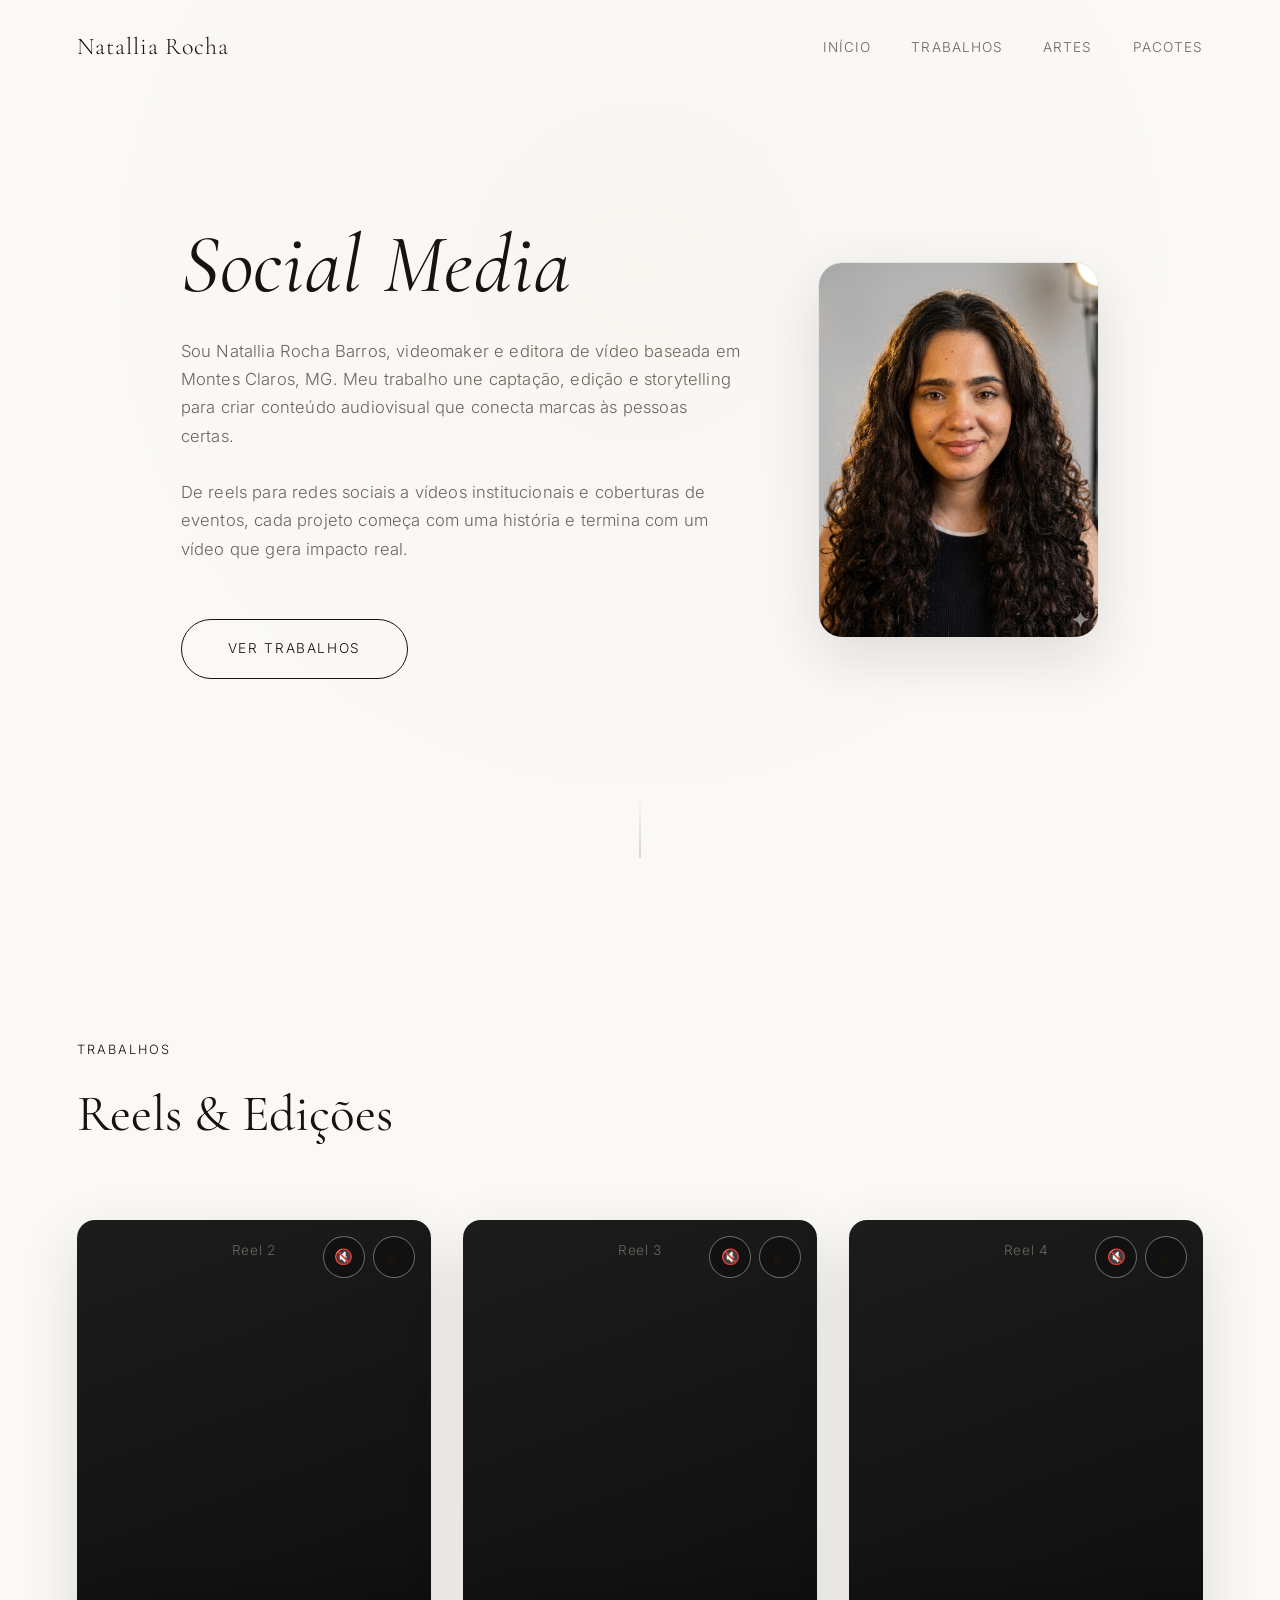
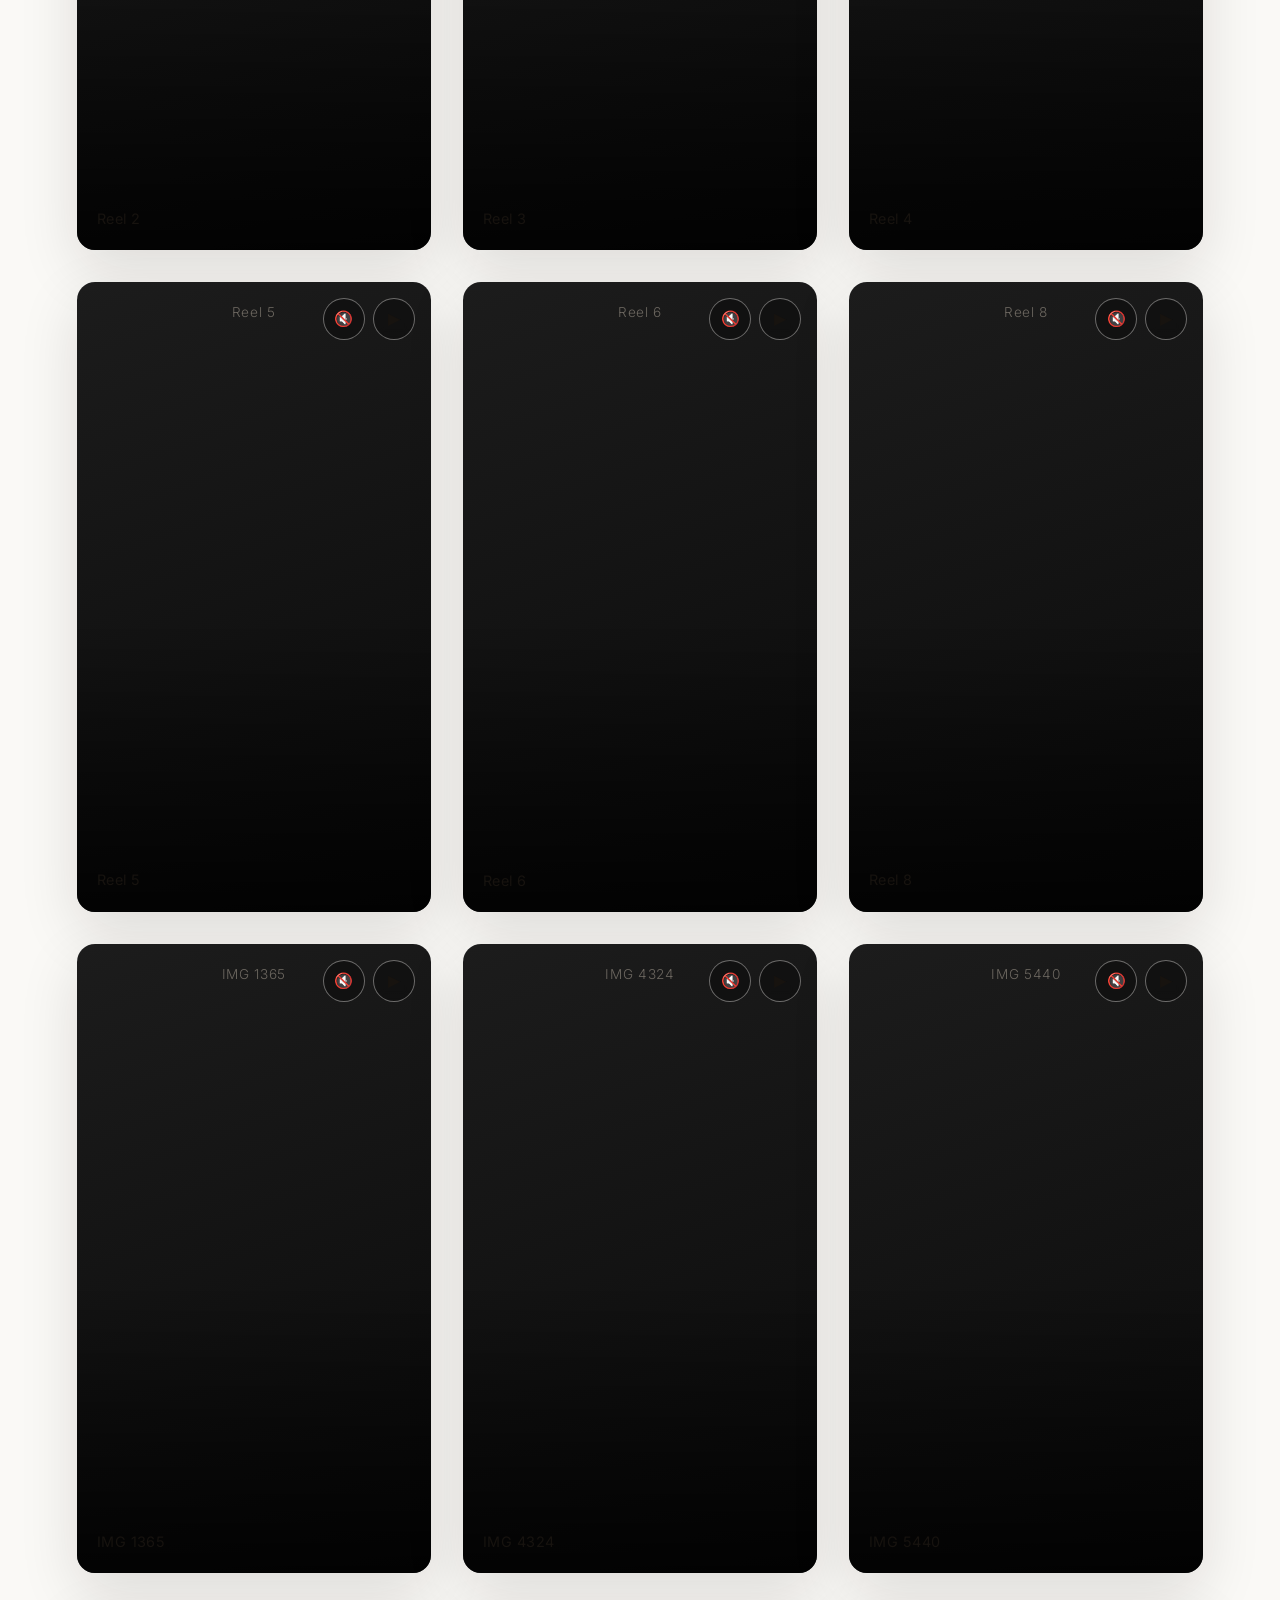
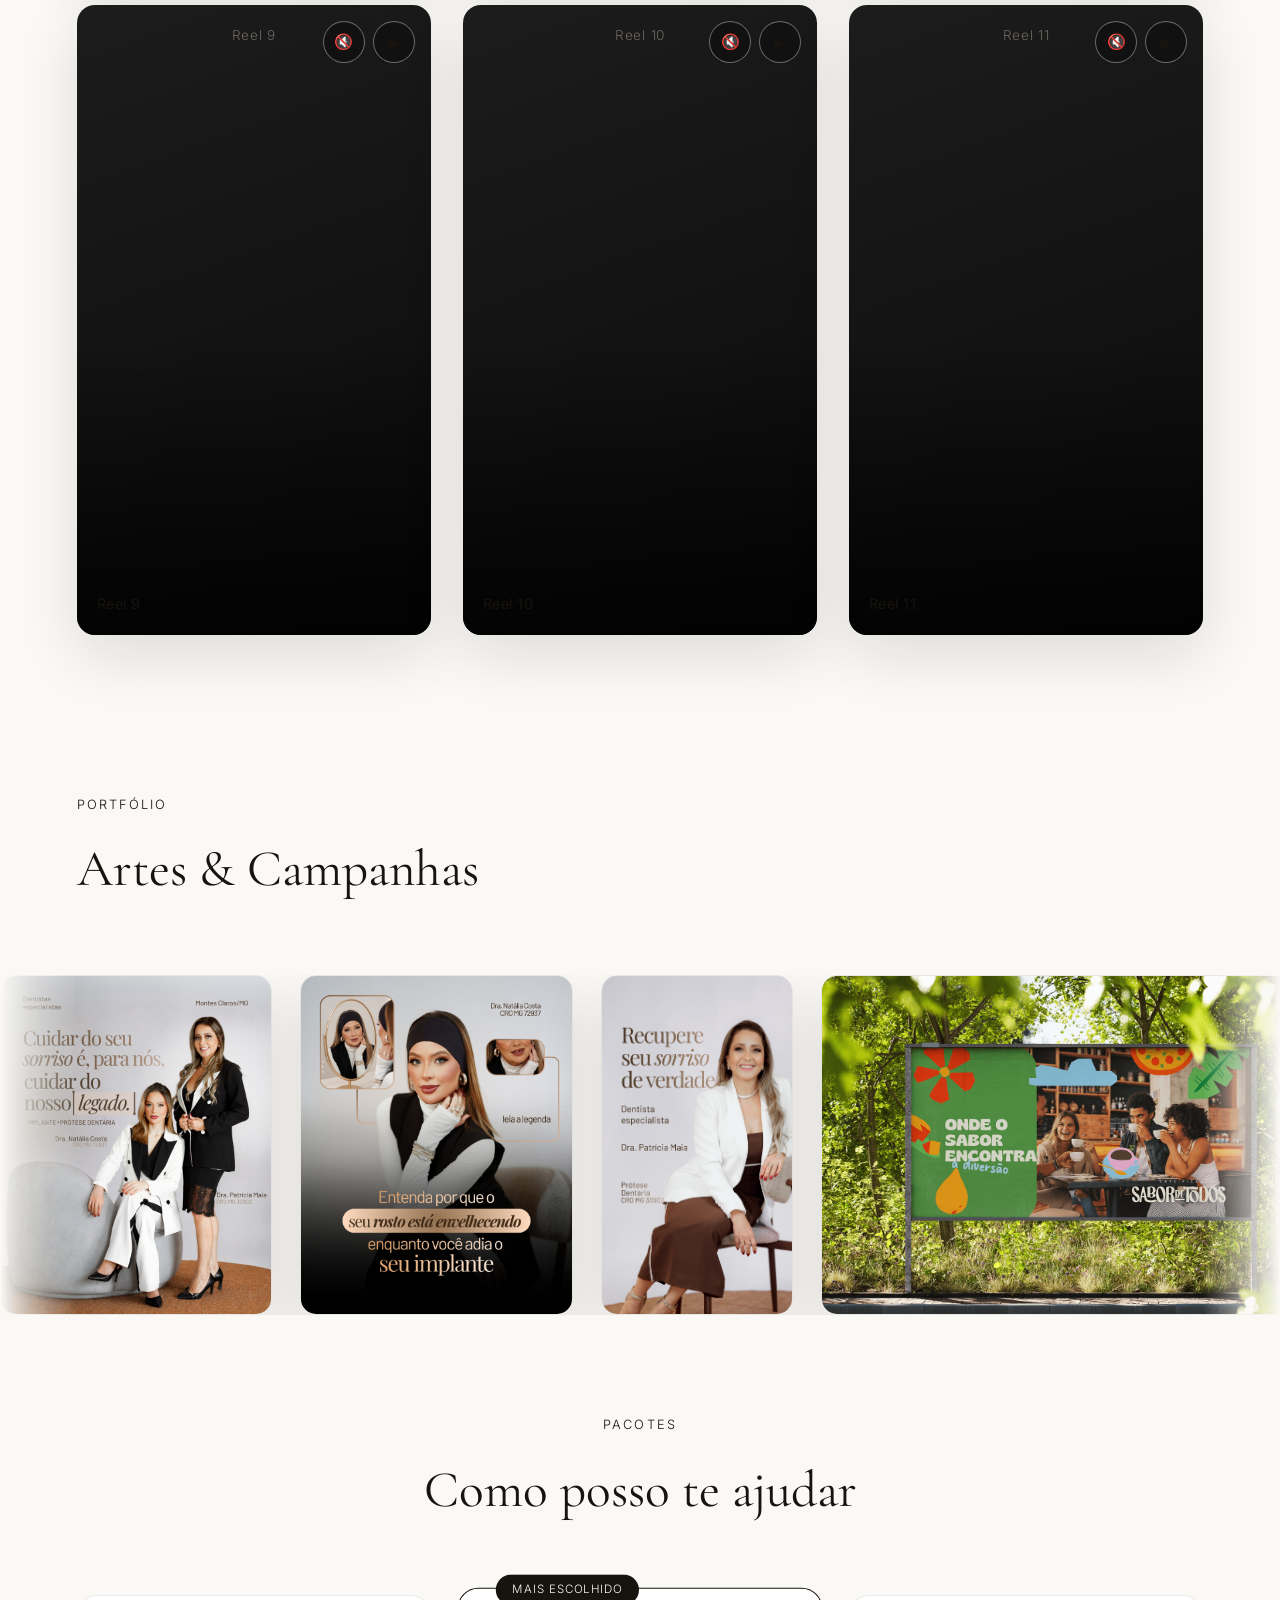
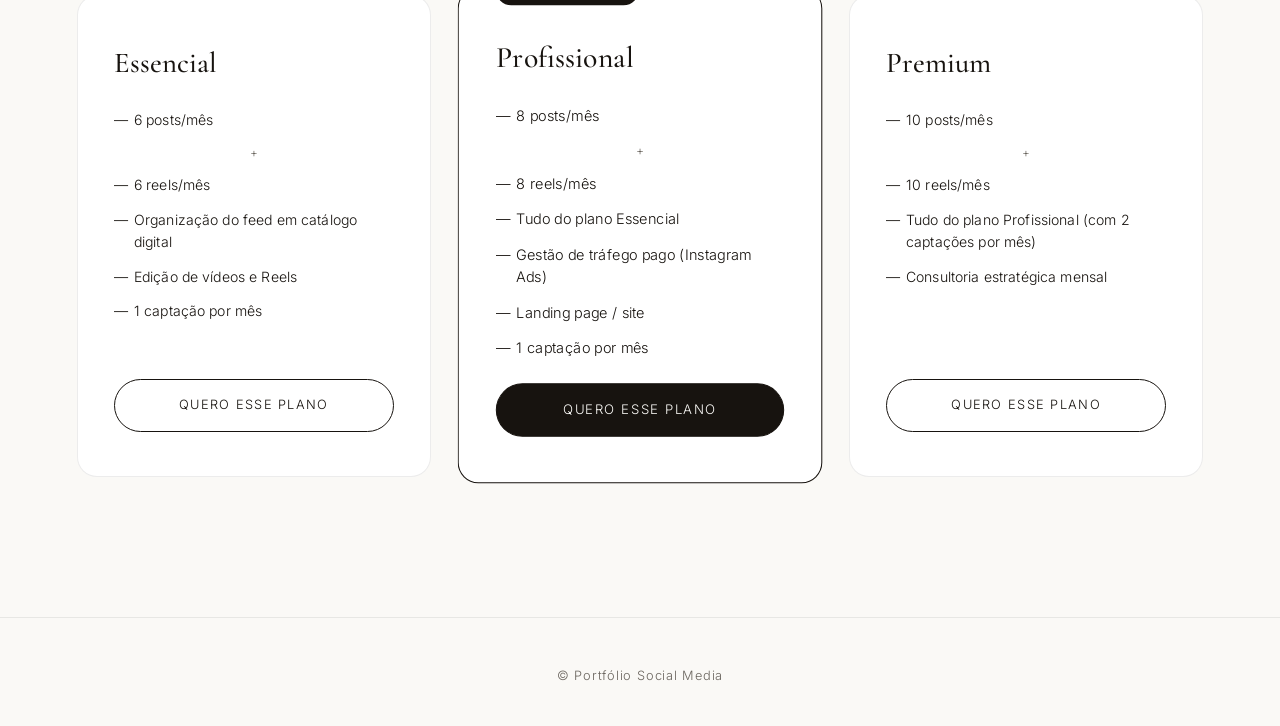
==== index.html @ 610812cb "Remover modo escuro e manter apenas tema claro Simplifica a interface removendo o toggle de tema; o " ====
<!DOCTYPE html>
<html lang="pt-BR">
<head>
  <meta charset="UTF-8" />
  <meta name="viewport" content="width=device-width, initial-scale=1.0" />
  <title>Portfólio de Social Media</title>
  <meta name="description" content="Portfólio de Social Media — produção de reels, edição de vídeos e conteúdo para redes sociais." />

  <link rel="preconnect" href="https://fonts.googleapis.com" />
  <link rel="preconnect" href="https://fonts.gstatic.com" crossorigin />
  <link href="https://fonts.googleapis.com/css2?family=Cormorant+Garamond:ital,wght@0,400;0,500;1,400&family=Inter:wght@300;400;500;600&display=swap" rel="stylesheet" />

  <link rel="stylesheet" href="css/style.css" />
</head>
<body>

  <!-- ══ NAVBAR ══════════════════════════════════ -->
  <nav class="navbar" id="navbar">
    <div class="nav-container">
      <a href="#hero" class="nav-logo">Natallia Rocha</a>
      <ul class="nav-links">
        <li><a href="#hero">Início</a></li>
        <li><a href="#galeria">Trabalhos</a></li>
        <li><a href="#estaticos">Artes</a></li>
        <li><a href="#pacotes">Pacotes</a></li>
      </ul>
    </div>
  </nav>

  <!-- ══ HERO ════════════════════════════════════ -->
  <section class="hero" id="hero">
    <div class="hero-inner">
      <div class="hero-content">
        <h1 class="hero-title"><em>Social Media</em></h1>
        <p class="hero-subtitle">Sou Natallia Rocha Barros, videomaker e editora de vídeo baseada em Montes Claros, MG. Meu trabalho une captação, edição e storytelling para criar conteúdo audiovisual que conecta marcas às pessoas certas.<br /><br />De reels para redes sociais a vídeos institucionais e coberturas de eventos, cada projeto começa com uma história e termina com um vídeo que gera impacto real.</p>
        <a href="#galeria" class="btn-ver-trabalhos" id="scroll-to-gallery">Ver Trabalhos</a>
      </div>
      <div class="hero-photo">
        <img src="assets/foto-natallia.jpg" alt="Natallia Rocha" loading="eager" />
      </div>
    </div>
    <div class="hero-scroll-indicator" aria-hidden="true"></div>
  </section>

  <!-- ══ GALERIA ═════════════════════════════════ -->
  <section class="galeria" id="galeria">
    <div class="galeria-header">
      <span class="galeria-eyebrow">Trabalhos</span>
      <h2 class="galeria-title">Reels &amp; Edições</h2>
    </div>

    <div class="gallery-grid" id="gallery-grid">
      <!-- Cards gerados dinamicamente via js/script.js a partir de videos.json -->
    </div>
  </section>

  <!-- ══ ARTES ESTÁTICAS (carrossel deslizante) ══ -->
  <section class="estaticos" id="estaticos">
    <div class="galeria-header">
      <span class="galeria-eyebrow">Portfólio</span>
      <h2 class="galeria-title">Artes &amp; Campanhas</h2>
    </div>

    <div class="marquee" id="marquee">
      <div class="marquee-track" id="marquee-track">
        <!-- Imagens duplicadas dinamicamente via js/script.js a partir de ESTATICOS_DATA -->
      </div>
    </div>
  </section>

  <!-- ══ PACOTES ═════════════════════════════════ -->
  <section class="pacotes" id="pacotes">
    <div class="pacotes-header">
      <span class="galeria-eyebrow">Pacotes</span>
      <h2 class="galeria-title">Como posso te ajudar</h2>
    </div>

    <div class="pacotes-grid">
      <article class="pacote-card">
        <h3 class="pacote-nome">Essencial</h3>
        <ul class="pacote-lista">
          <li>6 posts/mês</li>
          <li>+</li>
          <li>6 reels/mês</li>
          <li>Organização do feed em catálogo digital</li>
          <li>Edição de vídeos e Reels</li>
          <li>1 captação por mês</li>
        </ul>
        <a href="https://wa.me/5538984190063?text=Ol%C3%A1%2C%20tenho%20interesse%20no%20plano%20Essencial" target="_blank" rel="noopener" class="btn-plano">Quero esse plano</a>
      </article>

      <article class="pacote-card pacote-card--destaque">
        <span class="pacote-badge">Mais escolhido</span>
        <h3 class="pacote-nome">Profissional</h3>
        <ul class="pacote-lista">
          <li>8 posts/mês</li>
          <li>+</li>
          <li>8 reels/mês</li>
          <li>Tudo do plano Essencial</li>
          <li>Gestão de tráfego pago (Instagram Ads)</li>
          <li>Landing page / site</li>
          <li>1 captação por mês</li>
        </ul>
        <a href="https://wa.me/5538984190063?text=Ol%C3%A1%2C%20tenho%20interesse%20no%20plano%20Profissional" target="_blank" rel="noopener" class="btn-plano">Quero esse plano</a>
      </article>

      <article class="pacote-card">
        <h3 class="pacote-nome">Premium</h3>
        <ul class="pacote-lista">
          <li>10 posts/mês</li>
          <li>+</li>
          <li>10 reels/mês</li>
          <li>Tudo do plano Profissional (com 2 captações por mês)</li>
          <li>Consultoria estratégica mensal</li>
        </ul>
        <a href="https://wa.me/5538984190063?text=Ol%C3%A1%2C%20tenho%20interesse%20no%20plano%20Premium" target="_blank" rel="noopener" class="btn-plano">Quero esse plano</a>
      </article>
    </div>
  </section>

  <!-- ══ FOOTER ══════════════════════════════════ -->
  <footer class="footer">
    <p>&copy; Portfólio Social Media</p>
  </footer>

  <script src="js/videos-data.js"></script>
  <script src="js/estaticos-data.js"></script>
  <script src="js/script.js"></script>
</body>
</html>
---- css/style.css ----
/* ══════════════════════════════════════════════
   Portfólio de Social Media — estilos globais
   ══════════════════════════════════════════════ */

:root {
  --bg: #faf9f6;
  --bg-elevated: #ffffff;
  --text: #17130f;
  --text-muted: #6b665f;
  --accent: #17130f;
  --border: rgba(23, 19, 15, 0.08);
  --shadow: 0 20px 60px rgba(23, 19, 15, 0.12);
  --ease: cubic-bezier(0.16, 1, 0.3, 1);
}

* { margin: 0; padding: 0; box-sizing: border-box; }

html {
  scroll-behavior: smooth;
}

body {
  background: var(--bg);
  color: var(--text);
  font-family: 'Inter', sans-serif;
  font-weight: 300;
  line-height: 1.6;
  -webkit-font-smoothing: antialiased;
  overflow-x: hidden;
  transition: background 0.4s var(--ease), color 0.4s var(--ease);
}

a { color: inherit; text-decoration: none; }
ul { list-style: none; }
img { max-width: 100%; display: block; }

/* ══ NAVBAR ══════════════════════════════════ */
.navbar {
  position: fixed;
  top: 0;
  left: 0;
  width: 100%;
  z-index: 1000;
  padding: 28px 6vw;
  transition: background 0.4s var(--ease), padding 0.4s var(--ease), box-shadow 0.4s var(--ease), backdrop-filter 0.4s var(--ease);
}

.navbar.scrolled {
  padding: 16px 6vw;
  background: rgba(250, 249, 246, 0.85);
  backdrop-filter: blur(14px);
  -webkit-backdrop-filter: blur(14px);
  box-shadow: 0 8px 30px rgba(23, 19, 15, 0.08);
  border-bottom: 1px solid var(--border);
}

.nav-container {
  display: flex;
  align-items: center;
  justify-content: space-between;
  max-width: 1400px;
  margin: 0 auto;
}

.nav-logo {
  font-family: 'Cormorant Garamond', serif;
  font-size: 1.5rem;
  letter-spacing: 0.04em;
}

.nav-links {
  display: flex;
  gap: 40px;
}

.nav-links a {
  font-size: 0.85rem;
  letter-spacing: 0.08em;
  text-transform: uppercase;
  color: var(--text-muted);
  position: relative;
  transition: color 0.3s var(--ease);
}

.nav-links a::after {
  content: '';
  position: absolute;
  left: 0;
  bottom: -6px;
  width: 0;
  height: 1px;
  background: var(--accent);
  transition: width 0.35s var(--ease);
}

.nav-links a:hover {
  color: var(--text);
}

.nav-links a:hover::after {
  width: 100%;
}

/* ══ HERO ════════════════════════════════════ */
.hero {
  min-height: 100vh;
  display: flex;
  align-items: center;
  justify-content: center;
  position: relative;
  padding: 0 6vw;
  text-align: center;
  background:
    radial-gradient(ellipse at 50% 30%, rgba(216, 201, 163, 0.06), transparent 60%),
    var(--bg);
}

.hero-inner {
  display: flex;
  align-items: center;
  justify-content: center;
  gap: clamp(32px, 6vw, 90px);
  max-width: 1300px;
  width: 100%;
}

.hero-content {
  max-width: 640px;
  text-align: left;
  opacity: 0;
  animation: fadeInUp 1.1s var(--ease) 0.2s forwards;
}

.hero-photo {
  flex-shrink: 0;
  width: clamp(200px, 22vw, 320px);
  aspect-ratio: 3 / 4;
  border-radius: 24px;
  overflow: hidden;
  box-shadow: var(--shadow);
  border: 1px solid var(--border);
  opacity: 0;
  animation: fadeInUp 1.1s var(--ease) 0.4s forwards;
}

.hero-photo img {
  width: 100%;
  height: 100%;
  object-fit: cover;
}

.hero-title {
  font-family: 'Cormorant Garamond', serif;
  font-weight: 400;
  font-size: clamp(2.6rem, 6.5vw, 5.2rem);
  line-height: 1.05;
  letter-spacing: 0.01em;
}

.hero-title em {
  font-style: italic;
  color: var(--accent);
}

.hero-subtitle {
  margin-top: 28px;
  font-size: clamp(0.9rem, 1.3vw, 1.05rem);
  line-height: 1.7;
  color: var(--text-muted);
  letter-spacing: 0.01em;
  max-width: 560px;
}

.btn-ver-trabalhos {
  display: inline-block;
  margin-top: 56px;
  padding: 18px 46px;
  border: 1px solid var(--text);
  border-radius: 999px;
  font-size: 0.85rem;
  letter-spacing: 0.12em;
  text-transform: uppercase;
  transition: background 0.4s var(--ease), color 0.4s var(--ease), transform 0.4s var(--ease), box-shadow 0.4s var(--ease);
}

.btn-ver-trabalhos:hover {
  background: var(--text);
  color: var(--bg);
  transform: translateY(-3px);
  box-shadow: 0 12px 30px rgba(245, 243, 239, 0.15);
}

.hero-scroll-indicator {
  position: absolute;
  bottom: 42px;
  left: 50%;
  transform: translateX(-50%);
  width: 1px;
  height: 60px;
  background: linear-gradient(to bottom, transparent, var(--text-muted));
  opacity: 0.5;
  animation: pulseDown 2.2s ease-in-out infinite;
}

@keyframes pulseDown {
  0%, 100% { opacity: 0.15; transform: translateX(-50%) scaleY(0.7); }
  50% { opacity: 0.6; transform: translateX(-50%) scaleY(1); }
}

@keyframes fadeInUp {
  from { opacity: 0; transform: translateY(28px); }
  to { opacity: 1; transform: translateY(0); }
}

/* ══ GALERIA ═════════════════════════════════ */
.galeria {
  padding: 140px 6vw 100px;
  max-width: 1400px;
  margin: 0 auto;
}

.galeria-header {
  margin-bottom: 64px;
}

.galeria-eyebrow {
  display: block;
  font-size: 0.8rem;
  letter-spacing: 0.16em;
  text-transform: uppercase;
  color: var(--accent);
  margin-bottom: 14px;
}

.galeria-title {
  font-family: 'Cormorant Garamond', serif;
  font-weight: 400;
  font-size: clamp(2rem, 4.5vw, 3.2rem);
}

.gallery-grid {
  display: grid;
  grid-template-columns: repeat(3, 1fr);
  gap: 32px;
}

@media (max-width: 1024px) {
  .gallery-grid { grid-template-columns: repeat(2, 1fr); }
}

@media (max-width: 780px) {
  .hero-inner {
    flex-direction: column-reverse;
    text-align: center;
  }
  .hero-content {
    text-align: center;
  }
}

@media (max-width: 640px) {
  .gallery-grid { grid-template-columns: 1fr; }
  .navbar { padding: 20px 5vw; }
  .nav-links { gap: 22px; }
  .nav-links a { font-size: 0.7rem; }
}

/* ══ CARD DE VÍDEO ═══════════════════════════ */
.reel-card {
  position: relative;
  border-radius: 18px;
  overflow: hidden;
  background: var(--bg-elevated);
  box-shadow: var(--shadow);
  aspect-ratio: 9 / 16;
  cursor: pointer;
  opacity: 0;
  transform: translateY(40px);
  transition: opacity 0.9s var(--ease), transform 0.9s var(--ease), box-shadow 0.4s var(--ease);
}

.reel-card.visible {
  opacity: 1;
  transform: translateY(0);
}

.reel-card:hover {
  box-shadow: 0 28px 70px rgba(0, 0, 0, 0.7);
}

.reel-card video,
.reel-card .reel-fallback {
  width: 100%;
  height: 100%;
  object-fit: cover;
  display: block;
  transition: transform 0.6s var(--ease);
}

.reel-card:hover video {
  transform: scale(1.05);
}

.reel-fallback {
  display: flex;
  align-items: center;
  justify-content: center;
  background: linear-gradient(160deg, #1c1c1c, #0a0a0a);
  color: var(--text-muted);
  font-size: 0.85rem;
  letter-spacing: 0.05em;
  text-align: center;
  padding: 20px;
}

.reel-overlay {
  position: absolute;
  inset: 0;
  background: linear-gradient(to top, rgba(0, 0, 0, 0.75) 0%, transparent 45%);
  display: flex;
  align-items: flex-end;
  padding: 20px;
  pointer-events: none;
}

.reel-caption {
  font-size: 0.9rem;
  letter-spacing: 0.03em;
  color: var(--text);
  font-weight: 400;
}

.reel-play-btn {
  position: absolute;
  top: 16px;
  right: 16px;
  width: 42px;
  height: 42px;
  border-radius: 50%;
  border: 1px solid rgba(245, 243, 239, 0.4);
  background: rgba(10, 10, 10, 0.45);
  backdrop-filter: blur(6px);
  display: flex;
  align-items: center;
  justify-content: center;
  color: var(--text);
  font-size: 1rem;
  transition: background 0.3s var(--ease), transform 0.3s var(--ease), border-color 0.3s var(--ease);
  z-index: 2;
}

.reel-play-btn:hover {
  background: var(--text);
  color: var(--bg);
  transform: scale(1.08);
  border-color: var(--text);
}

.reel-mute-btn {
  position: absolute;
  top: 16px;
  right: 66px;
  width: 42px;
  height: 42px;
  border-radius: 50%;
  border: 1px solid rgba(245, 243, 239, 0.4);
  background: rgba(10, 10, 10, 0.45);
  backdrop-filter: blur(6px);
  display: flex;
  align-items: center;
  justify-content: center;
  font-size: 0.95rem;
  transition: background 0.3s var(--ease), transform 0.3s var(--ease), border-color 0.3s var(--ease);
  z-index: 2;
}

.reel-mute-btn:hover {
  background: var(--text);
  transform: scale(1.08);
  border-color: var(--text);
}

/* ══ ARTES ESTÁTICAS (marquee) ═══════════════ */
.estaticos {
  padding: 60px 0 40px;
  max-width: 1400px;
  margin: 0 auto;
}

.estaticos .galeria-header {
  padding: 0 6vw;
}

.marquee {
  width: 100%;
  overflow: hidden;
  -webkit-mask-image: linear-gradient(to right, transparent, #000 6%, #000 94%, transparent);
  mask-image: linear-gradient(to right, transparent, #000 6%, #000 94%, transparent);
}

.marquee-track {
  display: flex;
  align-items: center;
  gap: 28px;
  width: max-content;
  animation: marquee-scroll 50s linear infinite;
}

.marquee:hover .marquee-track {
  animation-play-state: paused;
}

@keyframes marquee-scroll {
  from { transform: translateX(0); }
  to { transform: translateX(-50%); }
}

.marquee-item {
  flex-shrink: 0;
  height: 340px;
  width: auto;
  border-radius: 16px;
  overflow: hidden;
  box-shadow: var(--shadow);
  border: 1px solid var(--border);
}

.marquee-item img {
  height: 100%;
  width: auto;
  max-width: none;
  object-fit: cover;
  display: block;
}

@media (max-width: 640px) {
  .marquee-item { height: 220px; }
}

/* ══ PACOTES ═════════════════════════════════ */
.pacotes {
  padding: 60px 6vw 140px;
  max-width: 1400px;
  margin: 0 auto;
}

.pacotes-header {
  text-align: center;
  margin-bottom: 64px;
}

.pacotes-header .galeria-title {
  margin-top: 0;
}

.pacotes-grid {
  display: grid;
  grid-template-columns: repeat(3, 1fr);
  gap: 32px;
  align-items: stretch;
}

.pacote-card {
  position: relative;
  background: var(--bg-elevated);
  border: 1px solid var(--border);
  border-radius: 20px;
  padding: 44px 36px;
  display: flex;
  flex-direction: column;
  gap: 22px;
  transition: transform 0.4s var(--ease), box-shadow 0.4s var(--ease), border-color 0.4s var(--ease);
}

.pacote-card:hover {
  transform: translateY(-6px);
  box-shadow: var(--shadow);
  border-color: var(--accent);
}

.pacote-card--destaque {
  border-color: var(--accent);
  transform: scale(1.03);
}

.pacote-card--destaque:hover {
  transform: scale(1.03) translateY(-6px);
}

.pacote-badge {
  position: absolute;
  top: -14px;
  left: 36px;
  background: var(--accent);
  color: var(--bg);
  font-size: 0.7rem;
  letter-spacing: 0.08em;
  text-transform: uppercase;
  padding: 6px 16px;
  border-radius: 999px;
}

.pacote-nome {
  font-family: 'Cormorant Garamond', serif;
  font-weight: 500;
  font-size: 1.8rem;
}

.pacote-lista {
  display: flex;
  flex-direction: column;
  gap: 12px;
  flex-grow: 1;
}

.pacote-lista li {
  font-size: 0.88rem;
  color: var(--text);
  padding-left: 20px;
  position: relative;
  letter-spacing: 0.01em;
}

.pacote-lista li::before {
  content: '—';
  position: absolute;
  left: 0;
  color: var(--accent);
}

.pacote-lista li:nth-child(2) {
  padding-left: 0;
  text-align: center;
  color: var(--text-muted);
  font-size: 0.75rem;
}

.pacote-lista li:nth-child(2)::before {
  content: '';
}

.btn-plano {
  display: block;
  text-align: center;
  padding: 15px 0;
  border: 1px solid var(--text);
  border-radius: 999px;
  font-size: 0.8rem;
  letter-spacing: 0.1em;
  text-transform: uppercase;
  transition: background 0.35s var(--ease), color 0.35s var(--ease), transform 0.35s var(--ease);
}

.btn-plano:hover {
  background: var(--text);
  color: var(--bg);
  transform: translateY(-2px);
}

.pacote-card--destaque .btn-plano {
  background: var(--accent);
  color: var(--bg);
}

.pacote-card--destaque .btn-plano:hover {
  opacity: 0.85;
}

@media (max-width: 1024px) {
  .pacotes-grid { grid-template-columns: 1fr; }
  .pacote-card--destaque { transform: none; }
  .pacote-card--destaque:hover { transform: translateY(-6px); }
}

/* ══ FOOTER ══════════════════════════════════ */
.footer {
  text-align: center;
  padding: 48px 6vw 40px;
  color: var(--text-muted);
  font-size: 0.8rem;
  letter-spacing: 0.06em;
  border-top: 1px solid var(--border);
}
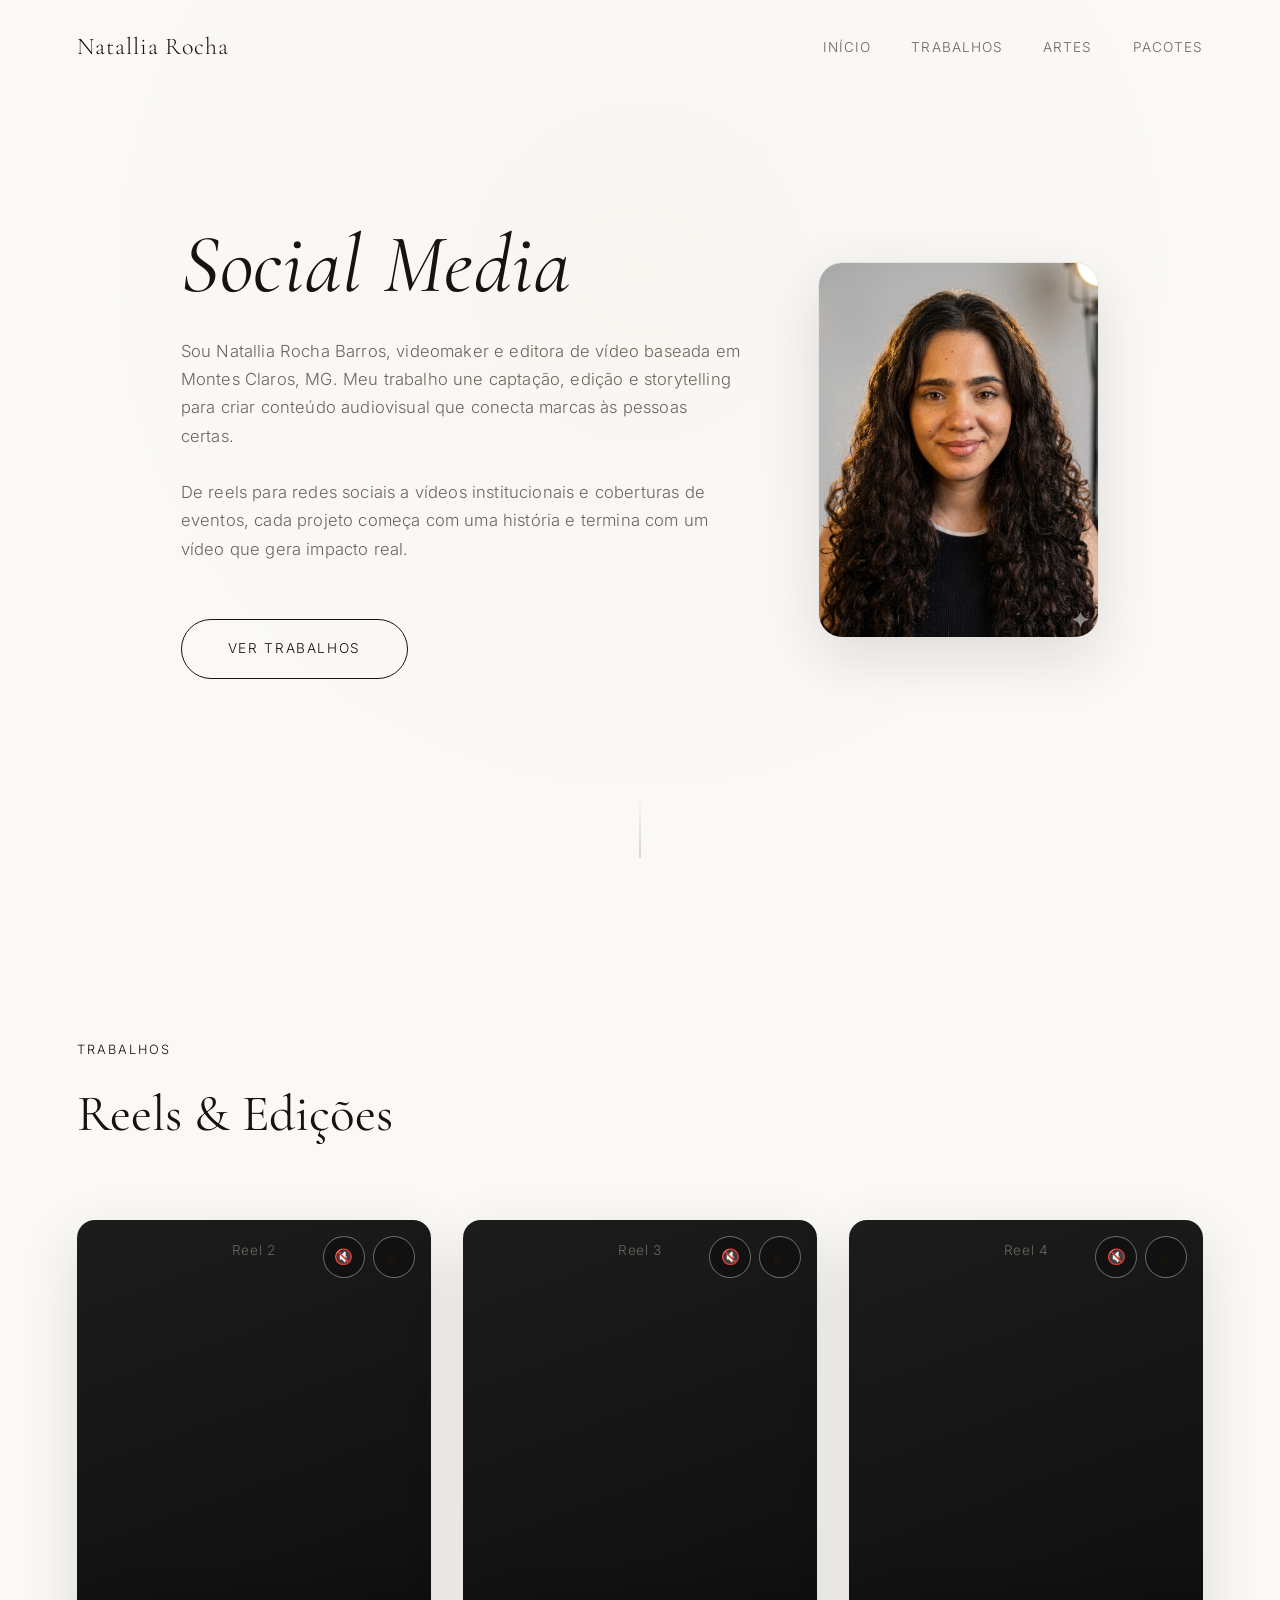
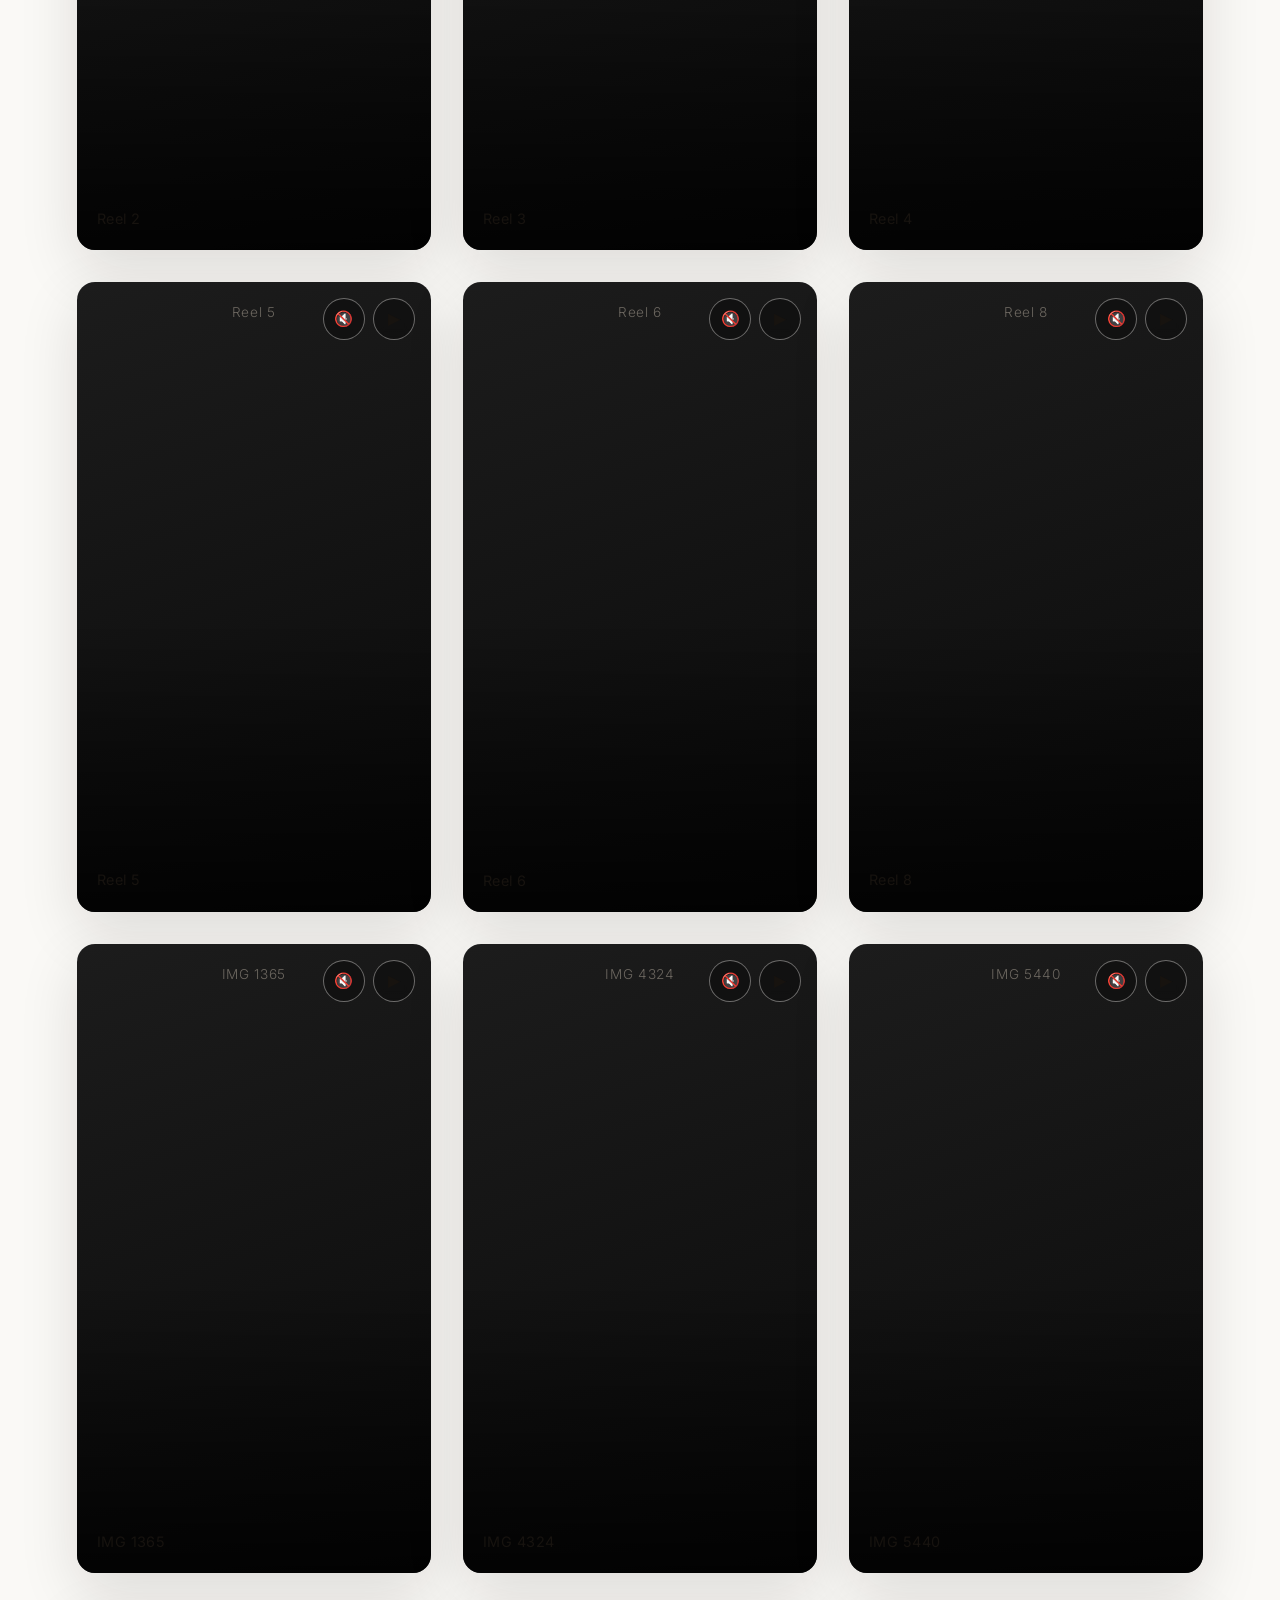
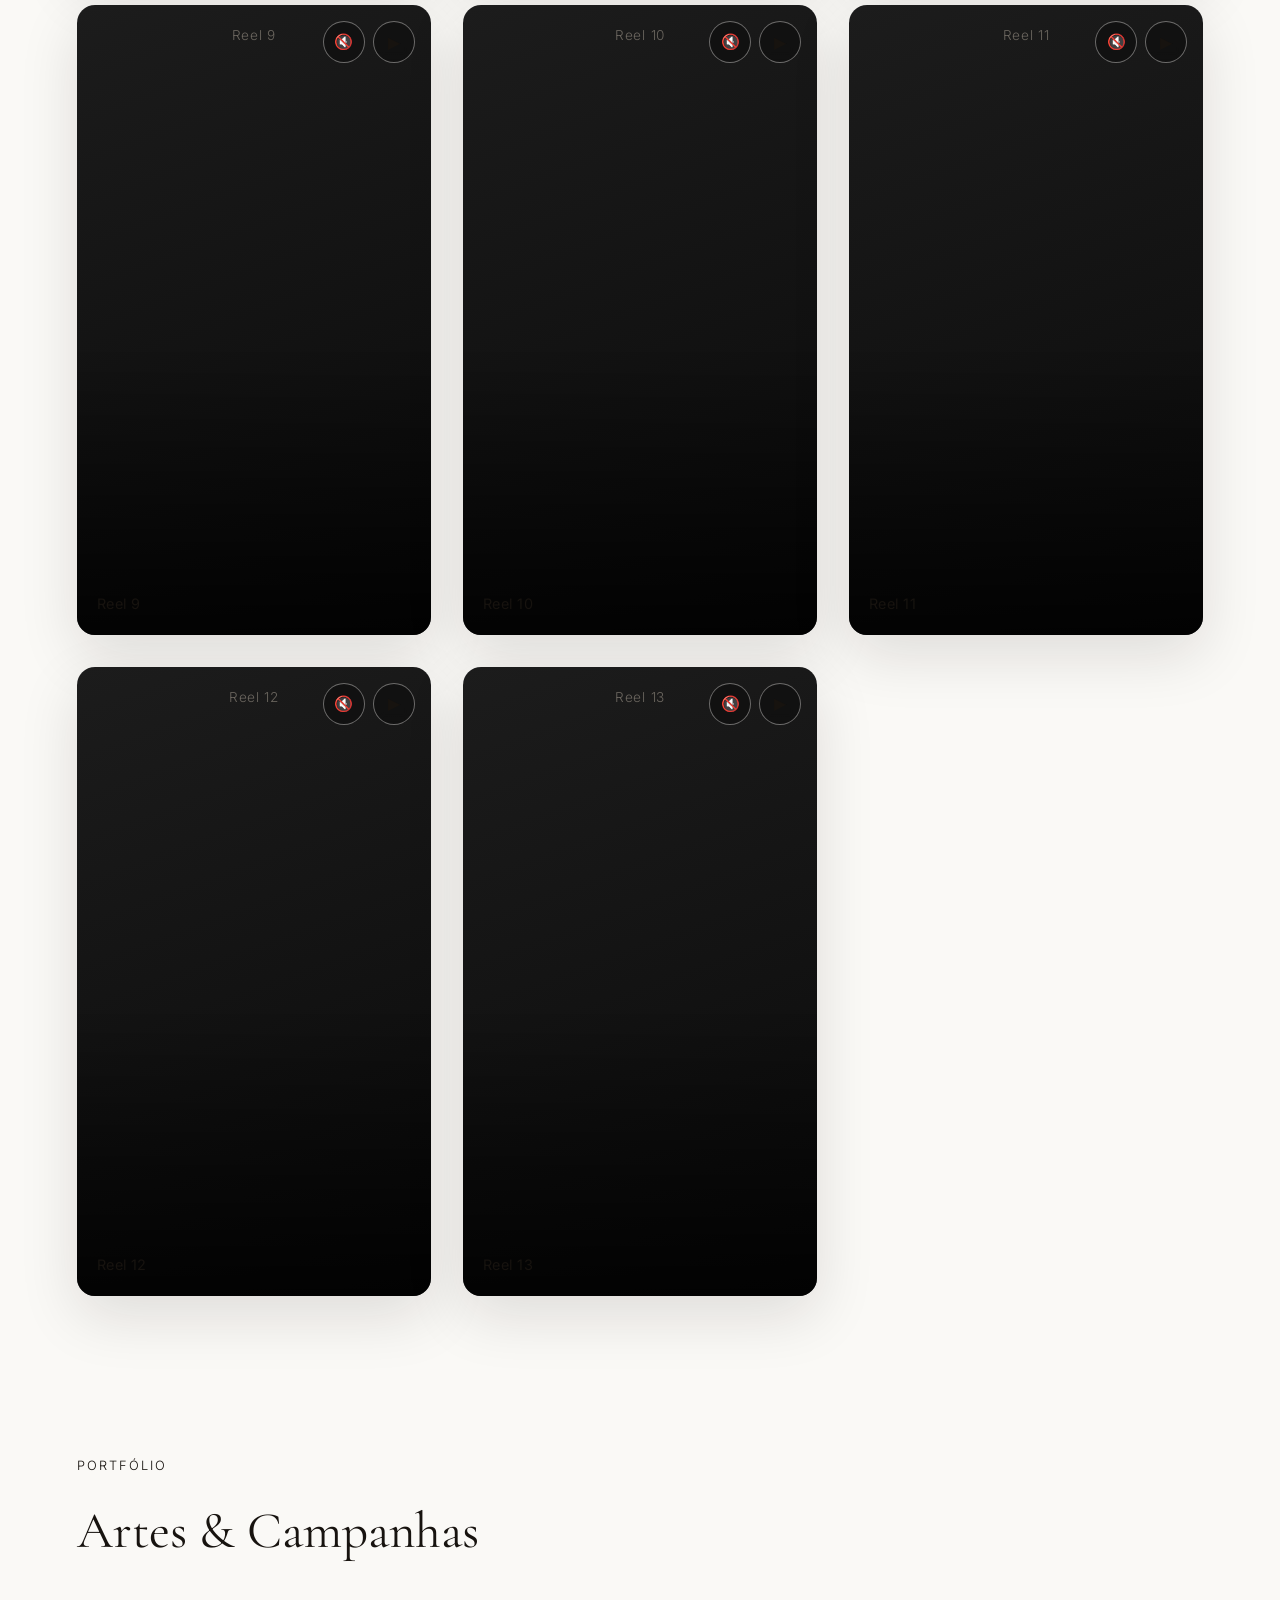
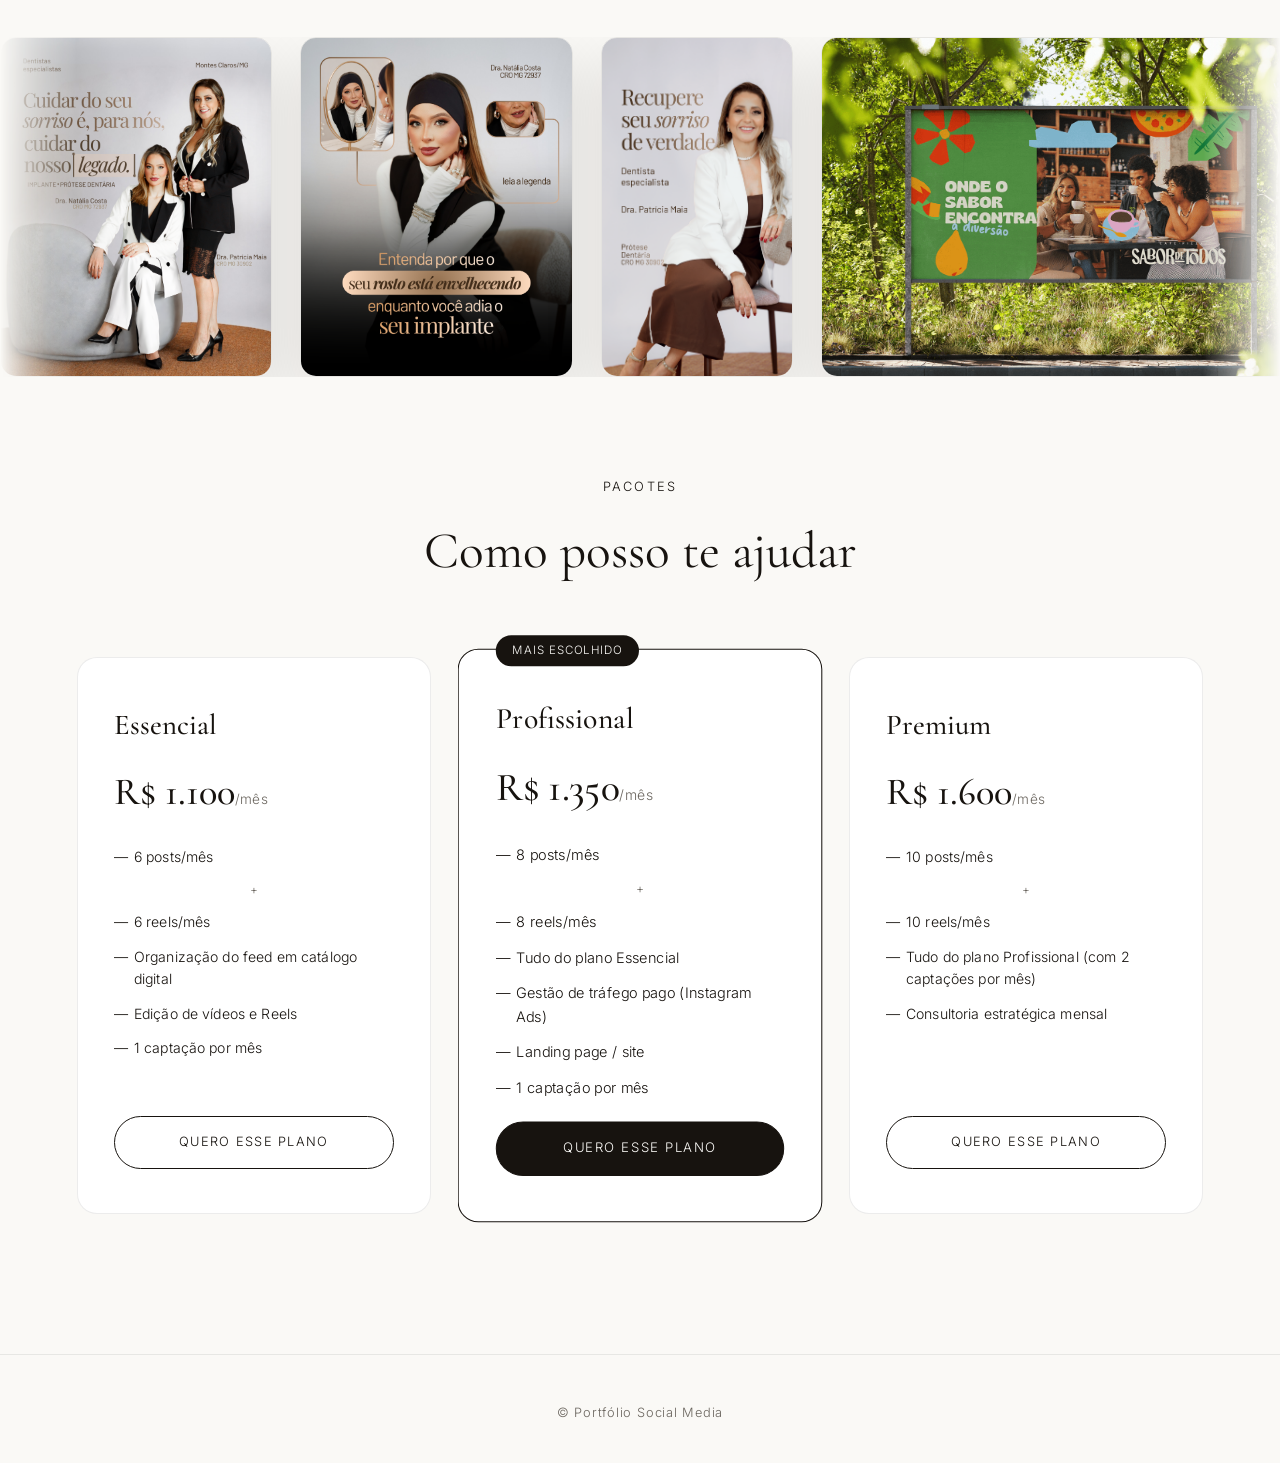
==== commit 10af7807: "Adicionar valores aos planos de pacotes" ====
--- a/index.html
+++ b/index.html
@@ -78,6 +78,7 @@
     <div class="pacotes-grid">
       <article class="pacote-card">
         <h3 class="pacote-nome">Essencial</h3>
+        <p class="pacote-preco">R$ 1.100<span>/mês</span></p>
         <ul class="pacote-lista">
           <li>6 posts/mês</li>
           <li>+</li>
@@ -92,6 +93,7 @@
       <article class="pacote-card pacote-card--destaque">
         <span class="pacote-badge">Mais escolhido</span>
         <h3 class="pacote-nome">Profissional</h3>
+        <p class="pacote-preco">R$ 1.350<span>/mês</span></p>
         <ul class="pacote-lista">
           <li>8 posts/mês</li>
           <li>+</li>
@@ -106,6 +108,7 @@
 
       <article class="pacote-card">
         <h3 class="pacote-nome">Premium</h3>
+        <p class="pacote-preco">R$ 1.600<span>/mês</span></p>
         <ul class="pacote-lista">
           <li>10 posts/mês</li>
           <li>+</li>
--- a/css/style.css
+++ b/css/style.css
@@ -506,6 +506,22 @@
   font-size: 1.8rem;
 }
 
+.pacote-preco {
+  font-family: 'Cormorant Garamond', serif;
+  font-size: 2.4rem;
+  font-weight: 500;
+  color: var(--text);
+  margin-top: -8px;
+}
+
+.pacote-preco span {
+  font-family: 'Inter', sans-serif;
+  font-size: 0.85rem;
+  font-weight: 300;
+  color: var(--text-muted);
+  letter-spacing: 0.02em;
+}
+
 .pacote-lista {
   display: flex;
   flex-direction: column;
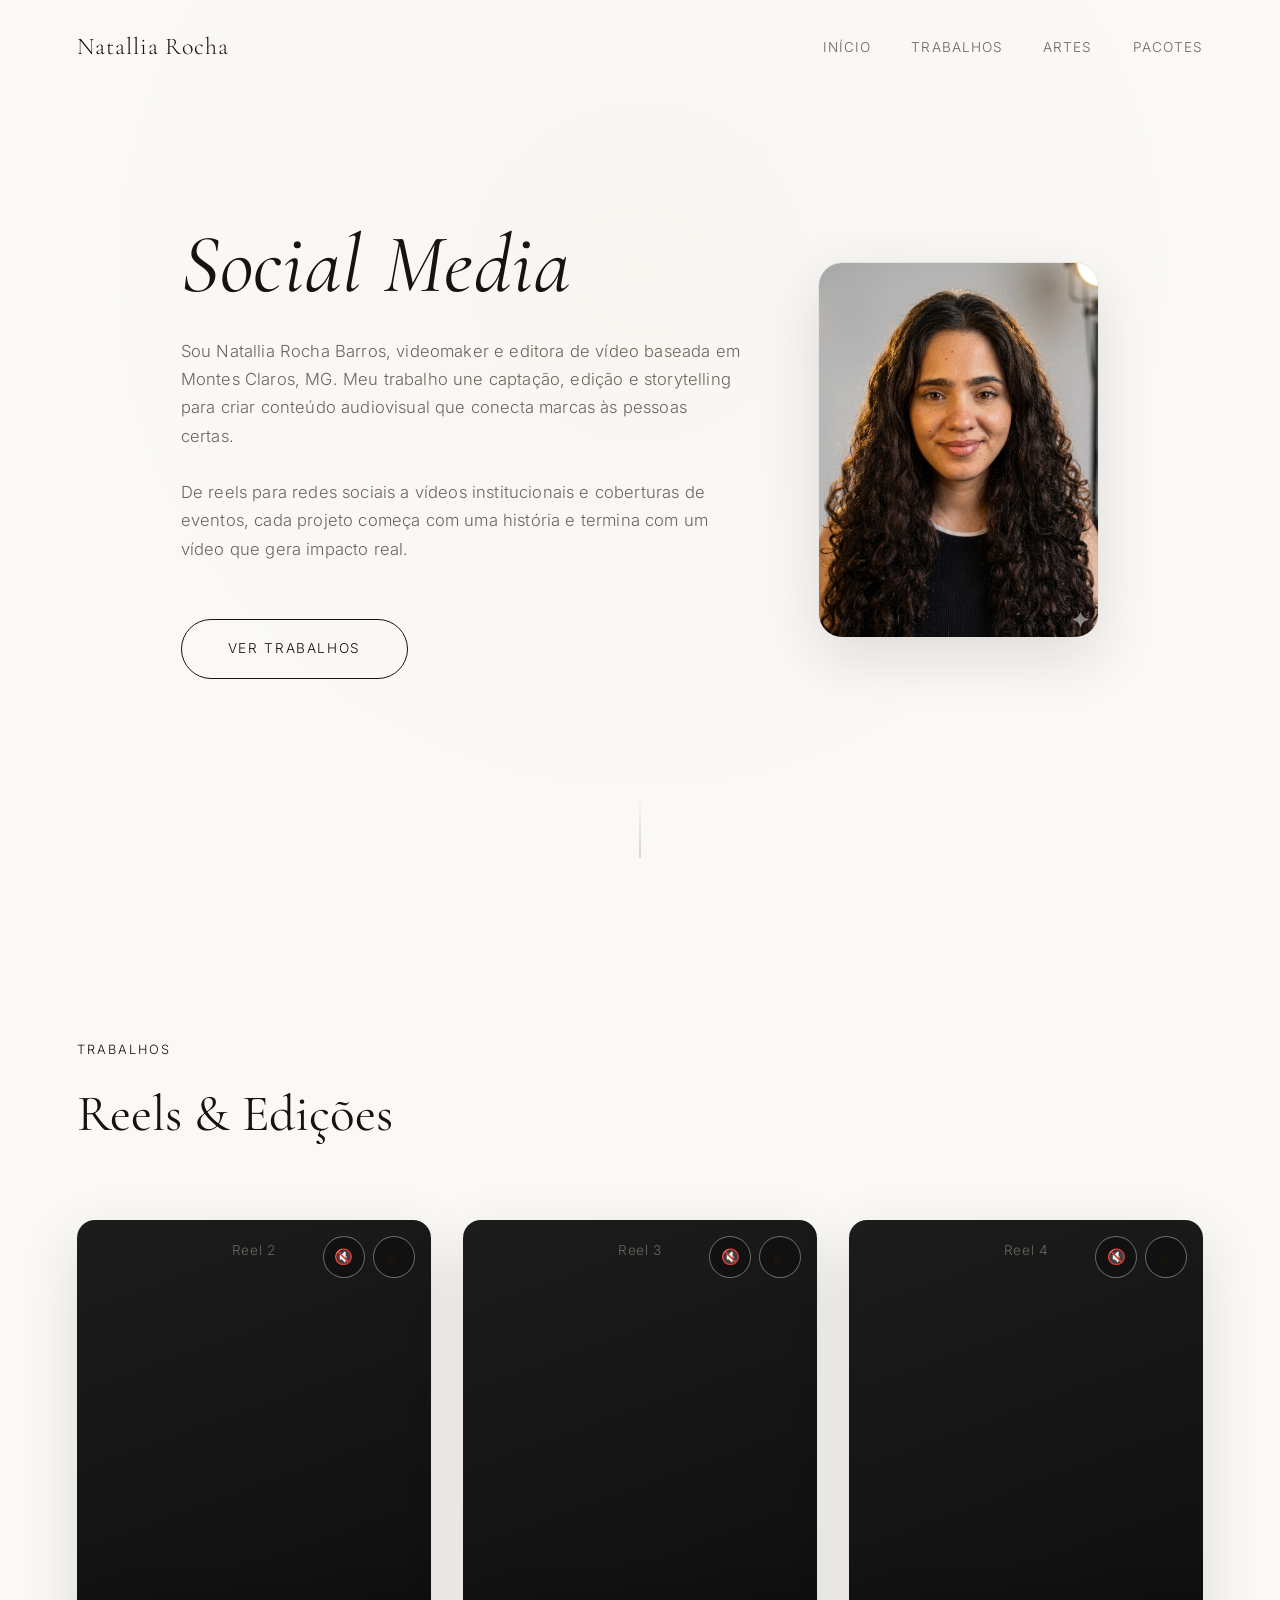
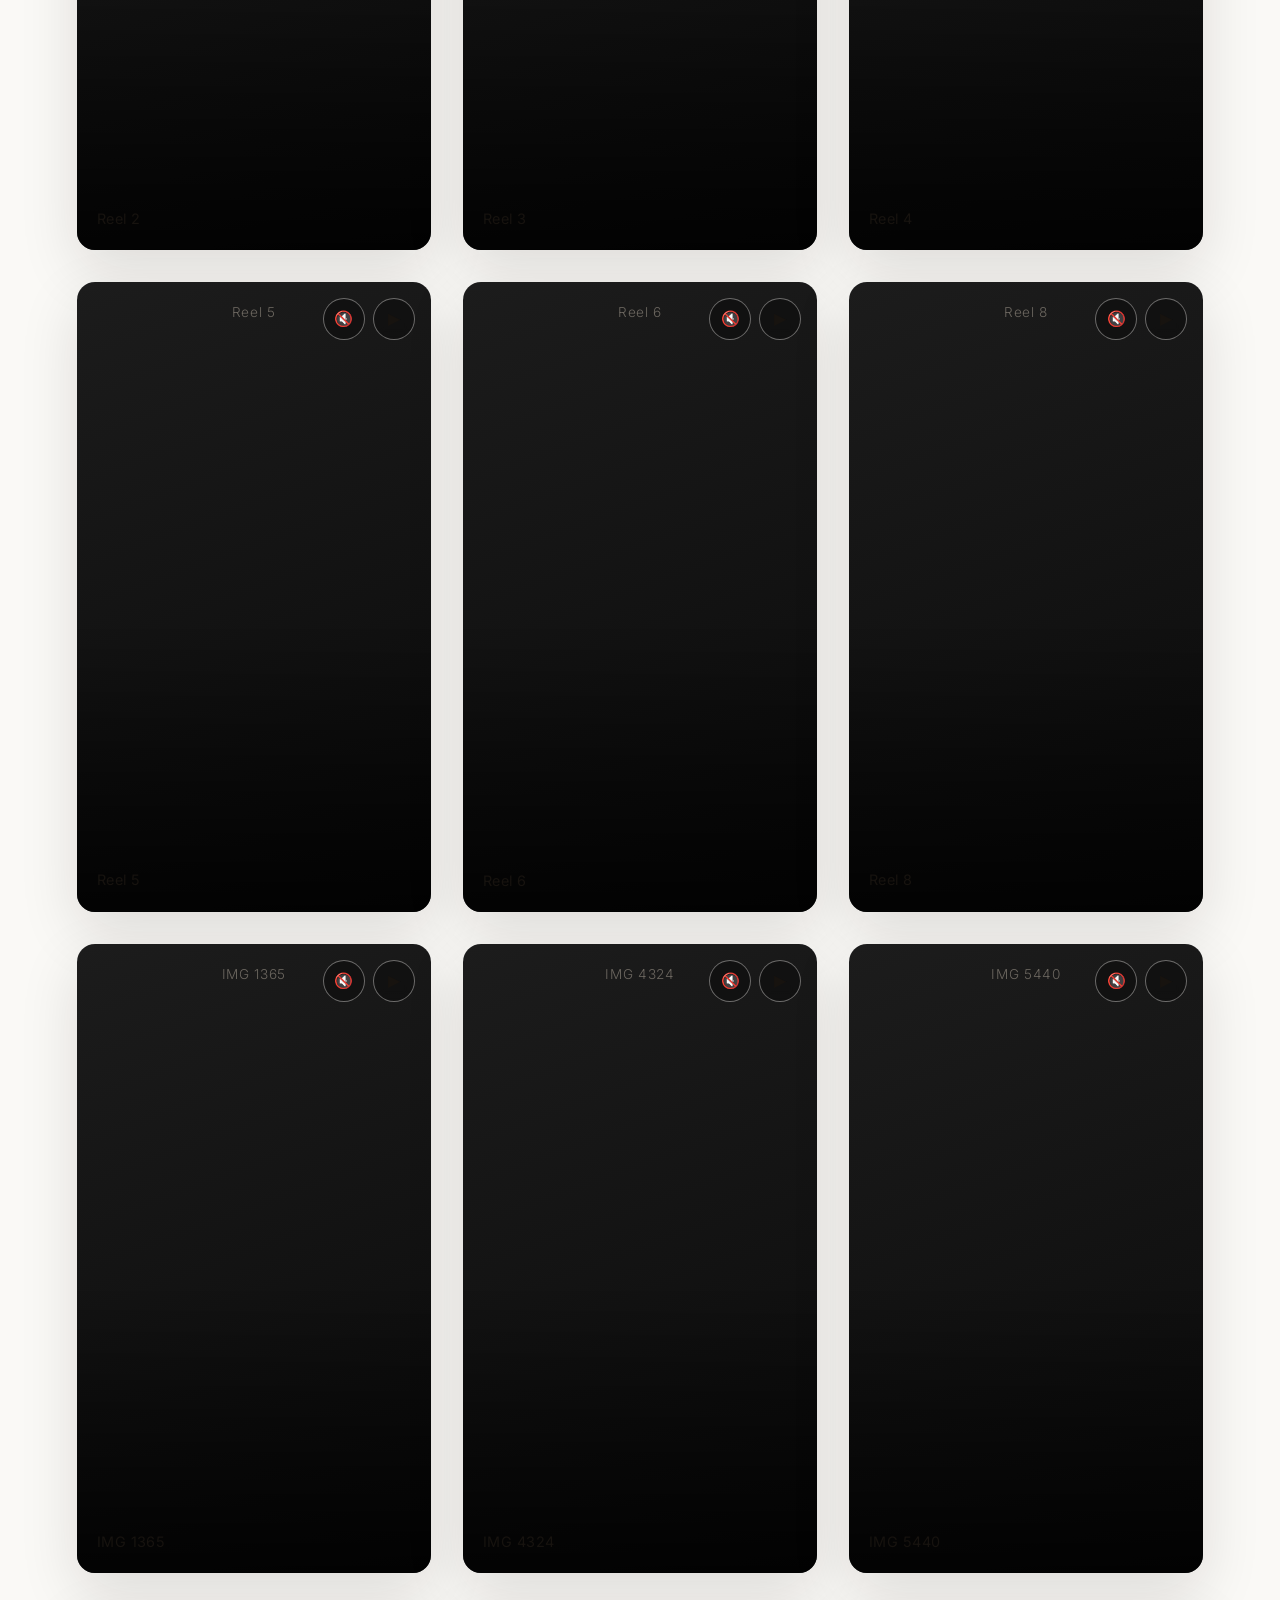
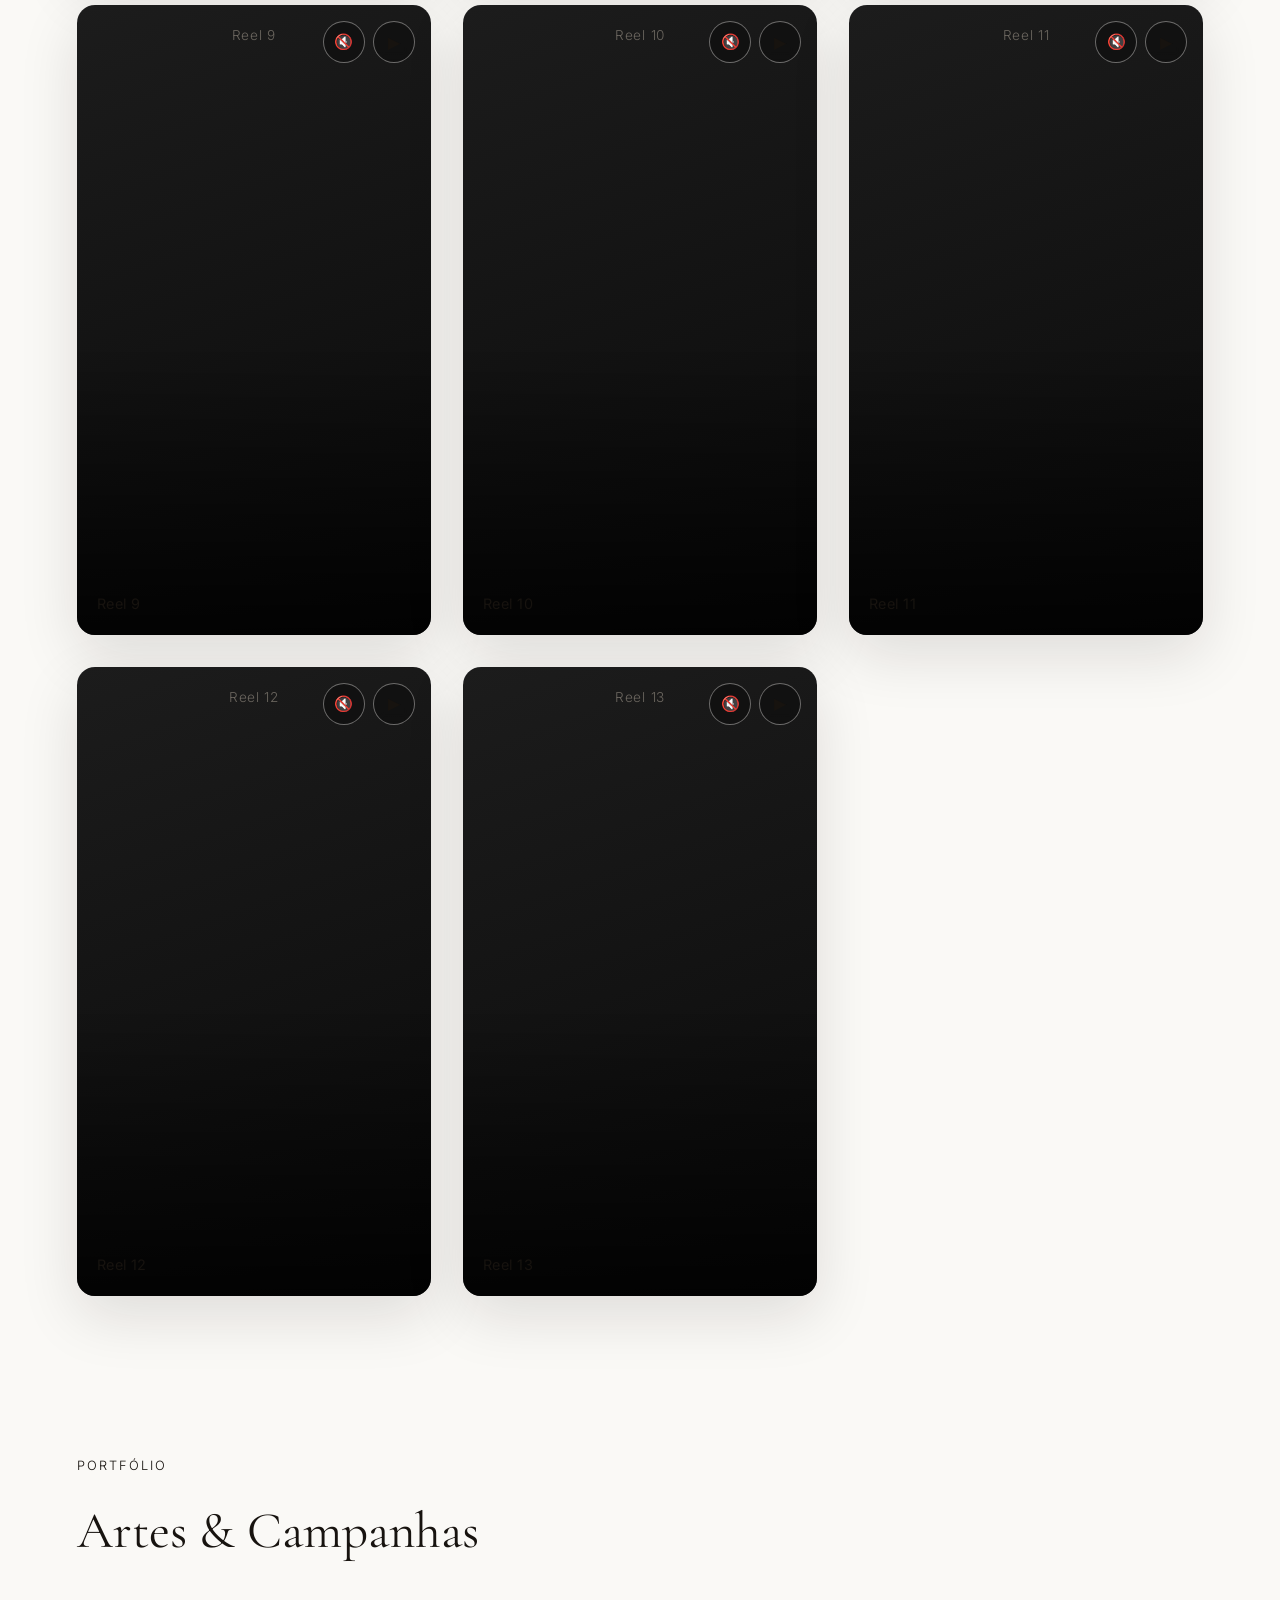
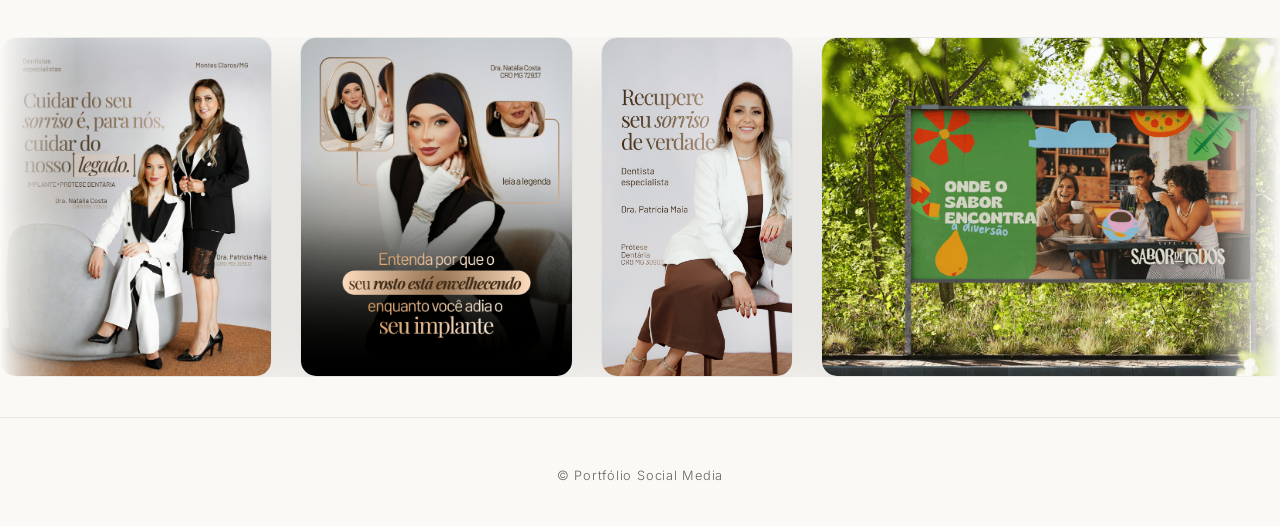
==== commit b1a41f65: "Remove seção de pacotes/planos da landing page" ====
--- a/index.html
+++ b/index.html
@@ -68,59 +68,6 @@
     </div>
   </section>
 
-  <!-- ══ PACOTES ═════════════════════════════════ -->
-  <section class="pacotes" id="pacotes">
-    <div class="pacotes-header">
-      <span class="galeria-eyebrow">Pacotes</span>
-      <h2 class="galeria-title">Como posso te ajudar</h2>
-    </div>
-
-    <div class="pacotes-grid">
-      <article class="pacote-card">
-        <h3 class="pacote-nome">Essencial</h3>
-        <p class="pacote-preco">R$ 1.100<span>/mês</span></p>
-        <ul class="pacote-lista">
-          <li>6 posts/mês</li>
-          <li>+</li>
-          <li>6 reels/mês</li>
-          <li>Organização do feed em catálogo digital</li>
-          <li>Edição de vídeos e Reels</li>
-          <li>1 captação por mês</li>
-        </ul>
-        <a href="https://wa.me/5538984190063?text=Ol%C3%A1%2C%20tenho%20interesse%20no%20plano%20Essencial" target="_blank" rel="noopener" class="btn-plano">Quero esse plano</a>
-      </article>
-
-      <article class="pacote-card pacote-card--destaque">
-        <span class="pacote-badge">Mais escolhido</span>
-        <h3 class="pacote-nome">Profissional</h3>
-        <p class="pacote-preco">R$ 1.350<span>/mês</span></p>
-        <ul class="pacote-lista">
-          <li>8 posts/mês</li>
-          <li>+</li>
-          <li>8 reels/mês</li>
-          <li>Tudo do plano Essencial</li>
-          <li>Gestão de tráfego pago (Instagram Ads)</li>
-          <li>Landing page / site</li>
-          <li>1 captação por mês</li>
-        </ul>
-        <a href="https://wa.me/5538984190063?text=Ol%C3%A1%2C%20tenho%20interesse%20no%20plano%20Profissional" target="_blank" rel="noopener" class="btn-plano">Quero esse plano</a>
-      </article>
-
-      <article class="pacote-card">
-        <h3 class="pacote-nome">Premium</h3>
-        <p class="pacote-preco">R$ 1.600<span>/mês</span></p>
-        <ul class="pacote-lista">
-          <li>10 posts/mês</li>
-          <li>+</li>
-          <li>10 reels/mês</li>
-          <li>Tudo do plano Profissional (com 2 captações por mês)</li>
-          <li>Consultoria estratégica mensal</li>
-        </ul>
-        <a href="https://wa.me/5538984190063?text=Ol%C3%A1%2C%20tenho%20interesse%20no%20plano%20Premium" target="_blank" rel="noopener" class="btn-plano">Quero esse plano</a>
-      </article>
-    </div>
-  </section>
-
   <!-- ══ FOOTER ══════════════════════════════════ -->
   <footer class="footer">
     <p>&copy; Portfólio Social Media</p>
--- a/css/style.css
+++ b/css/style.css
@@ -249,9 +249,16 @@
 }
 
 @media (max-width: 780px) {
+  .navbar {
+    background: rgba(250, 249, 246, 0.9);
+    backdrop-filter: blur(14px);
+    -webkit-backdrop-filter: blur(14px);
+    border-bottom: 1px solid var(--border);
+  }
   .hero-inner {
     flex-direction: column-reverse;
     text-align: center;
+    padding-top: 90px;
   }
   .hero-content {
     text-align: center;
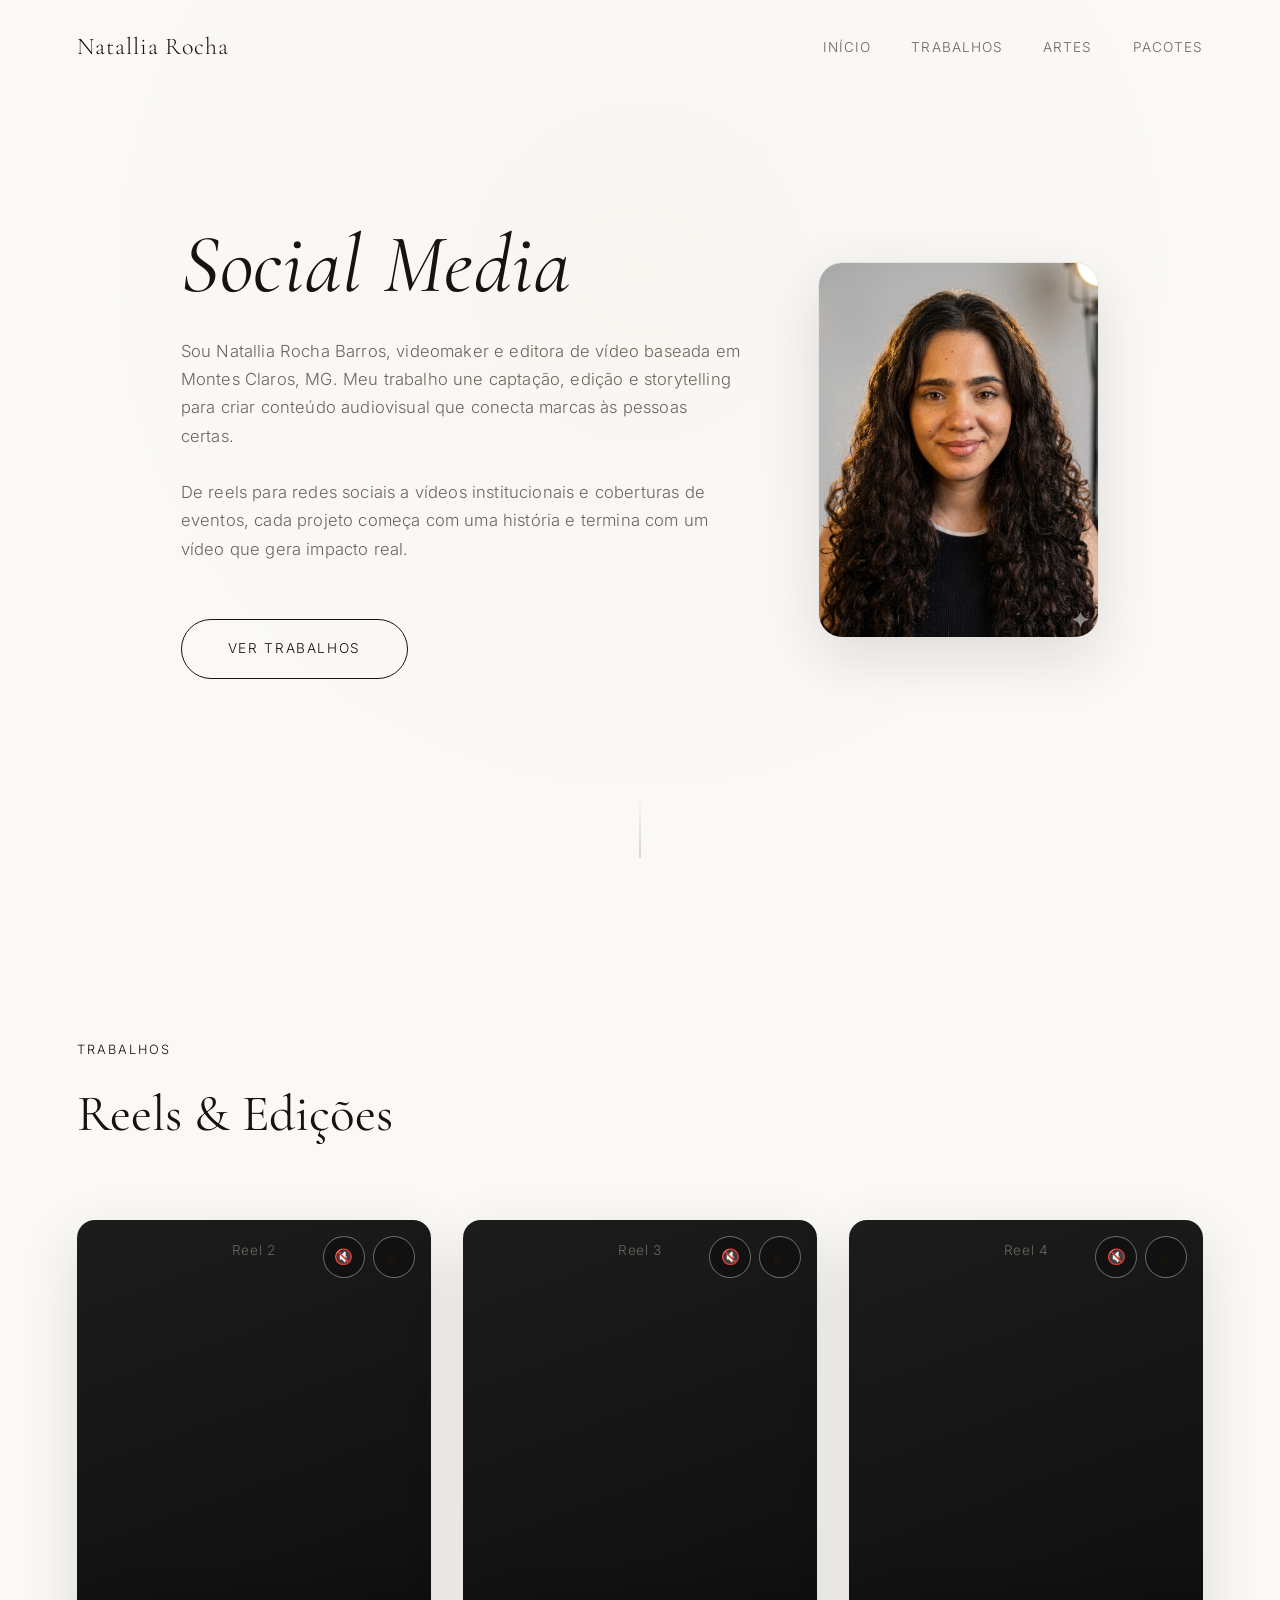
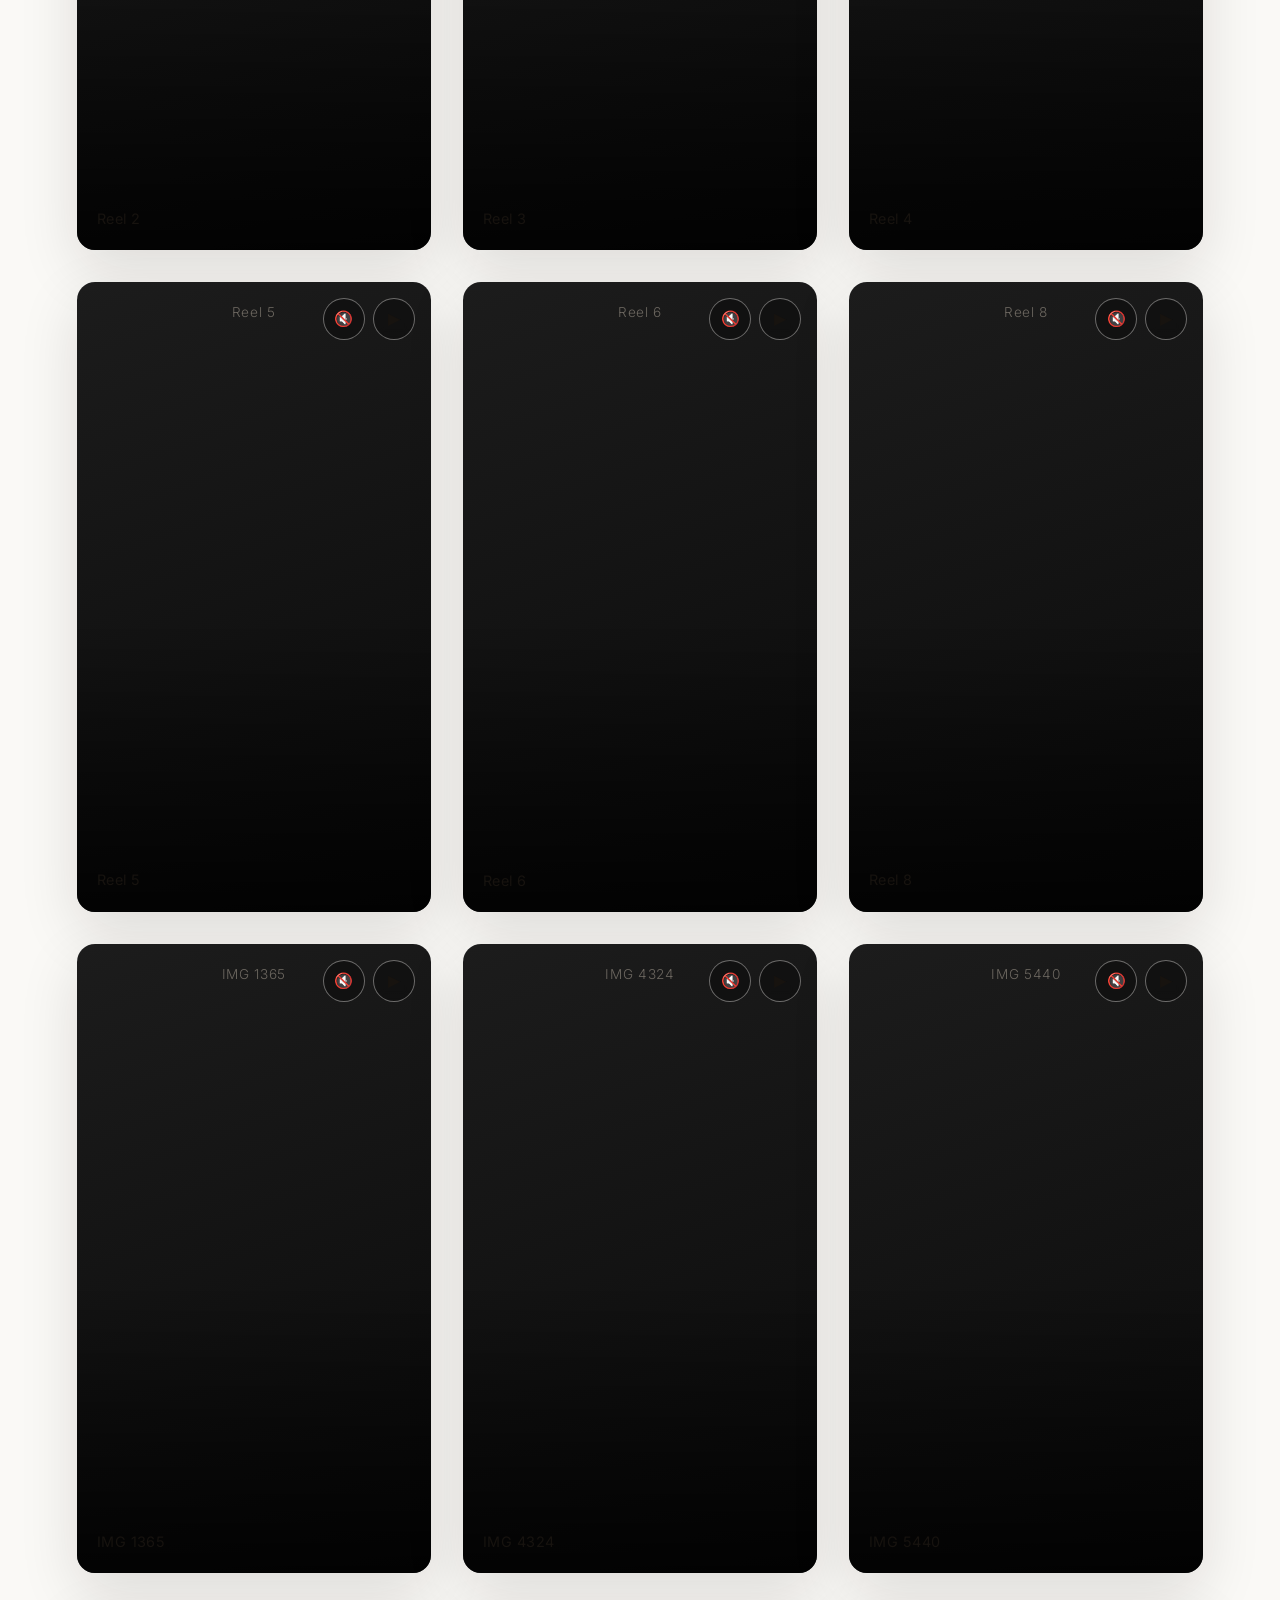
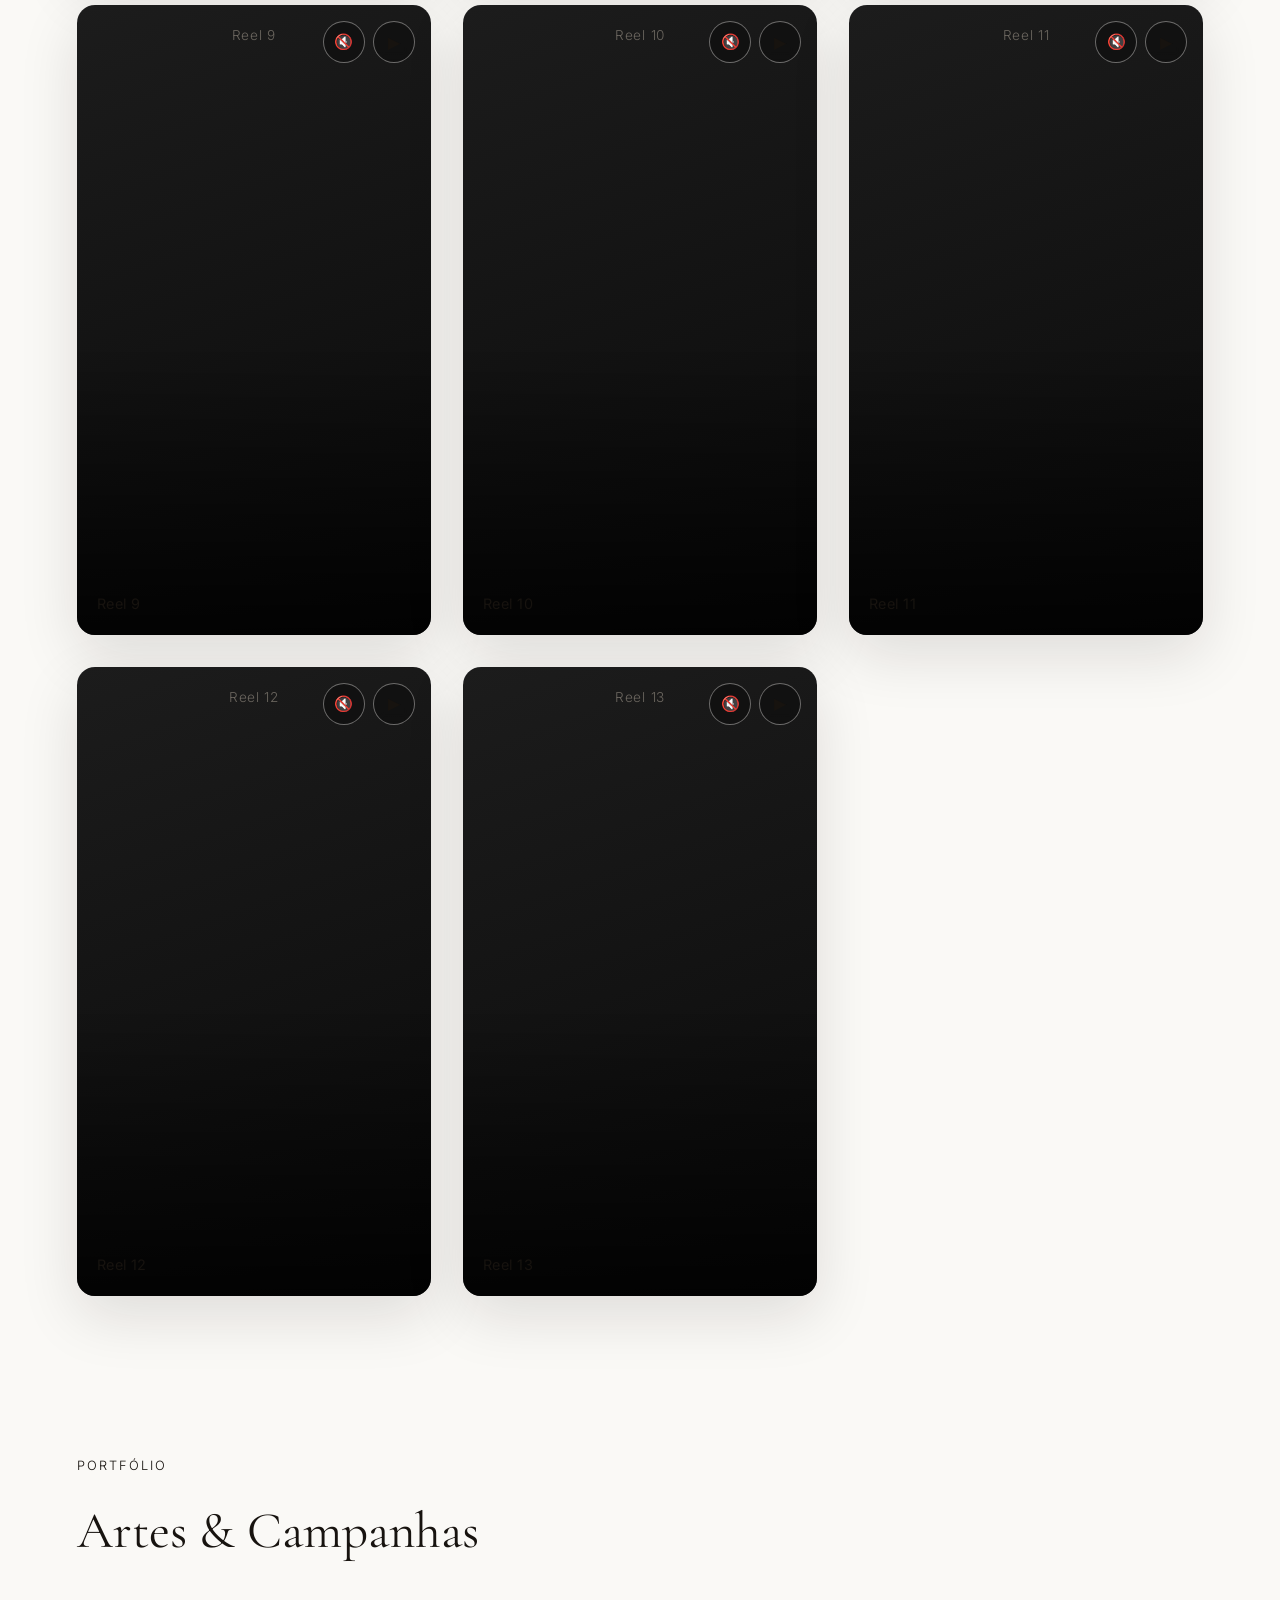
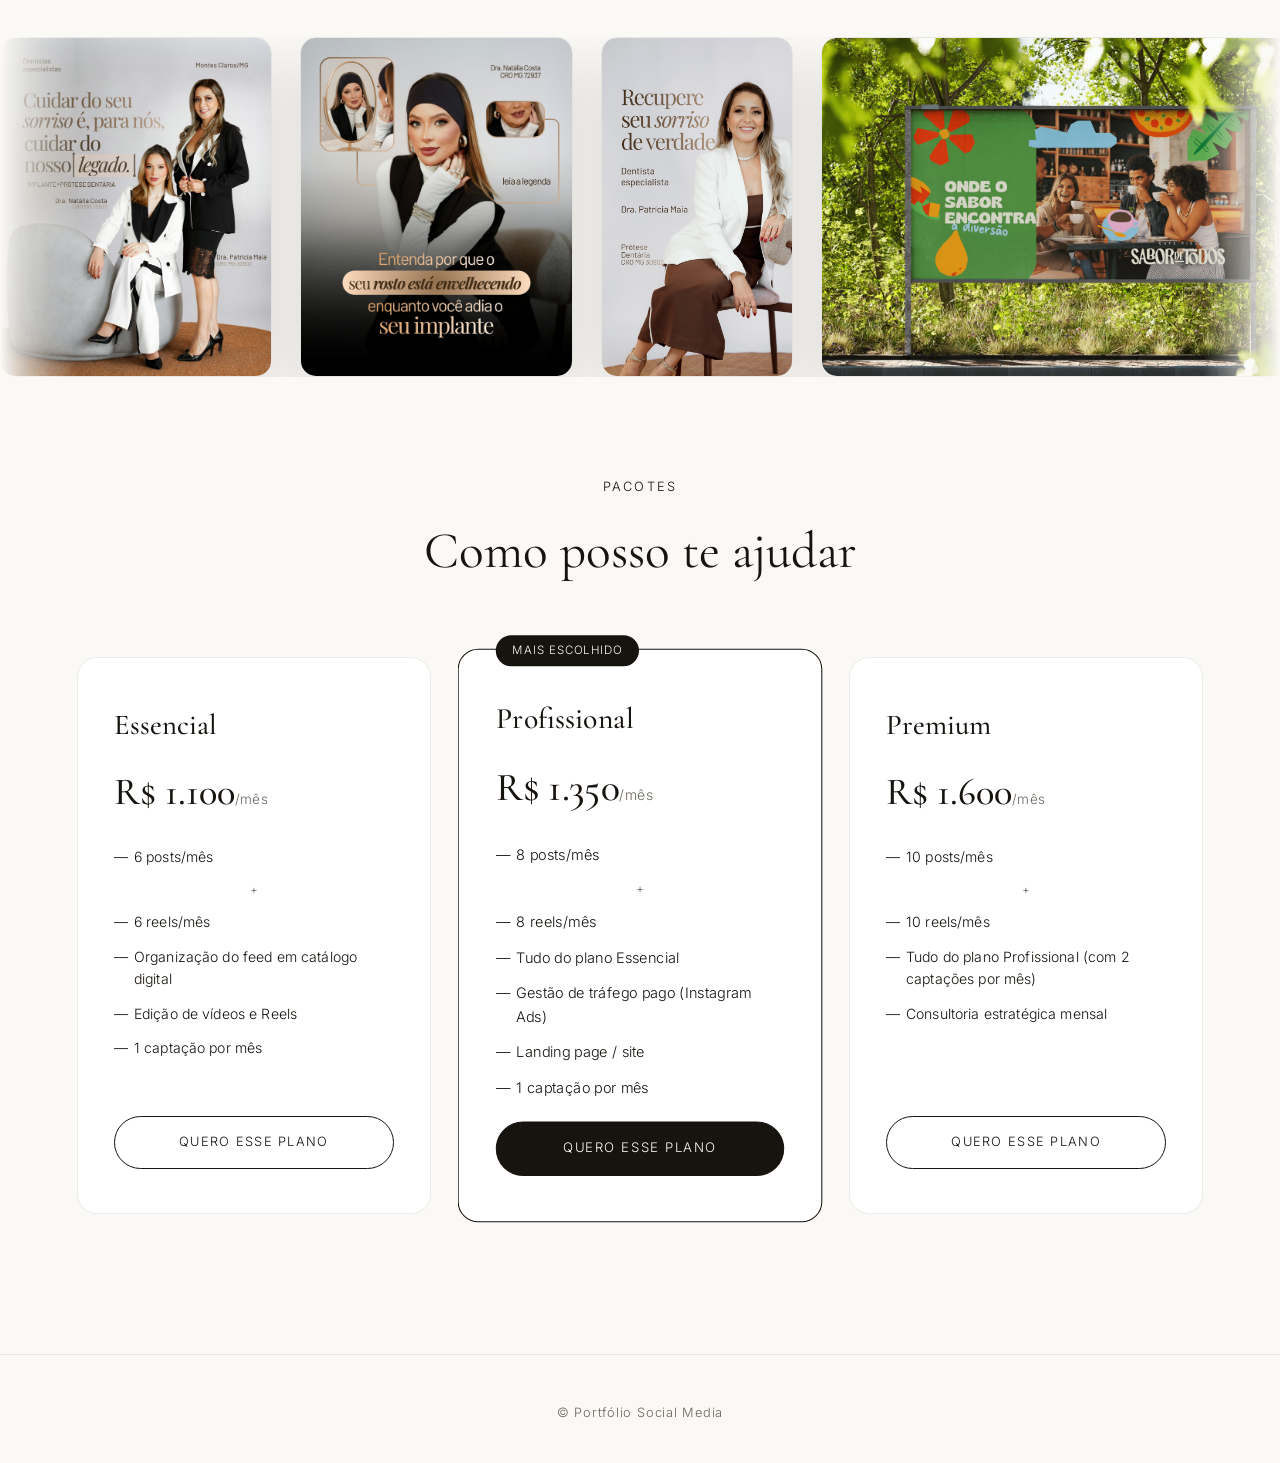
==== commit acb2b774: "Restaurar seção de pacotes com os três planos" ====
--- a/index.html
+++ b/index.html
@@ -68,6 +68,59 @@
     </div>
   </section>
 
+  <!-- ══ PACOTES ═════════════════════════════════ -->
+  <section class="pacotes" id="pacotes">
+    <div class="pacotes-header">
+      <span class="galeria-eyebrow">Pacotes</span>
+      <h2 class="galeria-title">Como posso te ajudar</h2>
+    </div>
+
+    <div class="pacotes-grid">
+      <article class="pacote-card">
+        <h3 class="pacote-nome">Essencial</h3>
+        <p class="pacote-preco">R$ 1.100<span>/mês</span></p>
+        <ul class="pacote-lista">
+          <li>6 posts/mês</li>
+          <li>+</li>
+          <li>6 reels/mês</li>
+          <li>Organização do feed em catálogo digital</li>
+          <li>Edição de vídeos e Reels</li>
+          <li>1 captação por mês</li>
+        </ul>
+        <a href="https://wa.me/5538984190063?text=Ol%C3%A1%2C%20tenho%20interesse%20no%20plano%20Essencial" target="_blank" rel="noopener" class="btn-plano">Quero esse plano</a>
+      </article>
+
+      <article class="pacote-card pacote-card--destaque">
+        <span class="pacote-badge">Mais escolhido</span>
+        <h3 class="pacote-nome">Profissional</h3>
+        <p class="pacote-preco">R$ 1.350<span>/mês</span></p>
+        <ul class="pacote-lista">
+          <li>8 posts/mês</li>
+          <li>+</li>
+          <li>8 reels/mês</li>
+          <li>Tudo do plano Essencial</li>
+          <li>Gestão de tráfego pago (Instagram Ads)</li>
+          <li>Landing page / site</li>
+          <li>1 captação por mês</li>
+        </ul>
+        <a href="https://wa.me/5538984190063?text=Ol%C3%A1%2C%20tenho%20interesse%20no%20plano%20Profissional" target="_blank" rel="noopener" class="btn-plano">Quero esse plano</a>
+      </article>
+
+      <article class="pacote-card">
+        <h3 class="pacote-nome">Premium</h3>
+        <p class="pacote-preco">R$ 1.600<span>/mês</span></p>
+        <ul class="pacote-lista">
+          <li>10 posts/mês</li>
+          <li>+</li>
+          <li>10 reels/mês</li>
+          <li>Tudo do plano Profissional (com 2 captações por mês)</li>
+          <li>Consultoria estratégica mensal</li>
+        </ul>
+        <a href="https://wa.me/5538984190063?text=Ol%C3%A1%2C%20tenho%20interesse%20no%20plano%20Premium" target="_blank" rel="noopener" class="btn-plano">Quero esse plano</a>
+      </article>
+    </div>
+  </section>
+
   <!-- ══ FOOTER ══════════════════════════════════ -->
   <footer class="footer">
     <p>&copy; Portfólio Social Media</p>
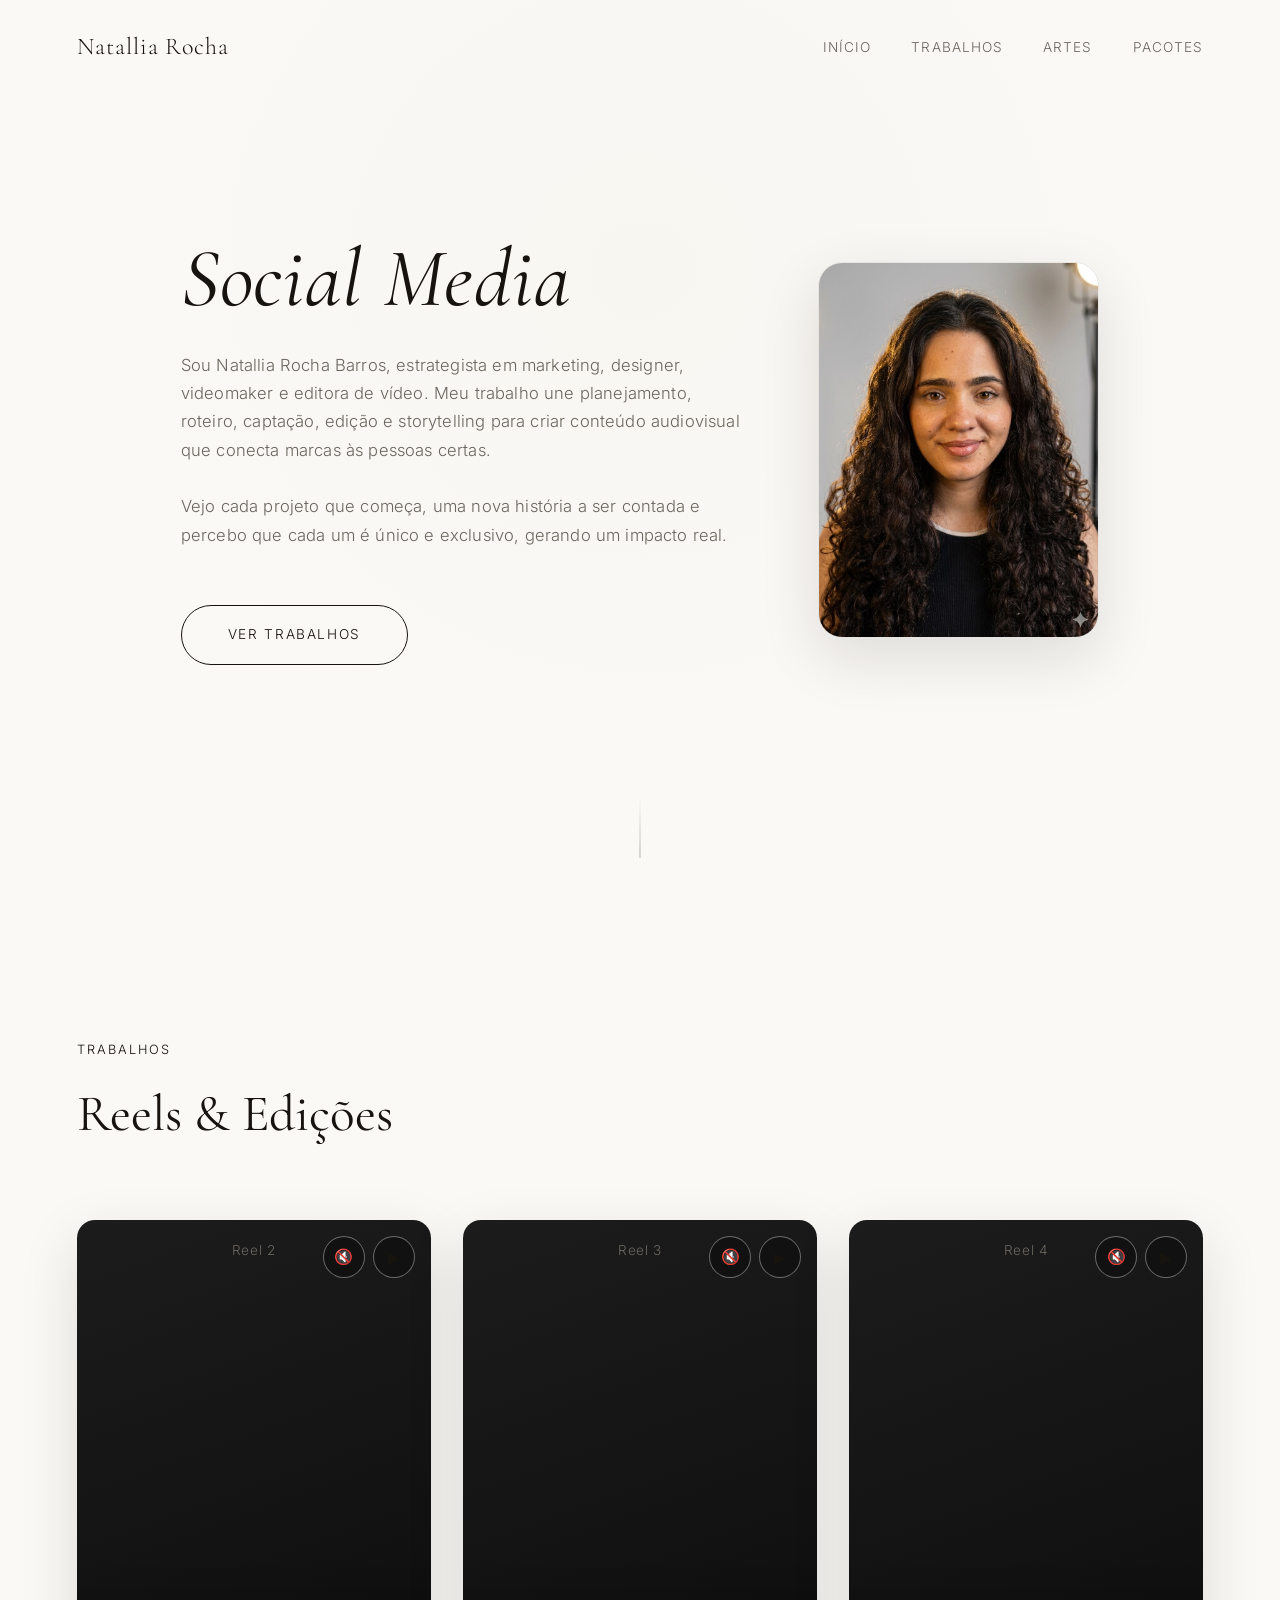
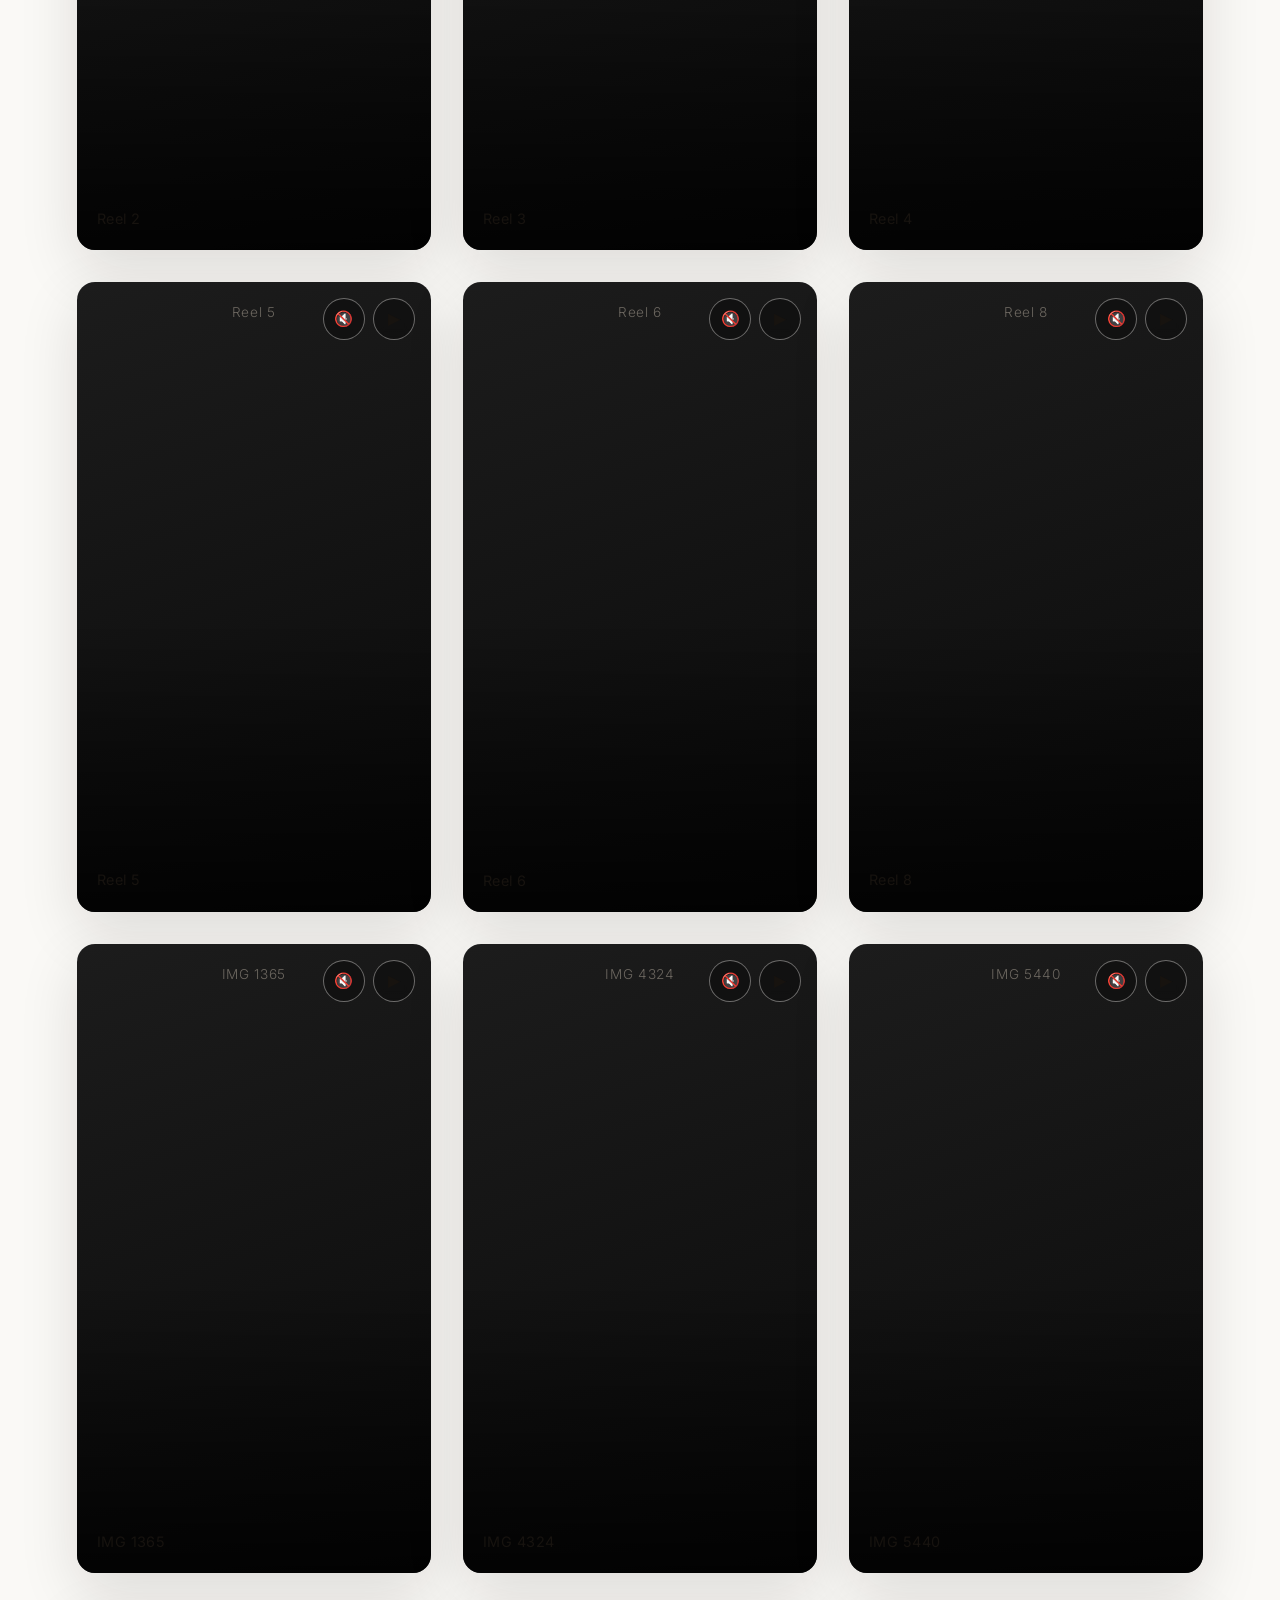
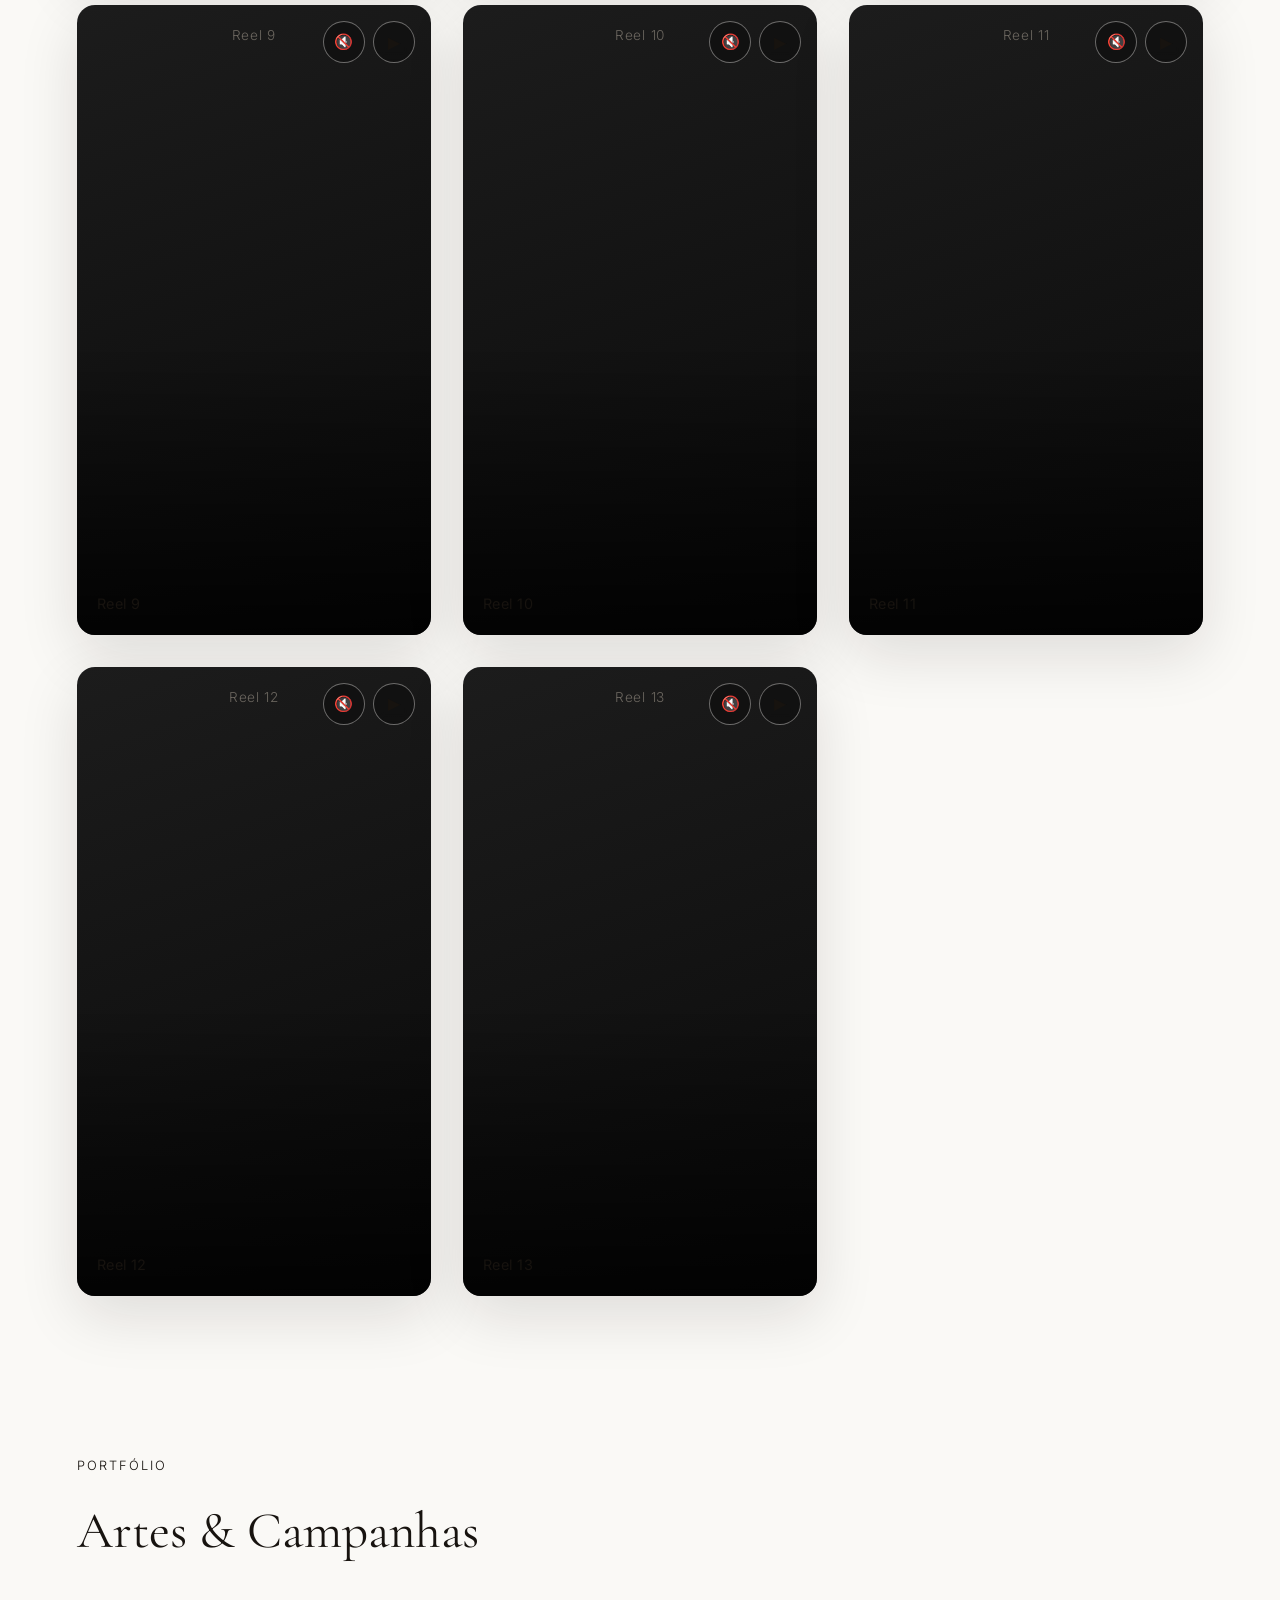
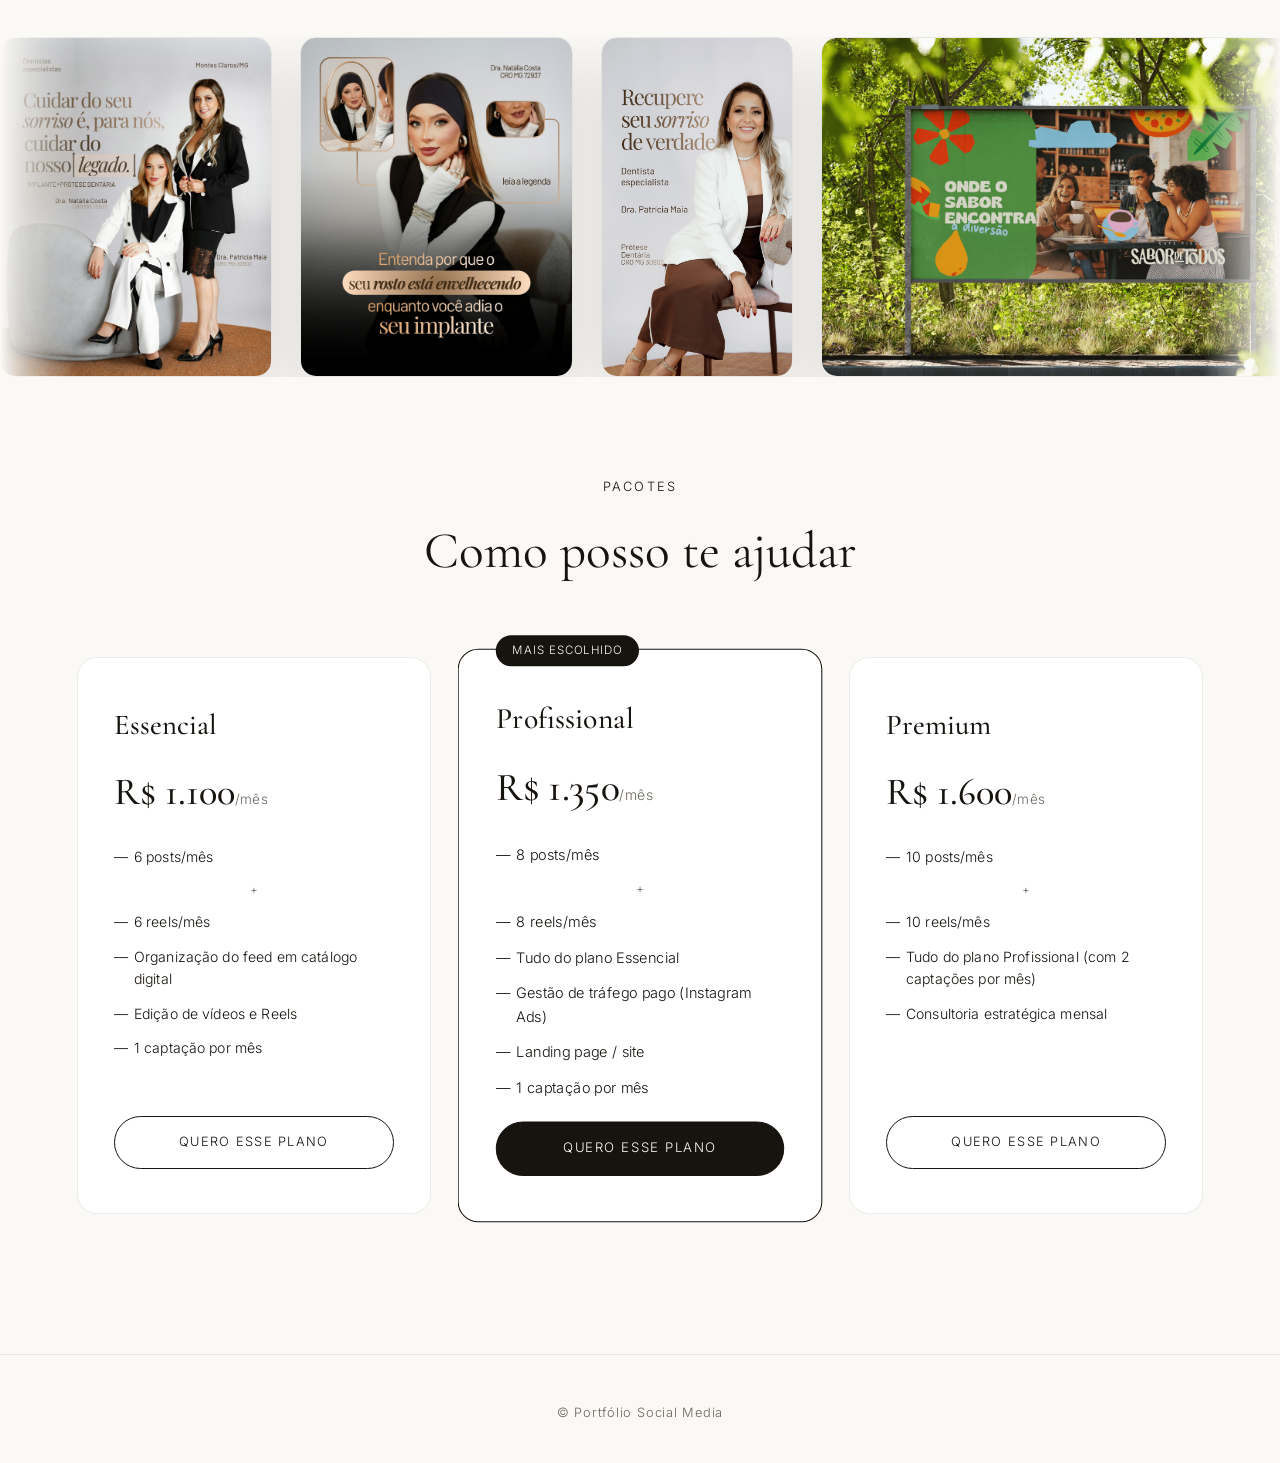
==== commit a03dbf88: "Atualizar texto de apresentação no hero" ====
--- a/index.html
+++ b/index.html
@@ -32,7 +32,7 @@
     <div class="hero-inner">
       <div class="hero-content">
         <h1 class="hero-title"><em>Social Media</em></h1>
-        <p class="hero-subtitle">Sou Natallia Rocha Barros, videomaker e editora de vídeo baseada em Montes Claros, MG. Meu trabalho une captação, edição e storytelling para criar conteúdo audiovisual que conecta marcas às pessoas certas.<br /><br />De reels para redes sociais a vídeos institucionais e coberturas de eventos, cada projeto começa com uma história e termina com um vídeo que gera impacto real.</p>
+        <p class="hero-subtitle">Sou Natallia Rocha Barros, estrategista em marketing, designer, videomaker e editora de vídeo. Meu trabalho une planejamento, roteiro, captação, edição e storytelling para criar conteúdo audiovisual que conecta marcas às pessoas certas.<br /><br />Vejo cada projeto que começa, uma nova história a ser contada e percebo que cada um é único e exclusivo, gerando um impacto real.</p>
         <a href="#galeria" class="btn-ver-trabalhos" id="scroll-to-gallery">Ver Trabalhos</a>
       </div>
       <div class="hero-photo">
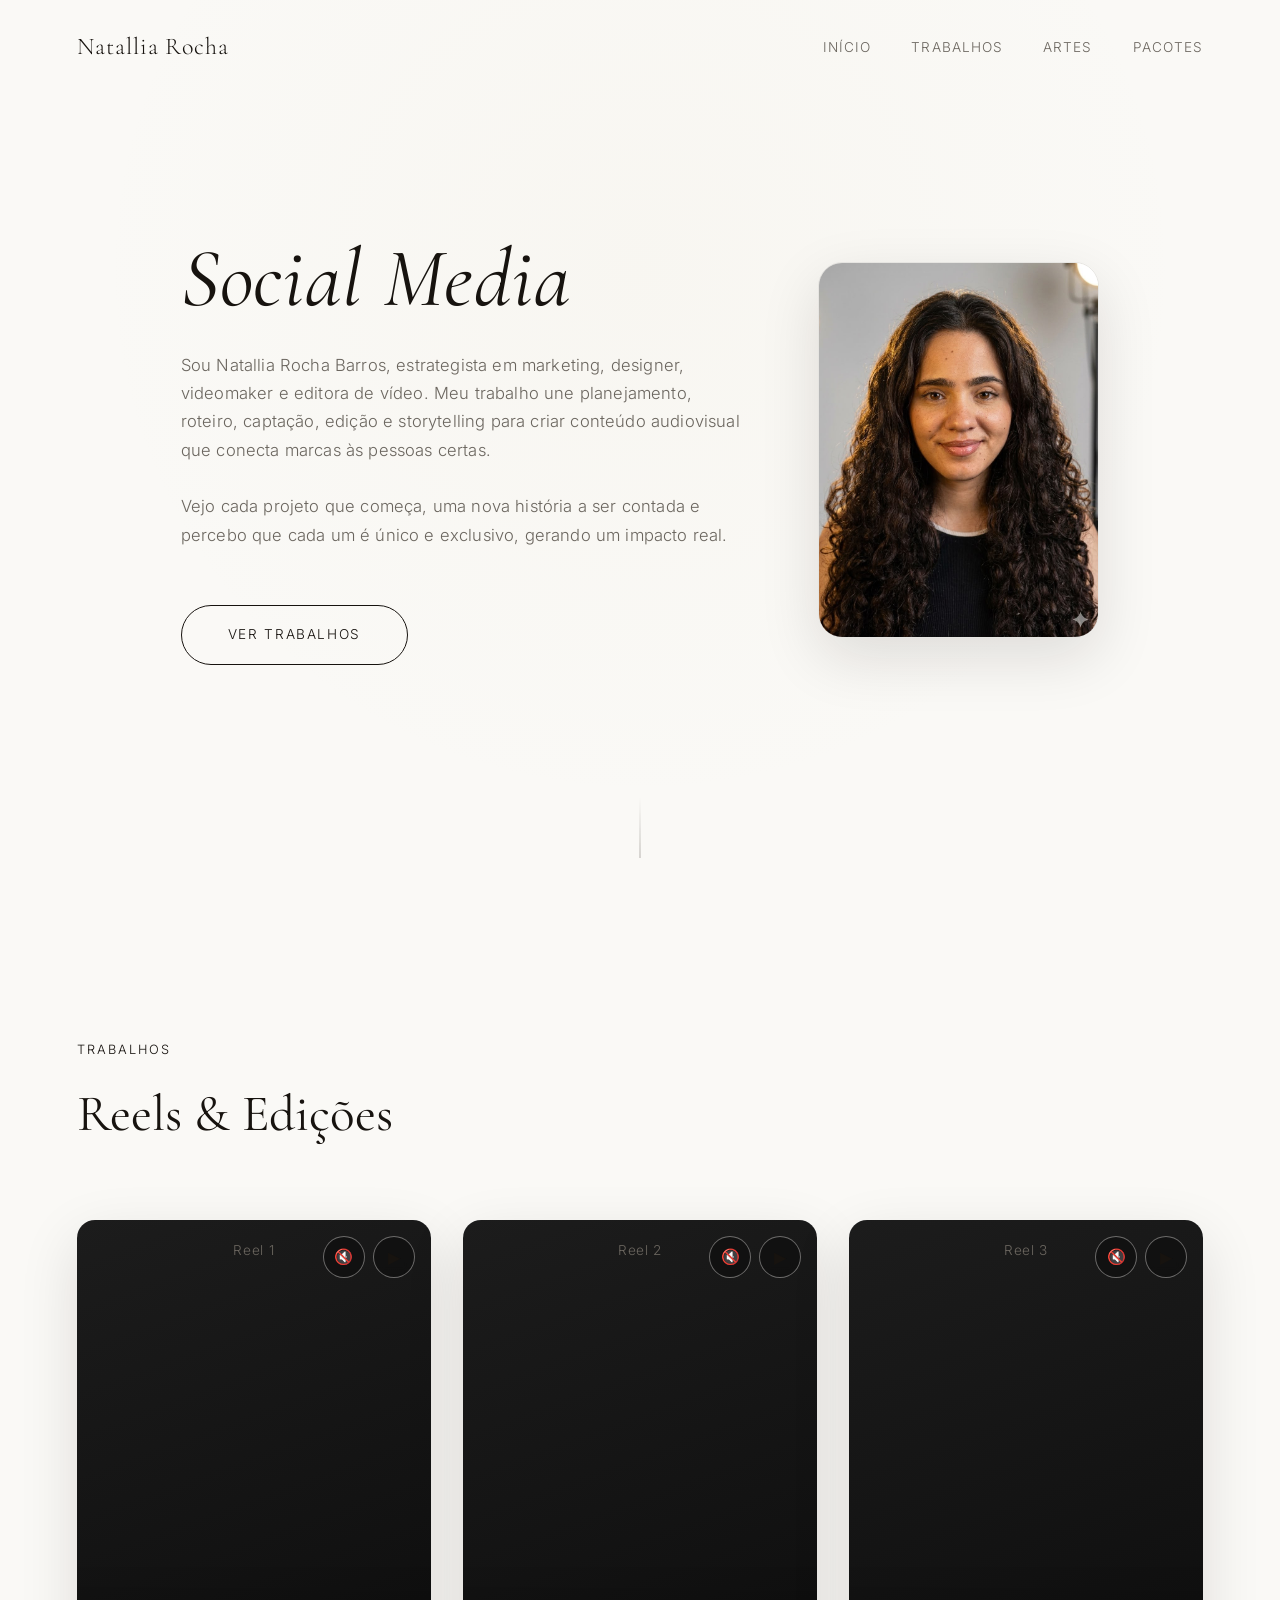
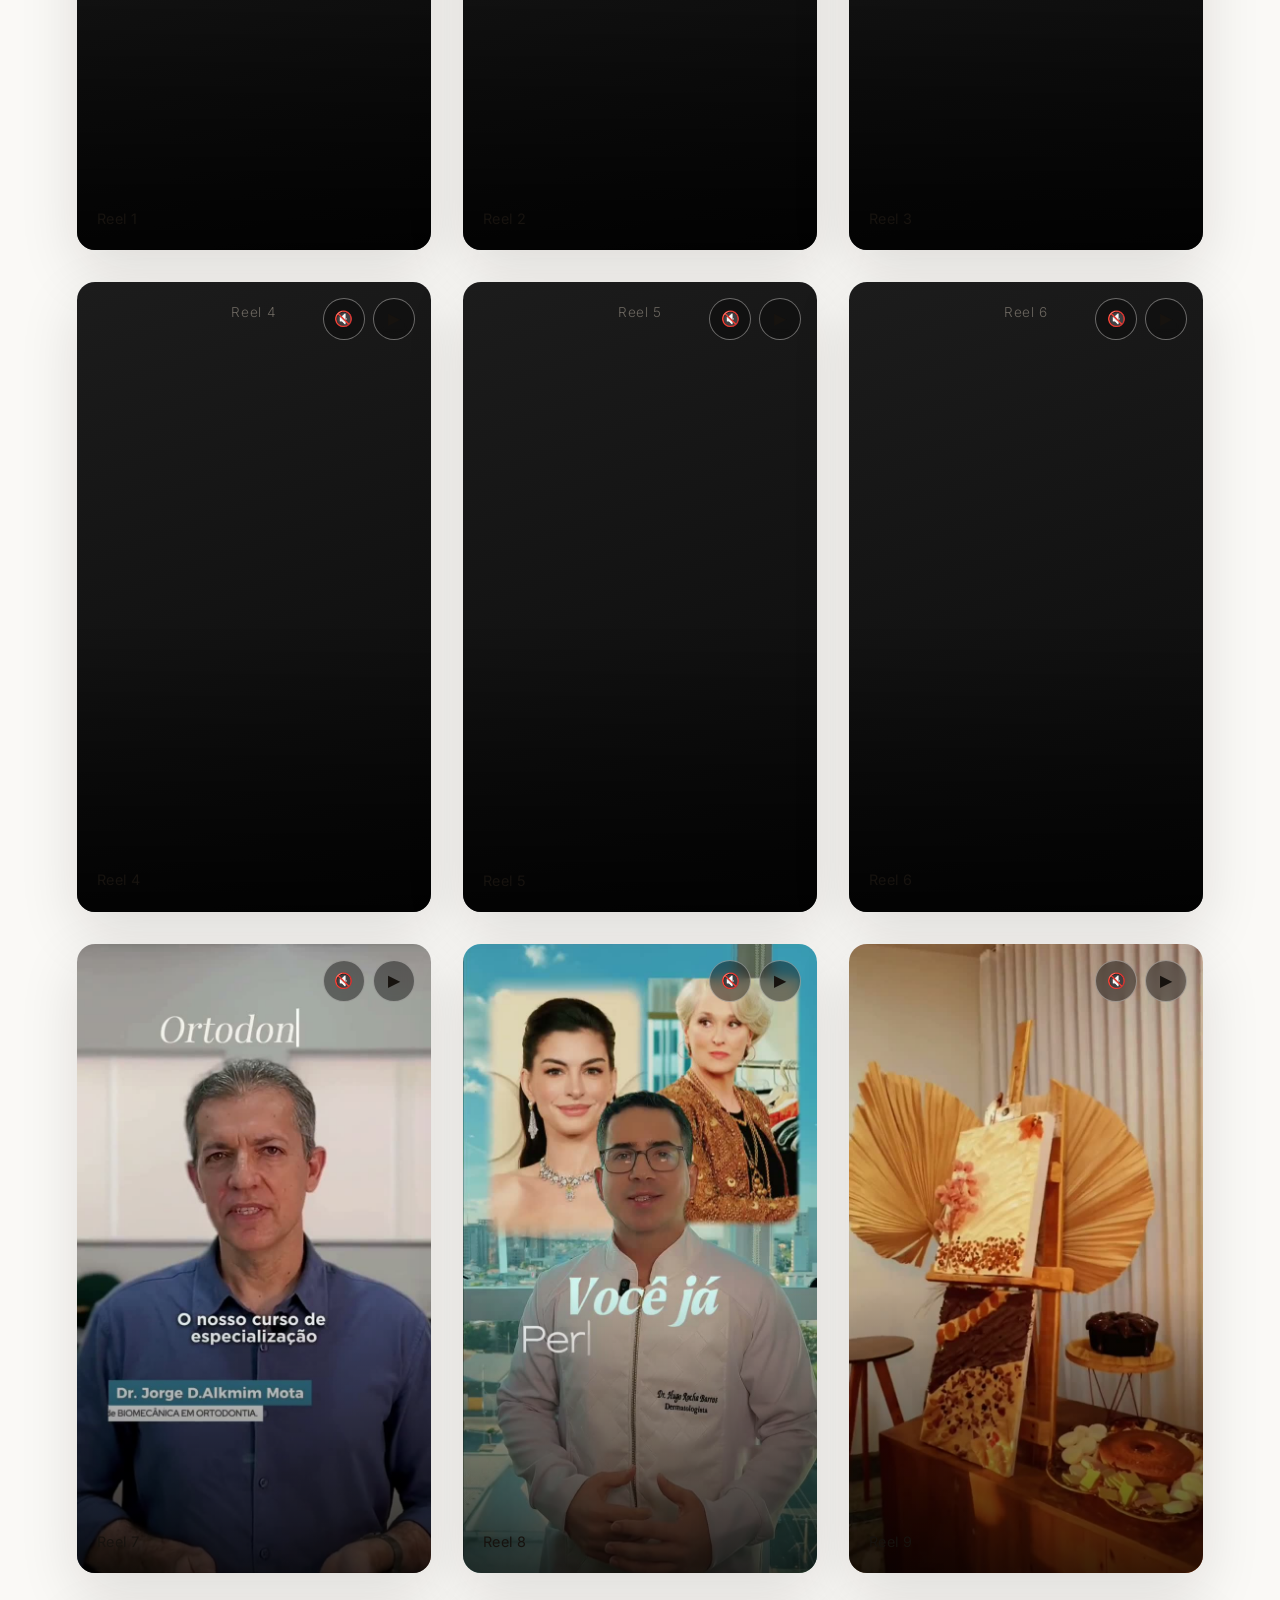
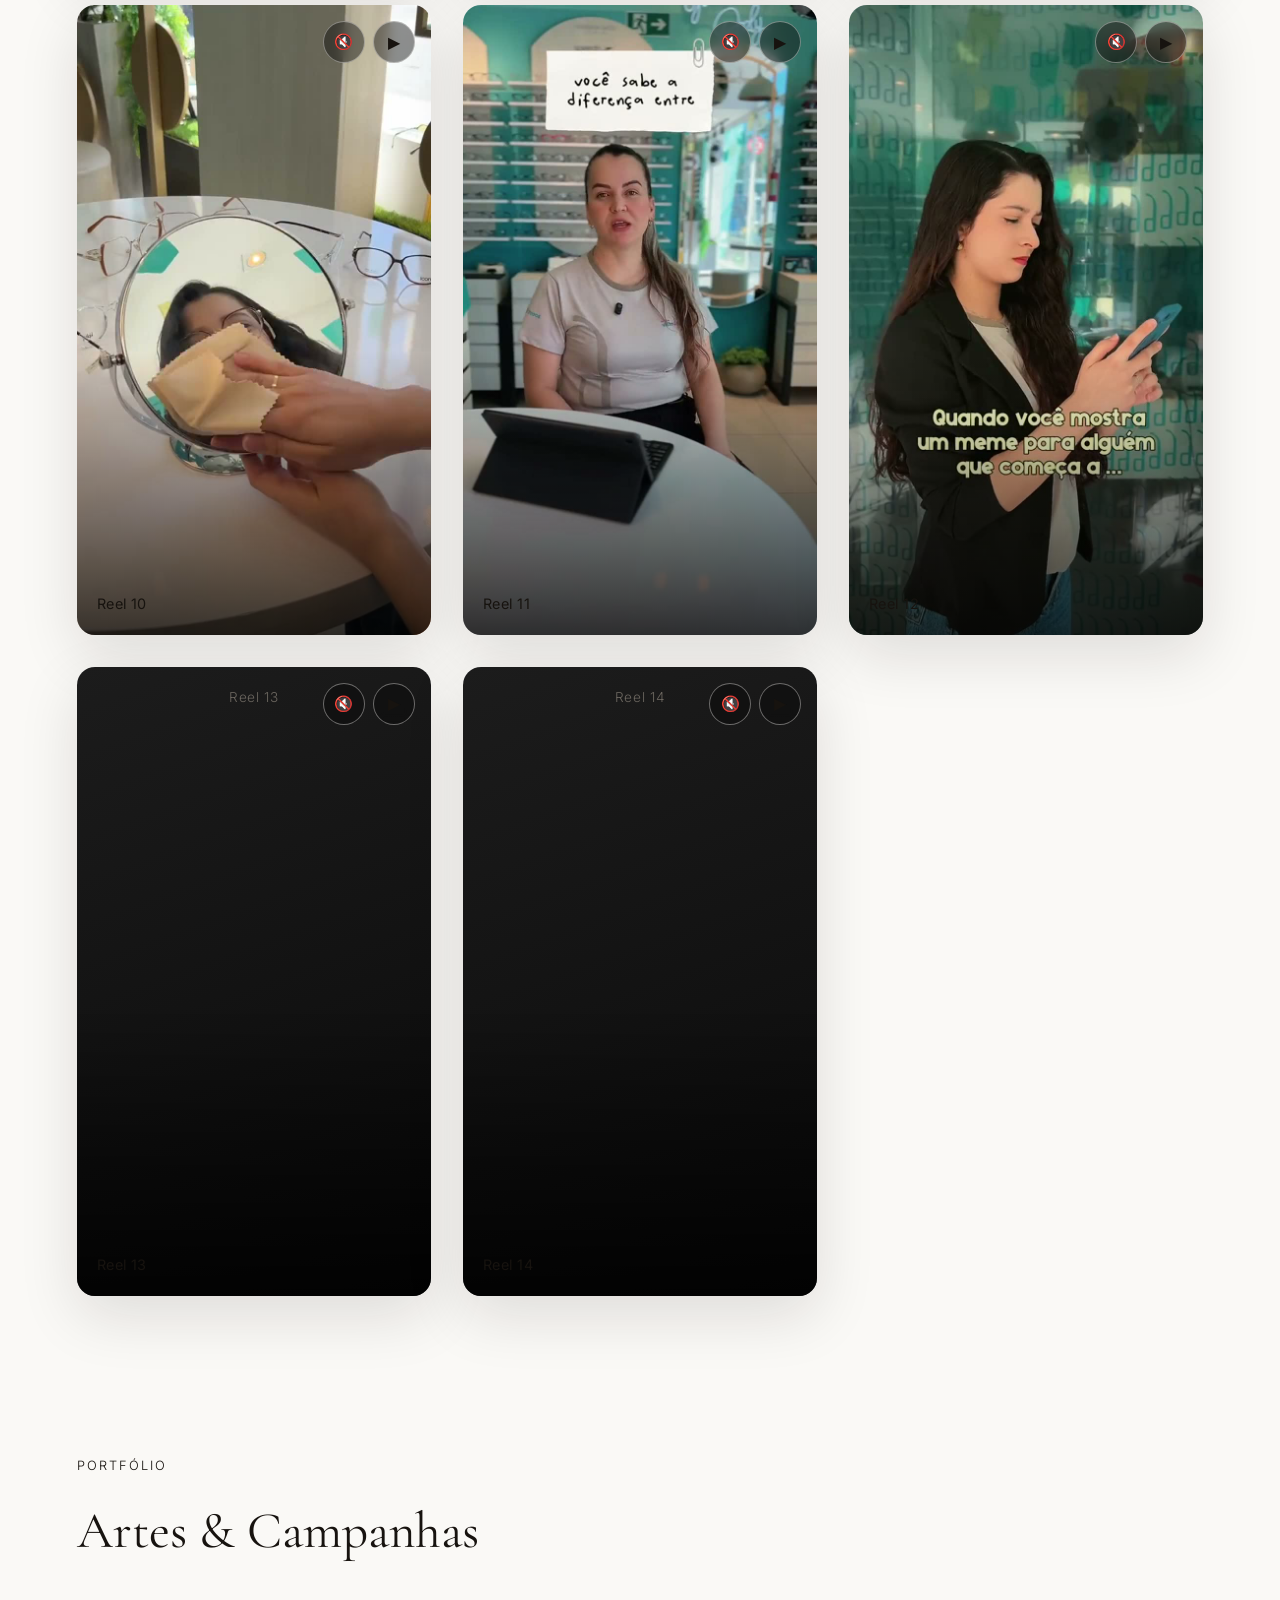
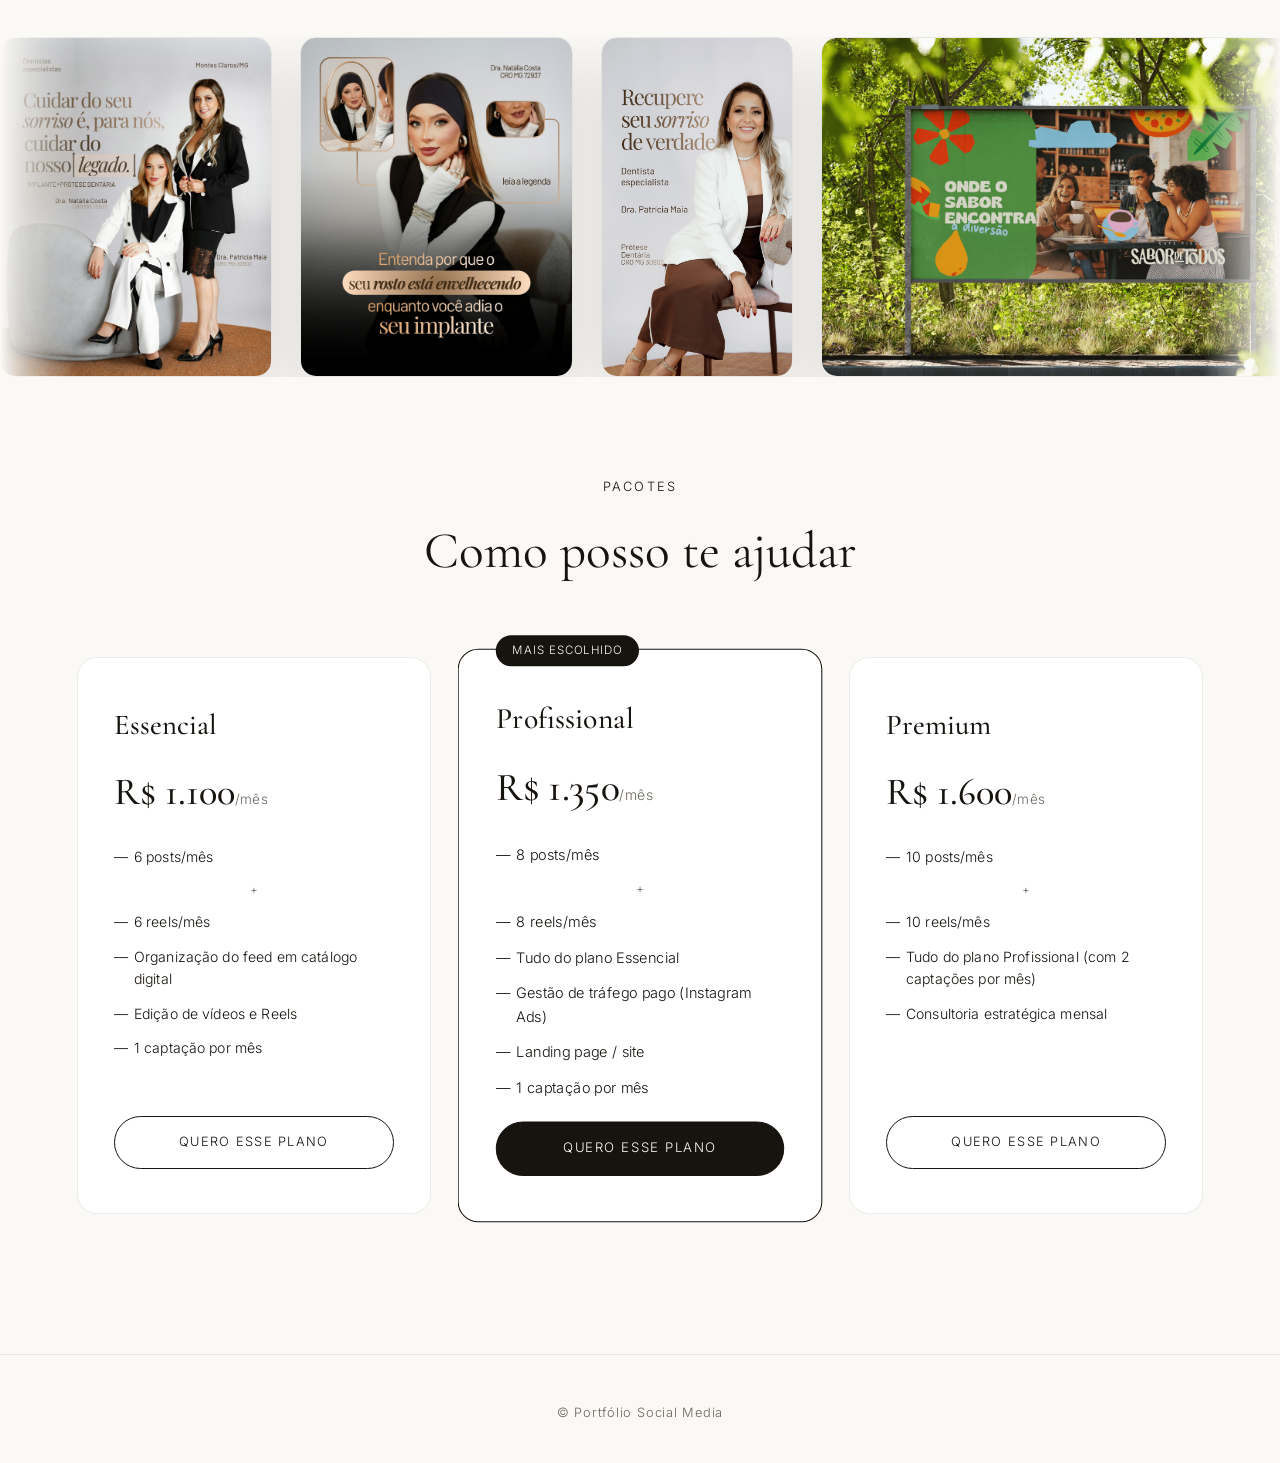
==== commit 1bd40a60: "Vídeos otimizados (194 MB -> 52 MB), carregamento sob demanda e script de upload Co-Authored-By: Cla" ====
--- a/index.html
+++ b/index.html
@@ -50,7 +50,7 @@
     </div>
 
     <div class="gallery-grid" id="gallery-grid">
-      <!-- Cards gerados dinamicamente via js/script.js a partir de videos.json -->
+      <!-- Cards gerados dinamicamente via js/script.js a partir de js/videos-data.js -->
     </div>
   </section>
 
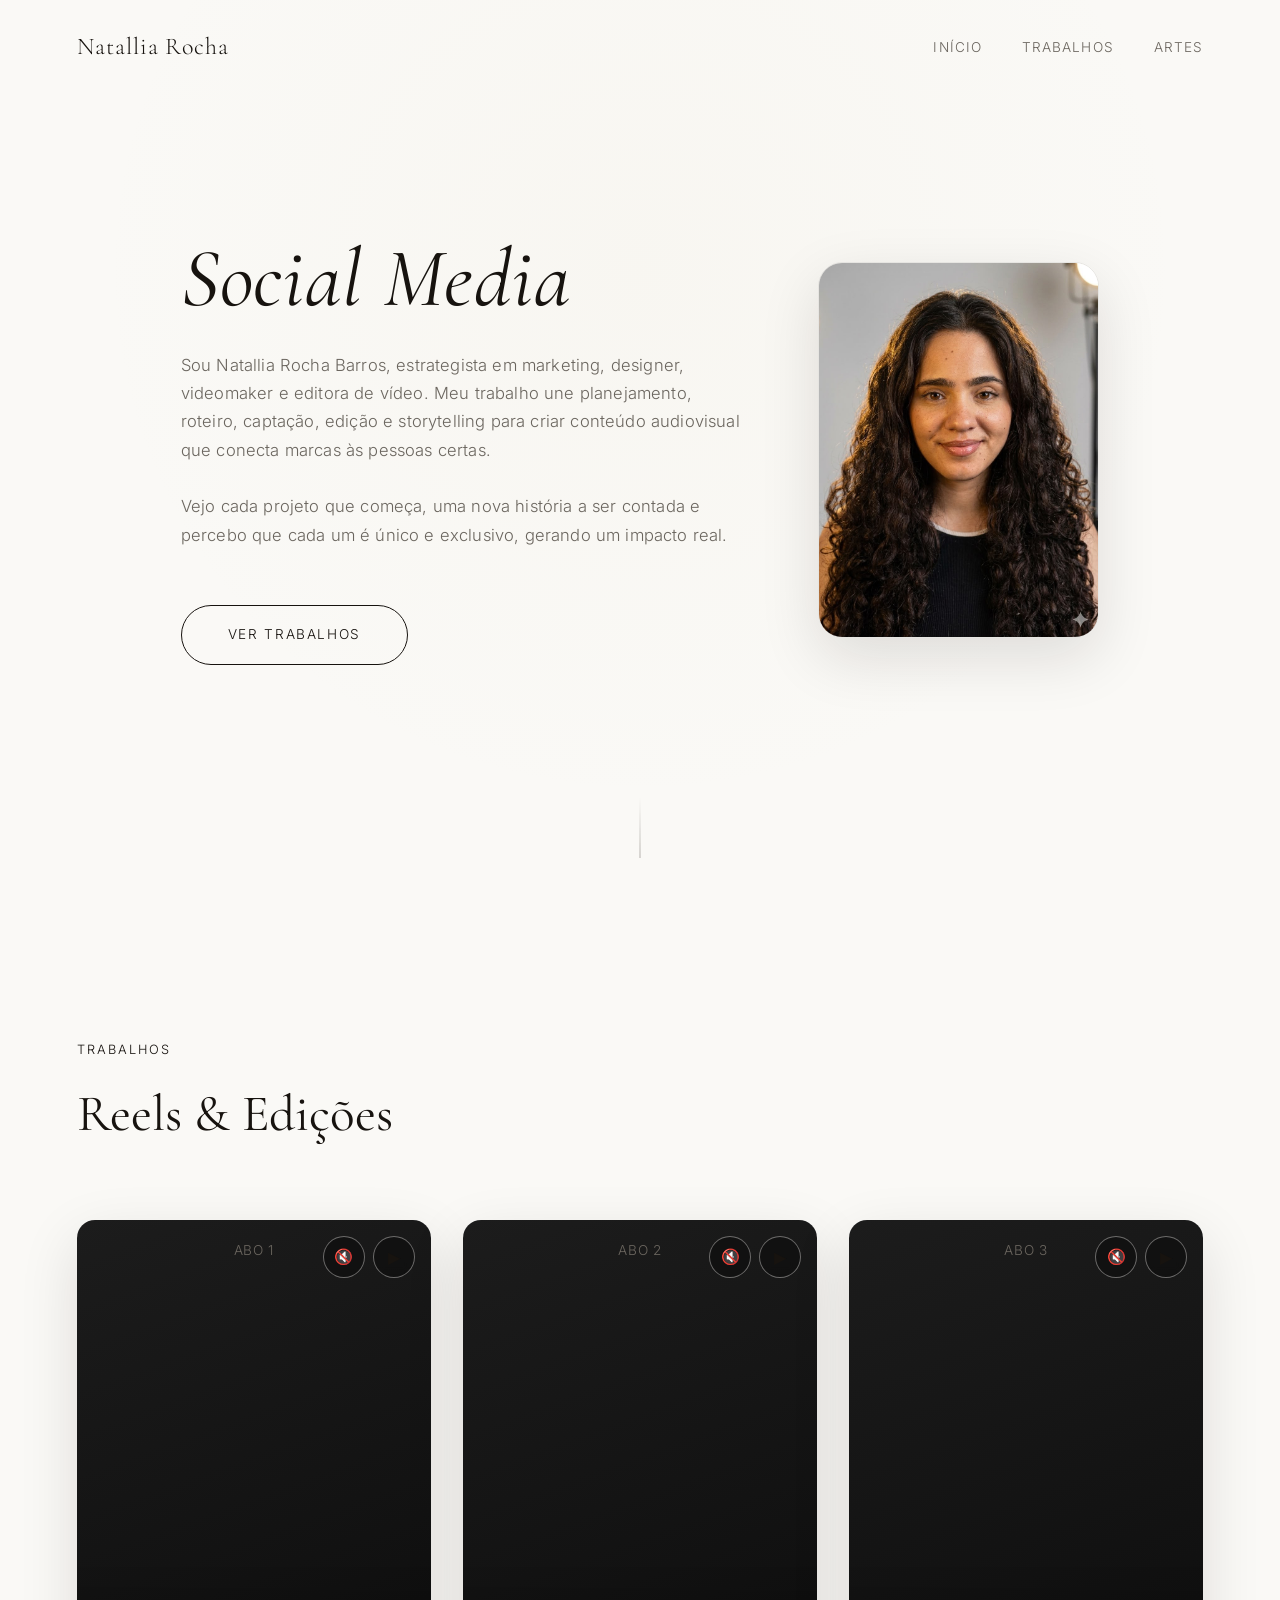
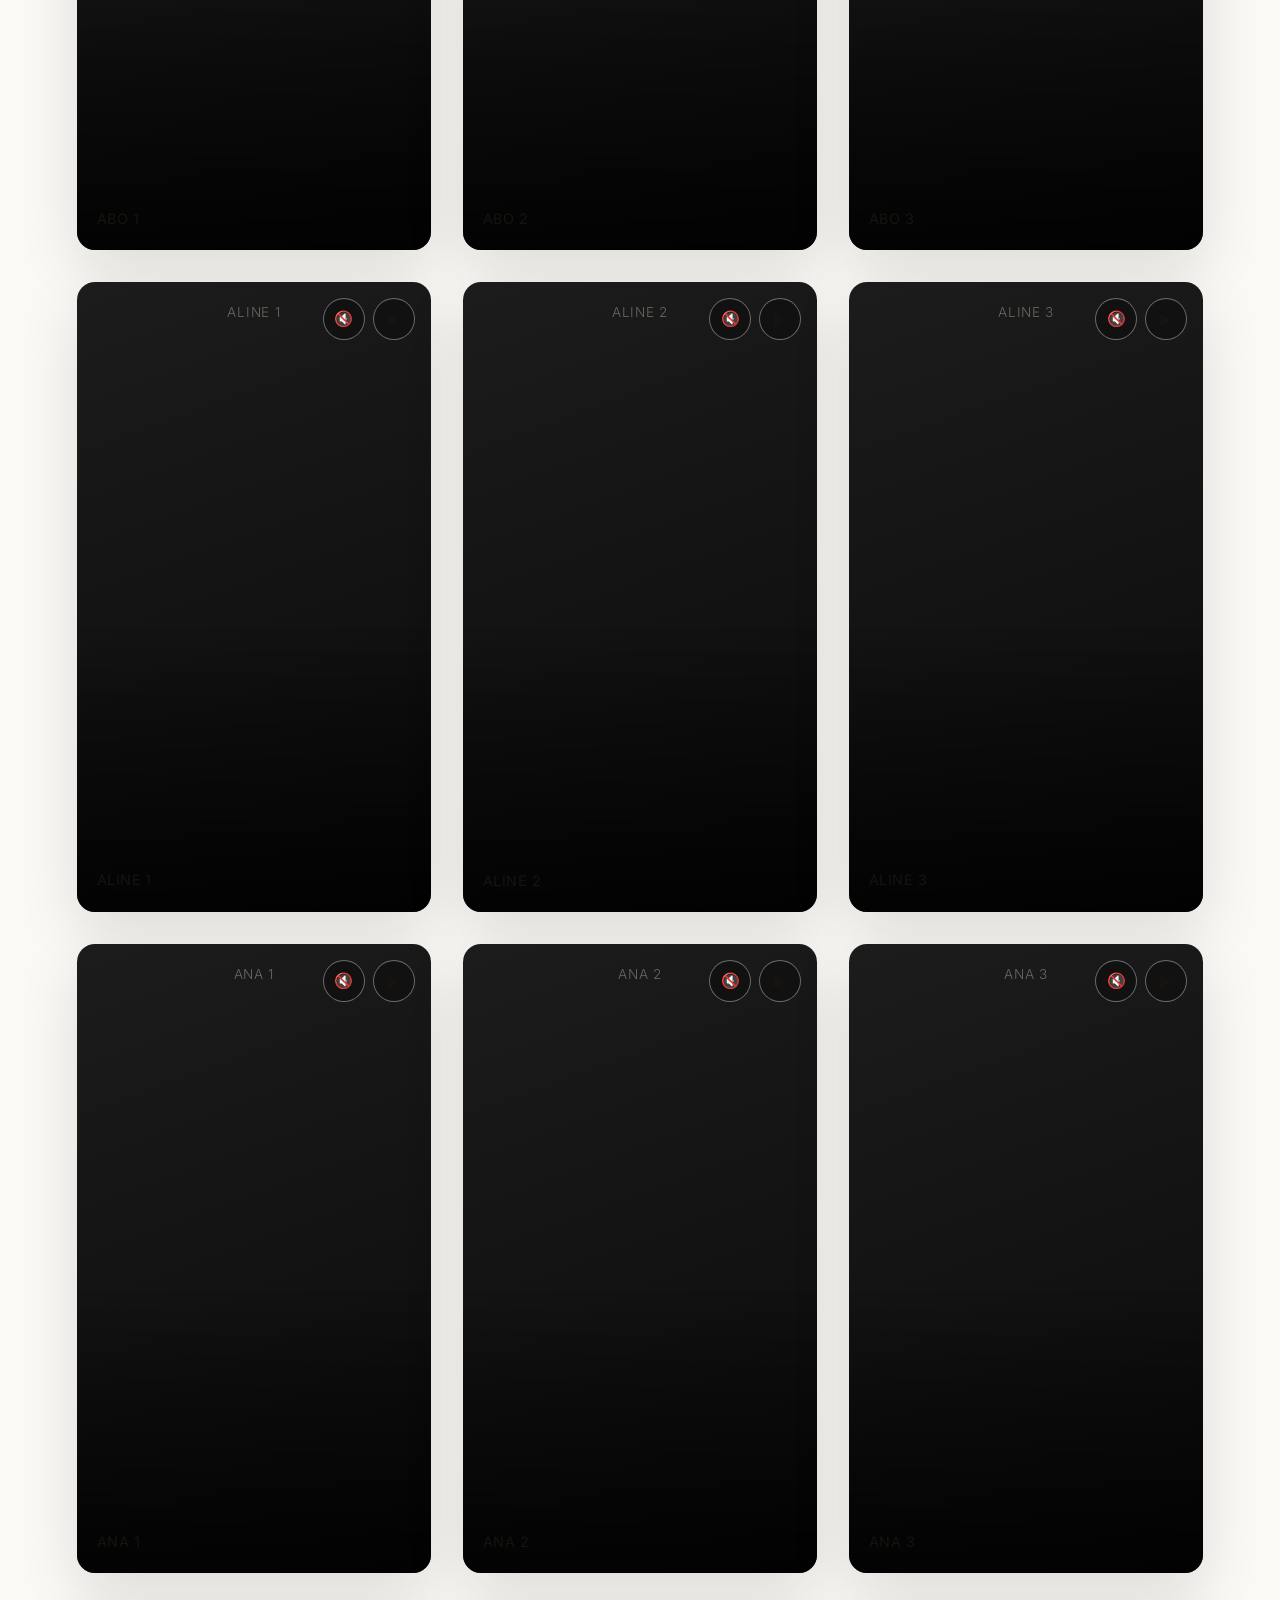
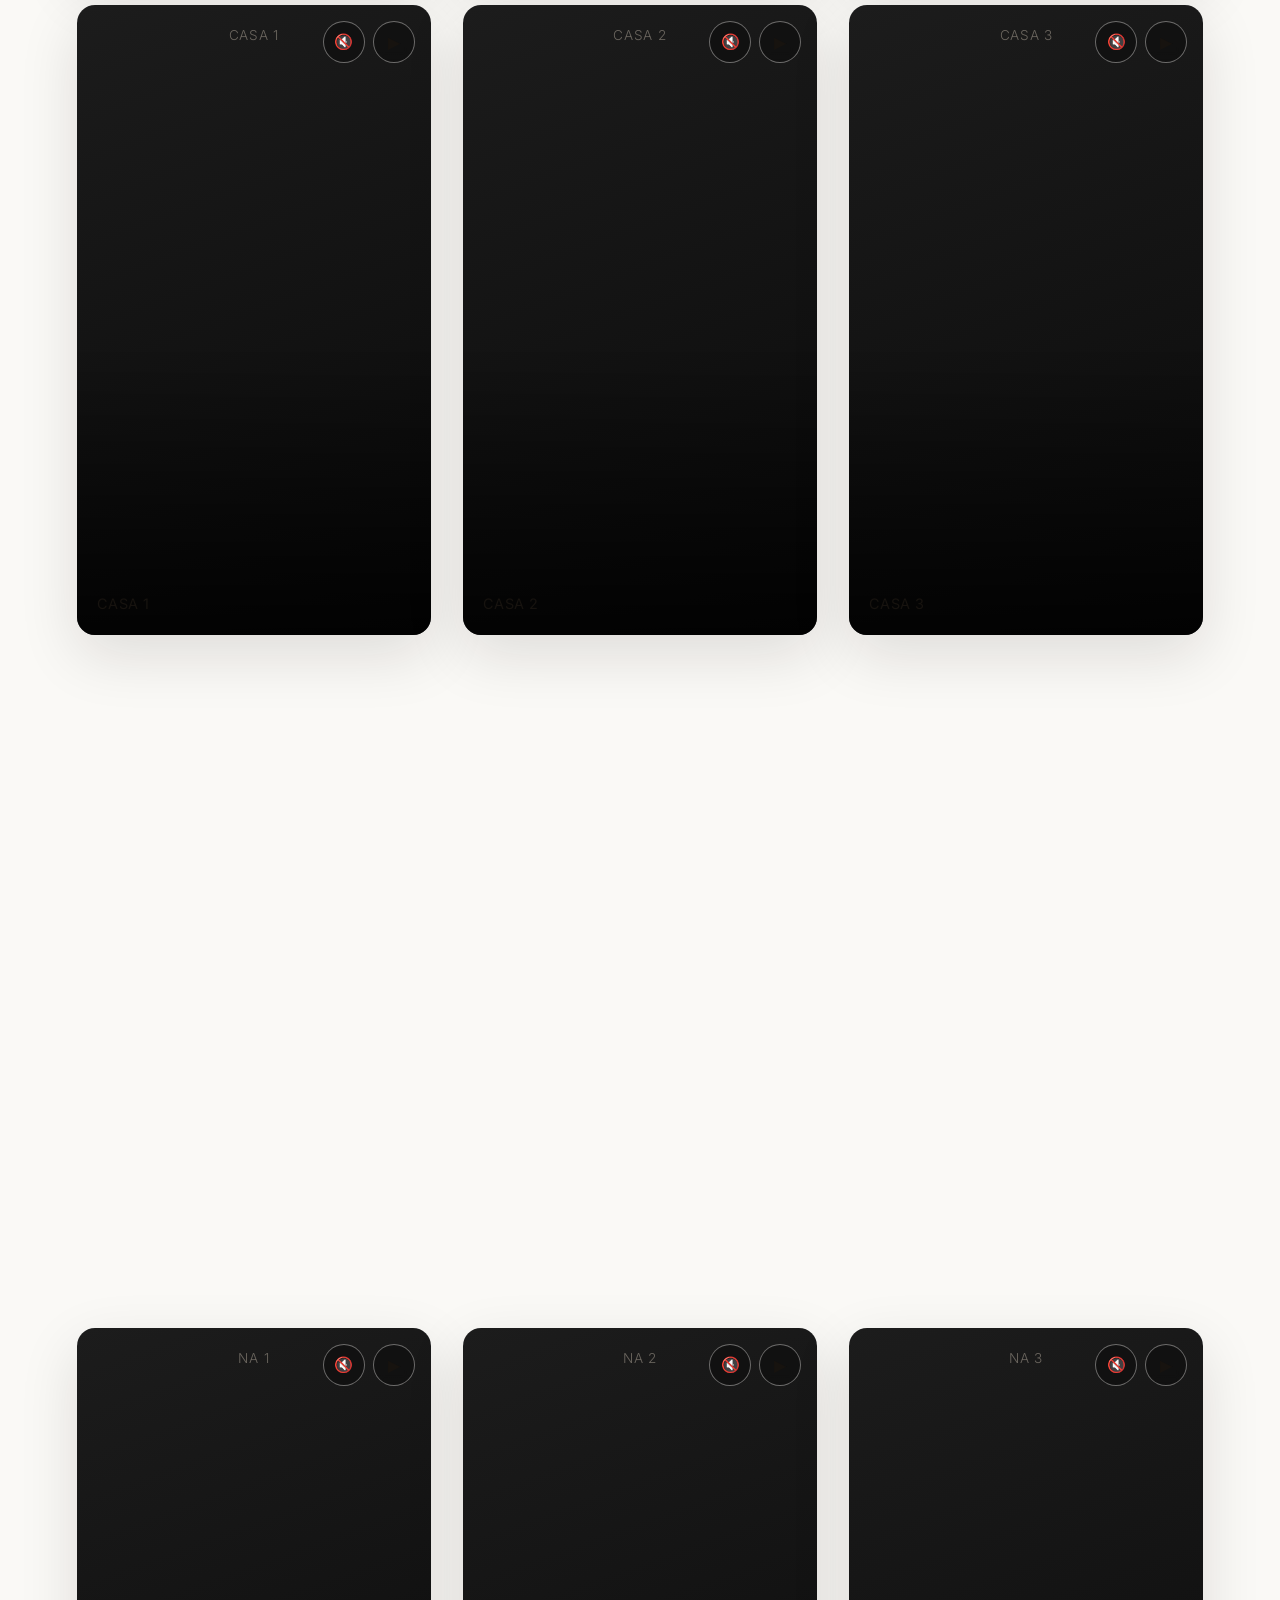
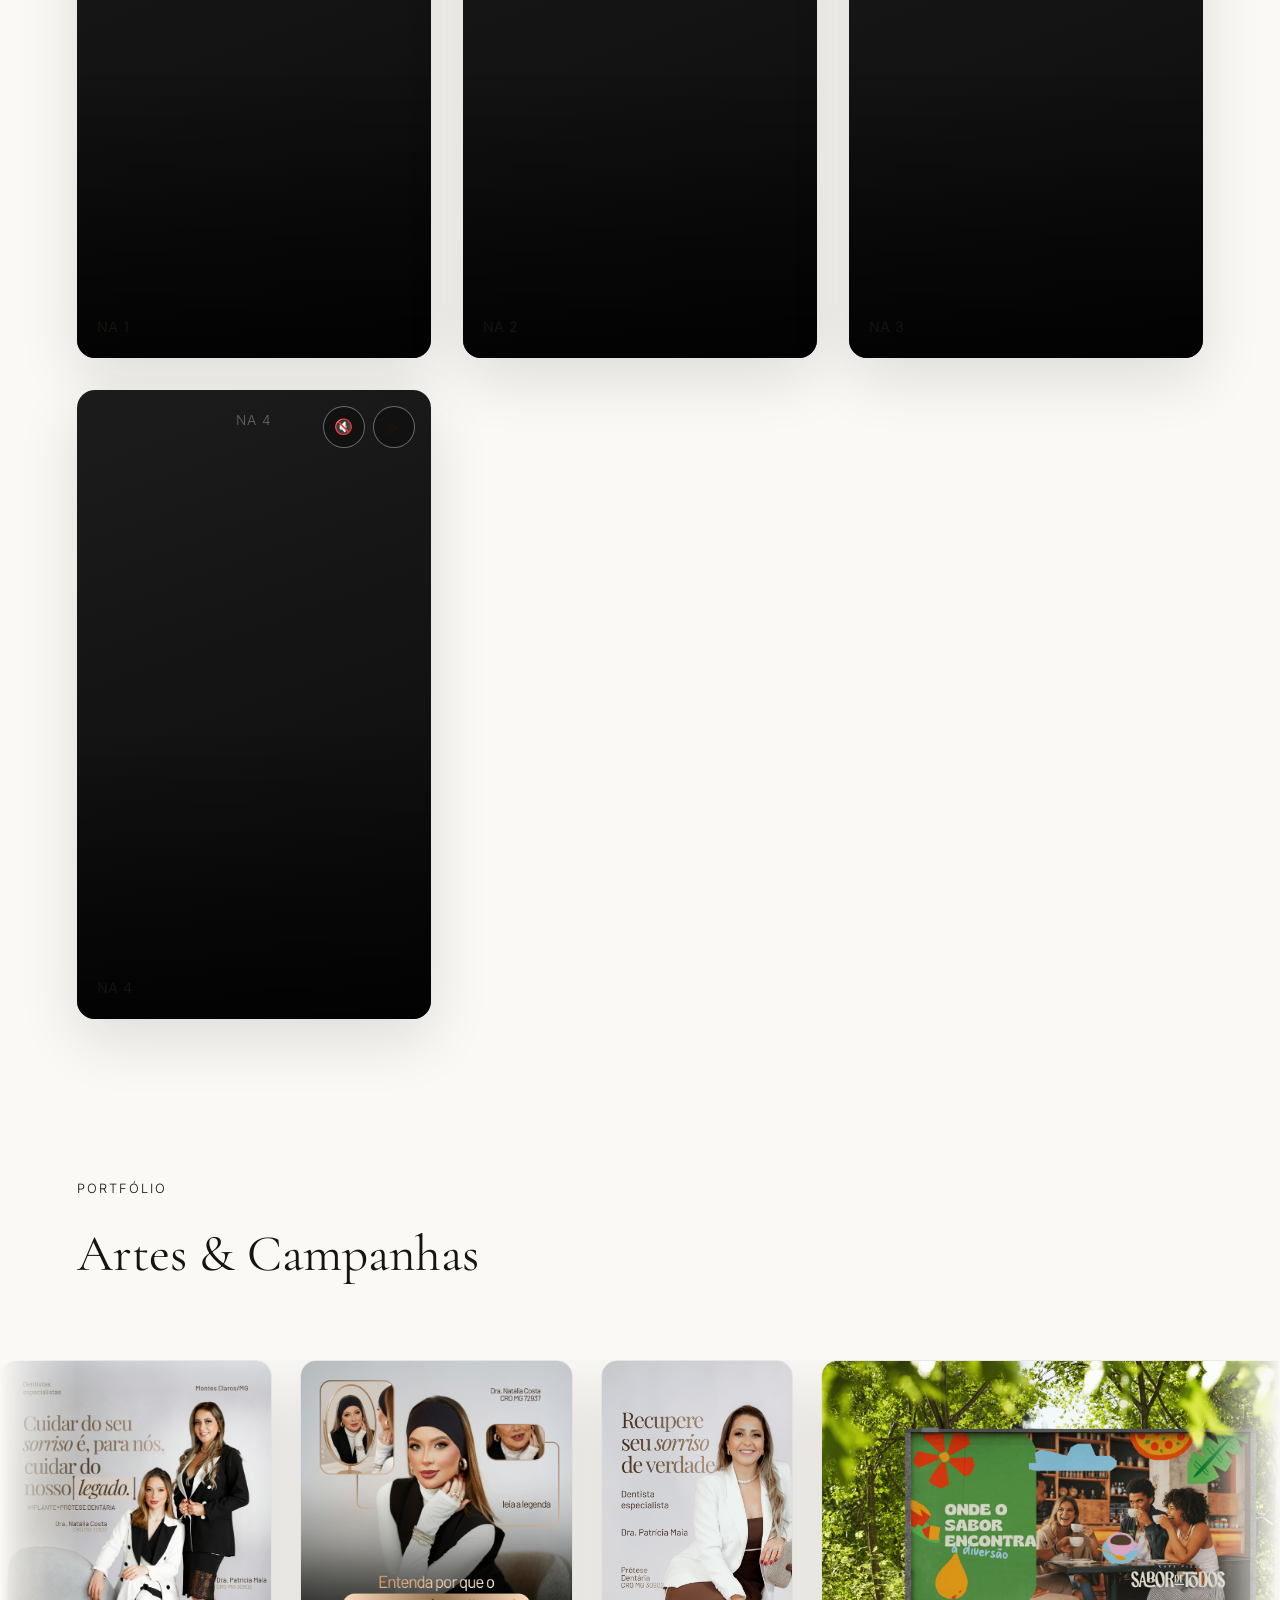
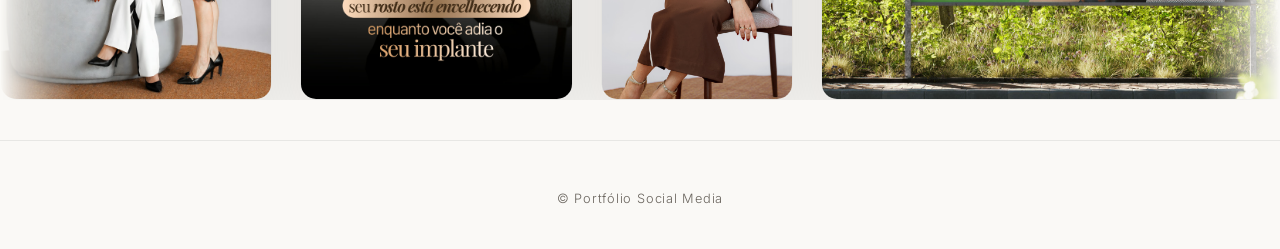
==== commit e977eac4: "Remove seção de pacotes/valores e o link do menu Co-Authored-By: Claude Opus 5.5 <noreply@anthropic." ====
--- a/index.html
+++ b/index.html
@@ -22,7 +22,6 @@
         <li><a href="#hero">Início</a></li>
         <li><a href="#galeria">Trabalhos</a></li>
         <li><a href="#estaticos">Artes</a></li>
-        <li><a href="#pacotes">Pacotes</a></li>
       </ul>
     </div>
   </nav>
@@ -68,59 +67,6 @@
     </div>
   </section>
 
-  <!-- ══ PACOTES ═════════════════════════════════ -->
-  <section class="pacotes" id="pacotes">
-    <div class="pacotes-header">
-      <span class="galeria-eyebrow">Pacotes</span>
-      <h2 class="galeria-title">Como posso te ajudar</h2>
-    </div>
-
-    <div class="pacotes-grid">
-      <article class="pacote-card">
-        <h3 class="pacote-nome">Essencial</h3>
-        <p class="pacote-preco">R$ 1.100<span>/mês</span></p>
-        <ul class="pacote-lista">
-          <li>6 posts/mês</li>
-          <li>+</li>
-          <li>6 reels/mês</li>
-          <li>Organização do feed em catálogo digital</li>
-          <li>Edição de vídeos e Reels</li>
-          <li>1 captação por mês</li>
-        </ul>
-        <a href="https://wa.me/5538984190063?text=Ol%C3%A1%2C%20tenho%20interesse%20no%20plano%20Essencial" target="_blank" rel="noopener" class="btn-plano">Quero esse plano</a>
-      </article>
-
-      <article class="pacote-card pacote-card--destaque">
-        <span class="pacote-badge">Mais escolhido</span>
-        <h3 class="pacote-nome">Profissional</h3>
-        <p class="pacote-preco">R$ 1.350<span>/mês</span></p>
-        <ul class="pacote-lista">
-          <li>8 posts/mês</li>
-          <li>+</li>
-          <li>8 reels/mês</li>
-          <li>Tudo do plano Essencial</li>
-          <li>Gestão de tráfego pago (Instagram Ads)</li>
-          <li>Landing page / site</li>
-          <li>1 captação por mês</li>
-        </ul>
-        <a href="https://wa.me/5538984190063?text=Ol%C3%A1%2C%20tenho%20interesse%20no%20plano%20Profissional" target="_blank" rel="noopener" class="btn-plano">Quero esse plano</a>
-      </article>
-
-      <article class="pacote-card">
-        <h3 class="pacote-nome">Premium</h3>
-        <p class="pacote-preco">R$ 1.600<span>/mês</span></p>
-        <ul class="pacote-lista">
-          <li>10 posts/mês</li>
-          <li>+</li>
-          <li>10 reels/mês</li>
-          <li>Tudo do plano Profissional (com 2 captações por mês)</li>
-          <li>Consultoria estratégica mensal</li>
-        </ul>
-        <a href="https://wa.me/5538984190063?text=Ol%C3%A1%2C%20tenho%20interesse%20no%20plano%20Premium" target="_blank" rel="noopener" class="btn-plano">Quero esse plano</a>
-      </article>
-    </div>
-  </section>
-
   <!-- ══ FOOTER ══════════════════════════════════ -->
   <footer class="footer">
     <p>&copy; Portfólio Social Media</p>
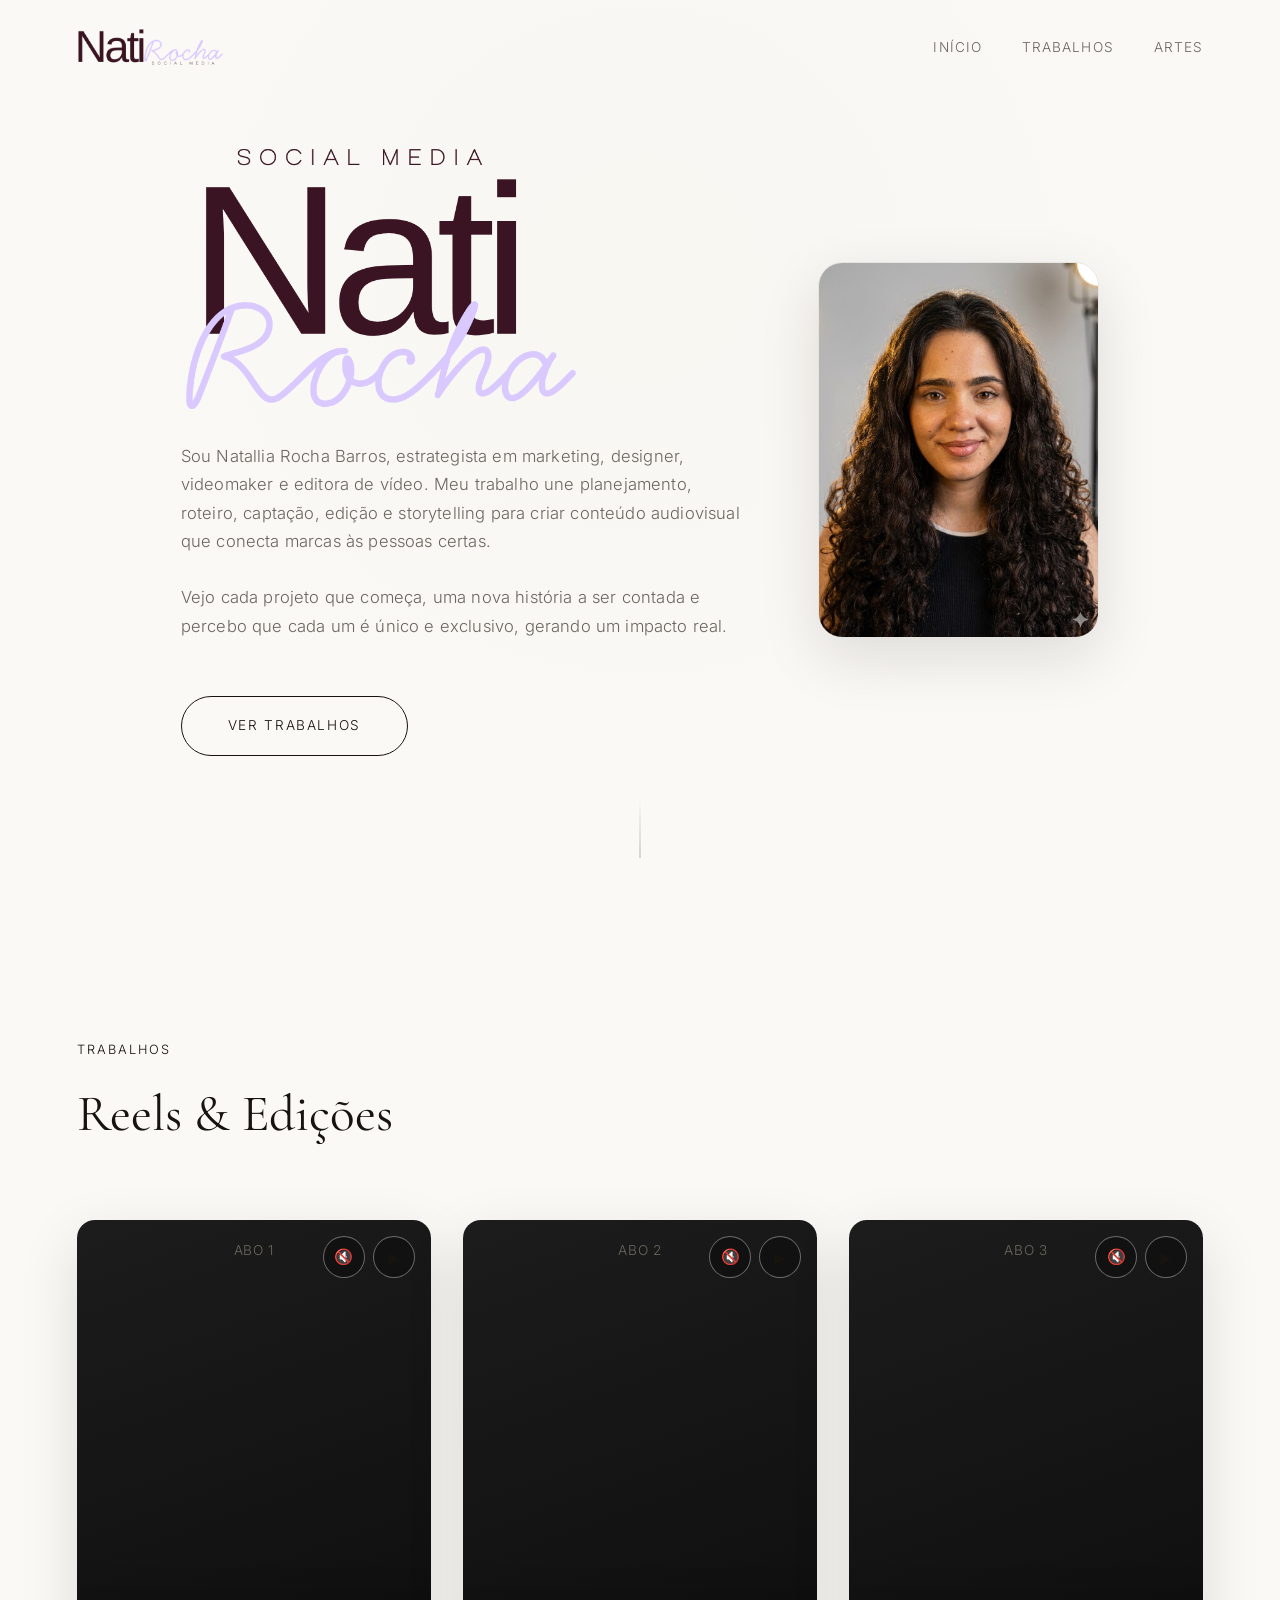
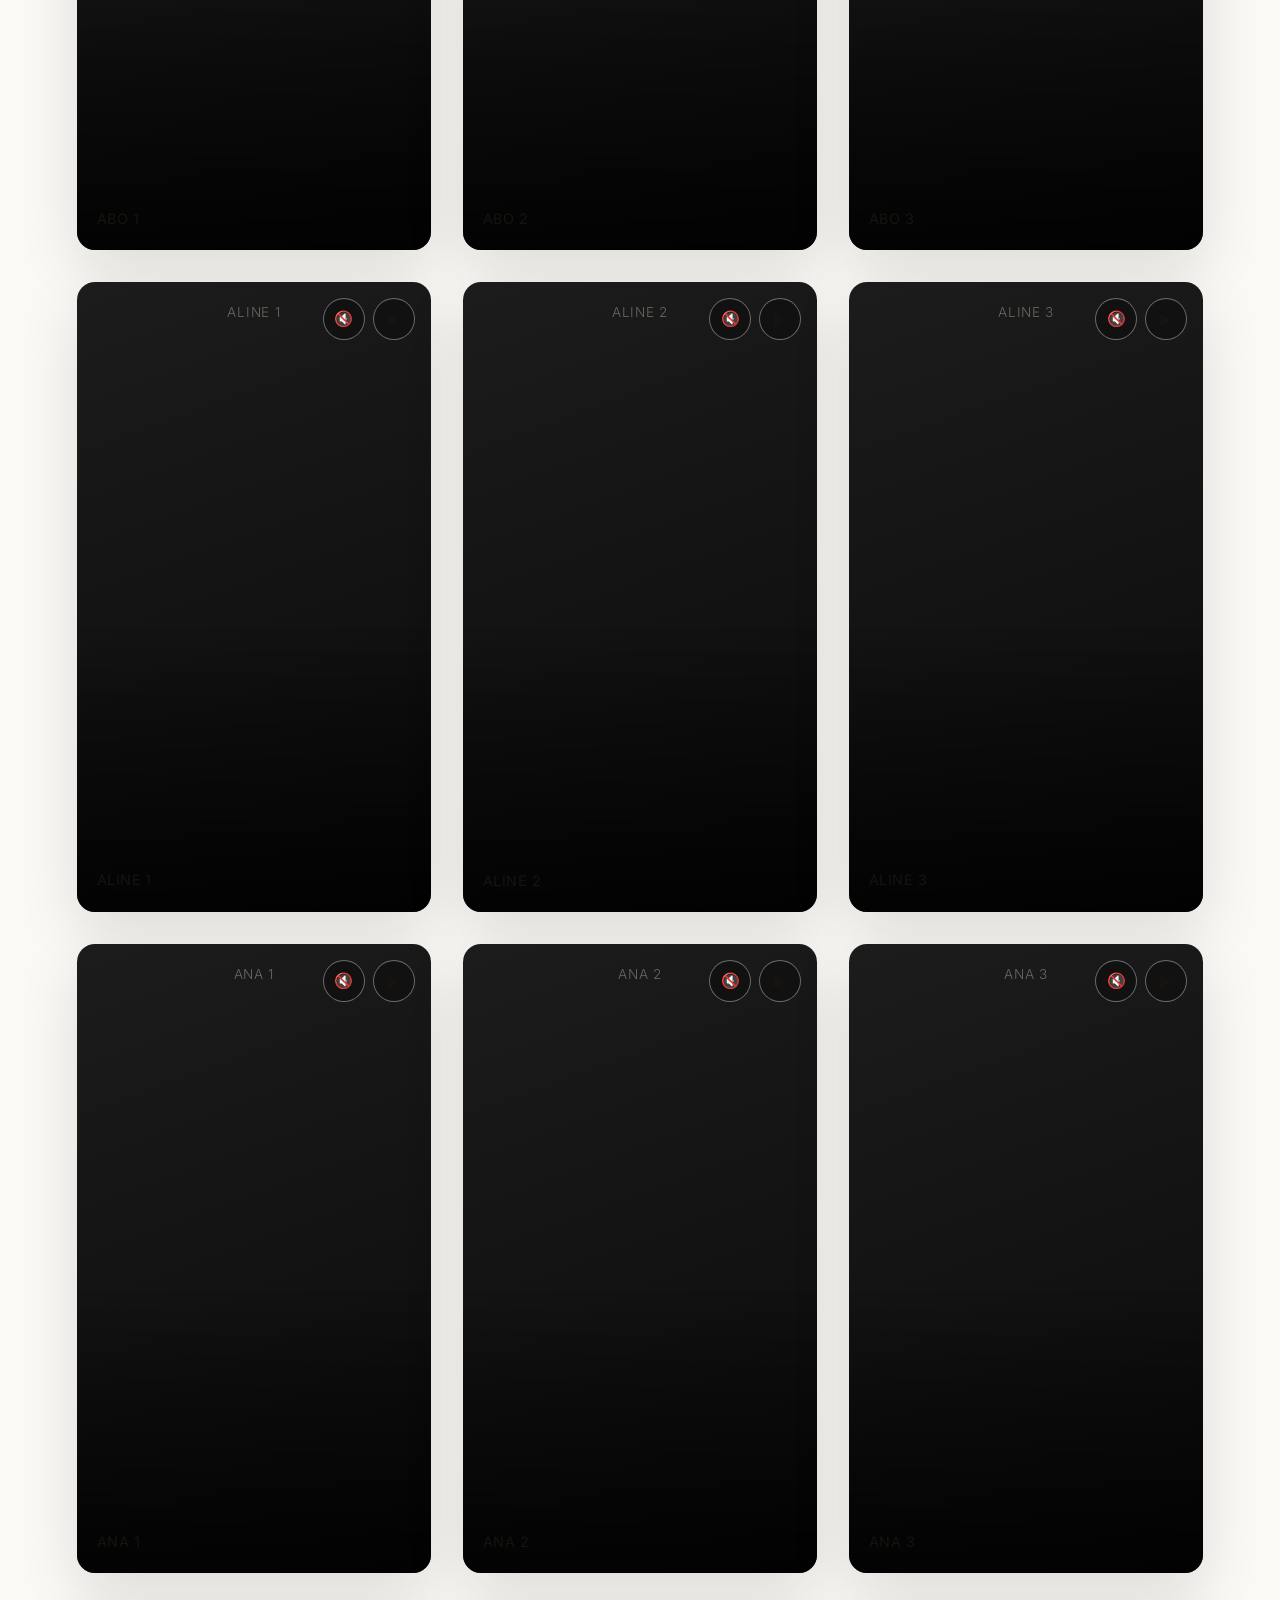
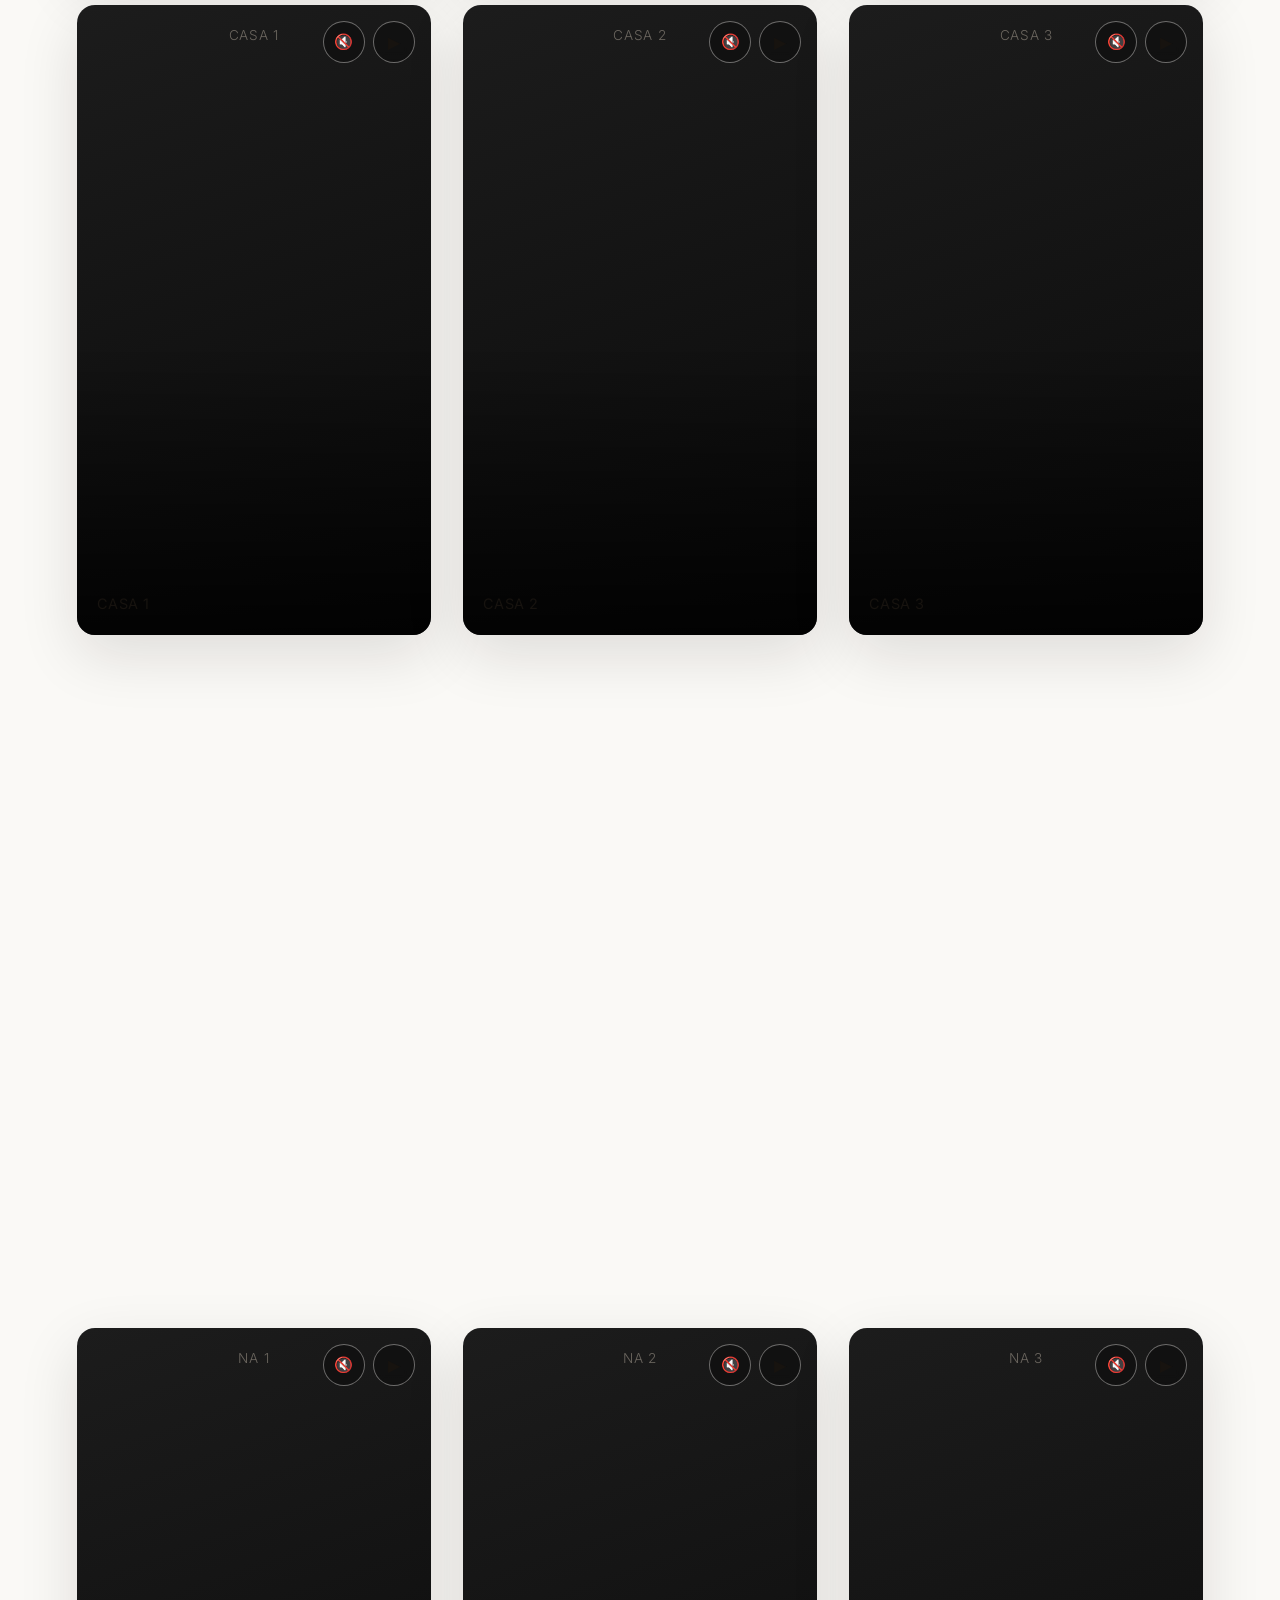
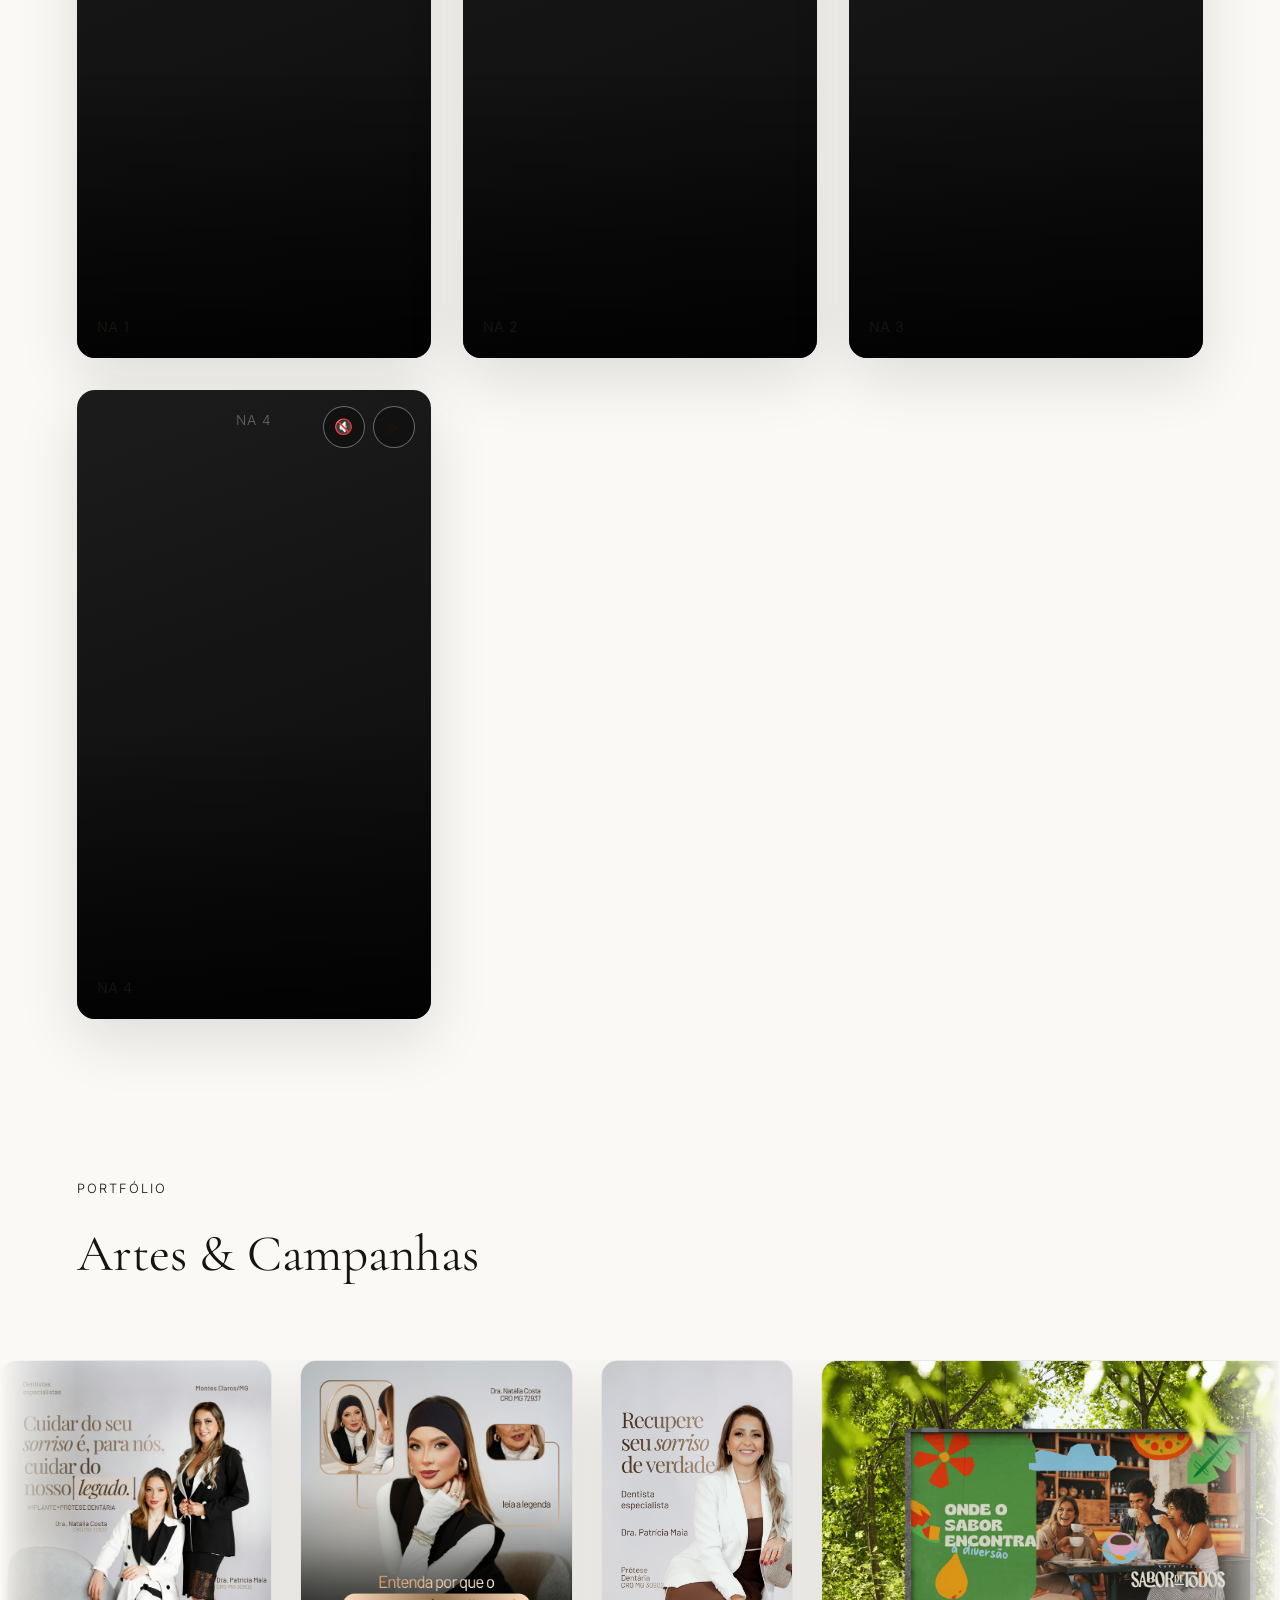
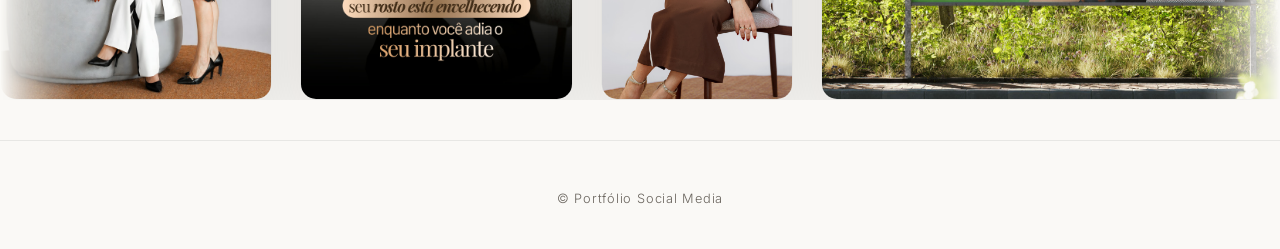
==== commit ccb75d37: "Aplica logos Nati Rocha no menu, na abertura e como ícone Co-Authored-By: Claude Opus 5.5 <noreply@a" ====
--- a/index.html
+++ b/index.html
@@ -10,6 +10,7 @@
   <link rel="preconnect" href="https://fonts.gstatic.com" crossorigin />
   <link href="https://fonts.googleapis.com/css2?family=Cormorant+Garamond:ital,wght@0,400;0,500;1,400&family=Inter:wght@300;400;500;600&display=swap" rel="stylesheet" />
 
+  <link rel="icon" type="image/png" href="assets/logo-empilhada.png" />
   <link rel="stylesheet" href="css/style.css" />
 </head>
 <body>
@@ -17,7 +18,7 @@
   <!-- ══ NAVBAR ══════════════════════════════════ -->
   <nav class="navbar" id="navbar">
     <div class="nav-container">
-      <a href="#hero" class="nav-logo">Natallia Rocha</a>
+      <a href="#hero" class="nav-logo"><img src="assets/logo-horizontal.png" alt="Nati Rocha — Social Media" width="868" height="224" /></a>
       <ul class="nav-links">
         <li><a href="#hero">Início</a></li>
         <li><a href="#galeria">Trabalhos</a></li>
@@ -30,7 +31,7 @@
   <section class="hero" id="hero">
     <div class="hero-inner">
       <div class="hero-content">
-        <h1 class="hero-title"><em>Social Media</em></h1>
+        <h1 class="hero-title hero-title--logo"><img src="assets/logo-empilhada.png" alt="Nati Rocha — Social Media" width="664" height="448" /></h1>
         <p class="hero-subtitle">Sou Natallia Rocha Barros, estrategista em marketing, designer, videomaker e editora de vídeo. Meu trabalho une planejamento, roteiro, captação, edição e storytelling para criar conteúdo audiovisual que conecta marcas às pessoas certas.<br /><br />Vejo cada projeto que começa, uma nova história a ser contada e percebo que cada um é único e exclusivo, gerando um impacto real.</p>
         <a href="#galeria" class="btn-ver-trabalhos" id="scroll-to-gallery">Ver Trabalhos</a>
       </div>
--- a/css/style.css
+++ b/css/style.css
@@ -66,6 +66,14 @@
   font-family: 'Cormorant Garamond', serif;
   font-size: 1.5rem;
   letter-spacing: 0.04em;
+  display: inline-flex;
+  align-items: center;
+}
+
+.nav-logo img {
+  display: block;
+  height: 38px;
+  width: auto;
 }
 
 .nav-links {
@@ -155,6 +163,12 @@
   font-size: clamp(2.6rem, 6.5vw, 5.2rem);
   line-height: 1.05;
   letter-spacing: 0.01em;
+}
+
+.hero-title--logo img {
+  display: block;
+  width: clamp(220px, 32vw, 400px);
+  height: auto;
 }
 
 .hero-title em {
@@ -604,3 +618,11 @@
   letter-spacing: 0.06em;
   border-top: 1px solid var(--border);
 }
+
+@media (max-width: 780px) {
+  .hero-title--logo img { margin: 0 auto; }
+}
+
+@media (max-width: 640px) {
+  .nav-logo img { height: 30px; }
+}
